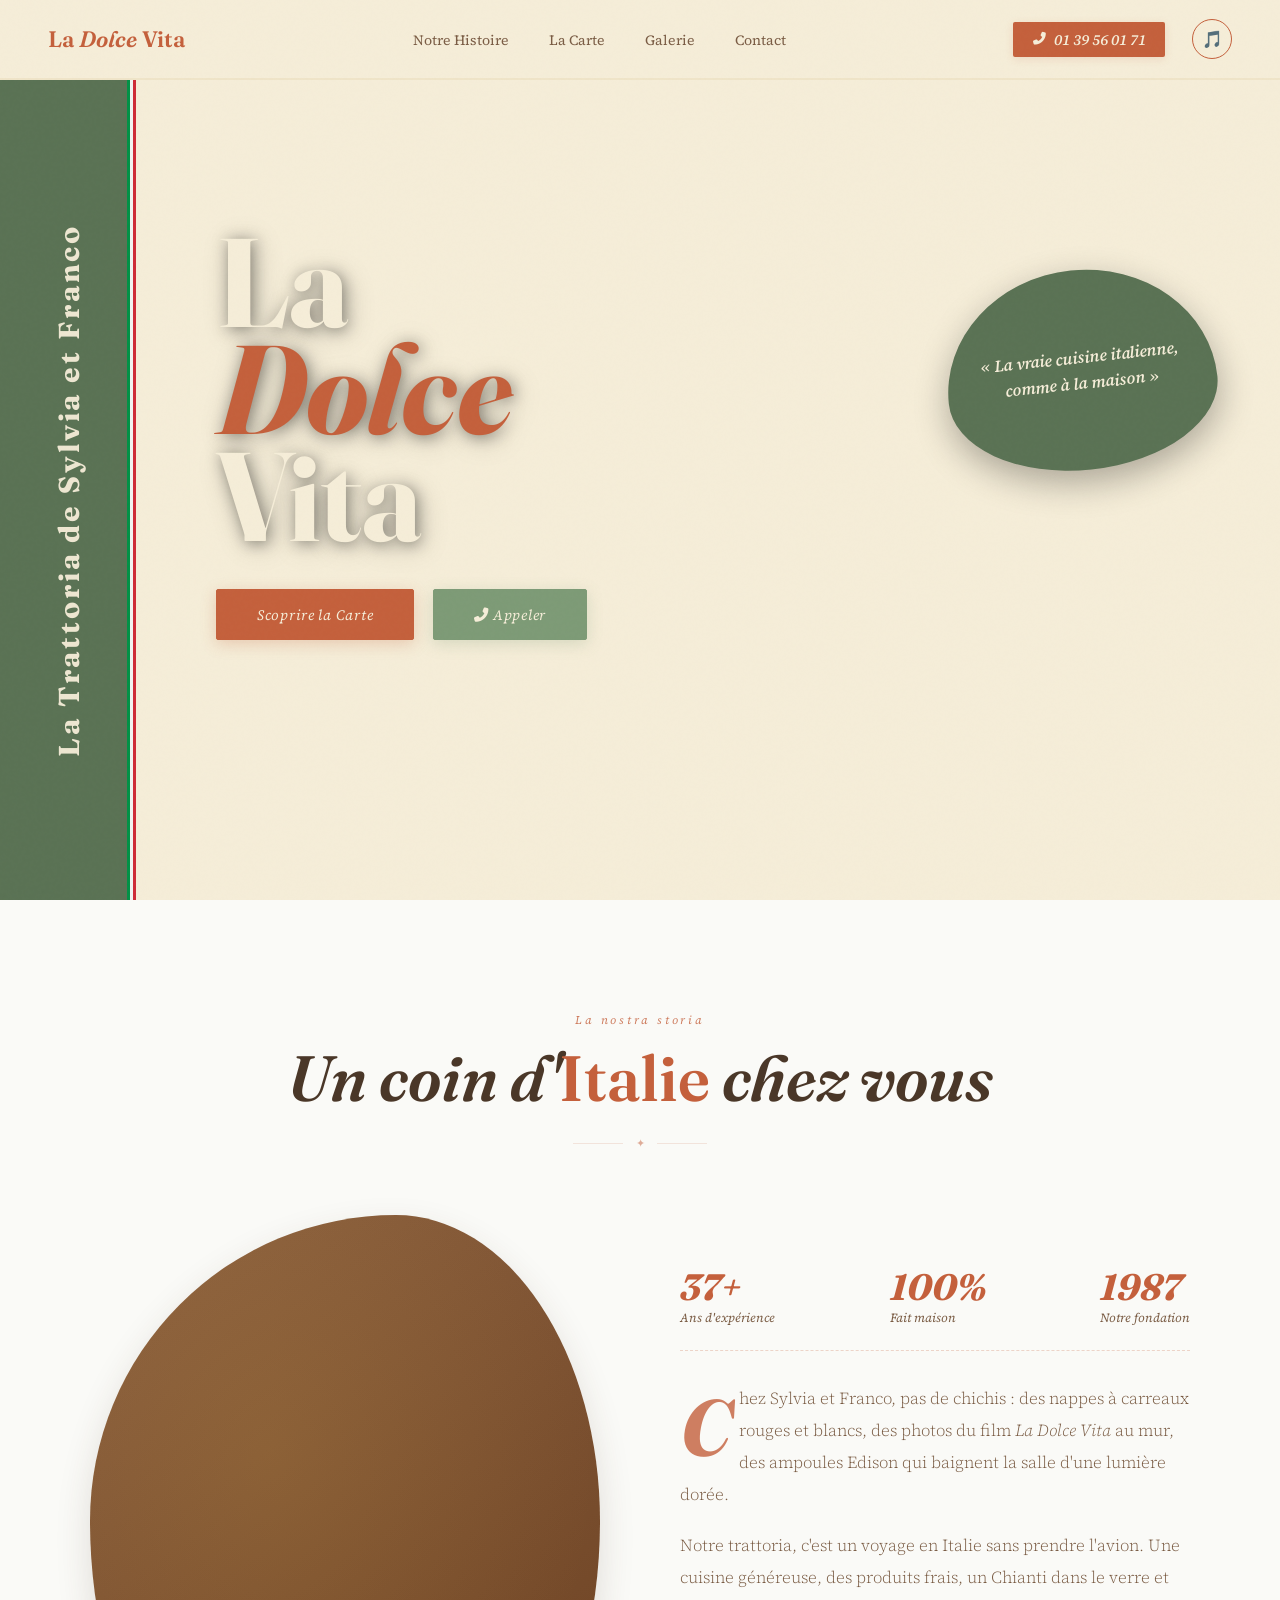
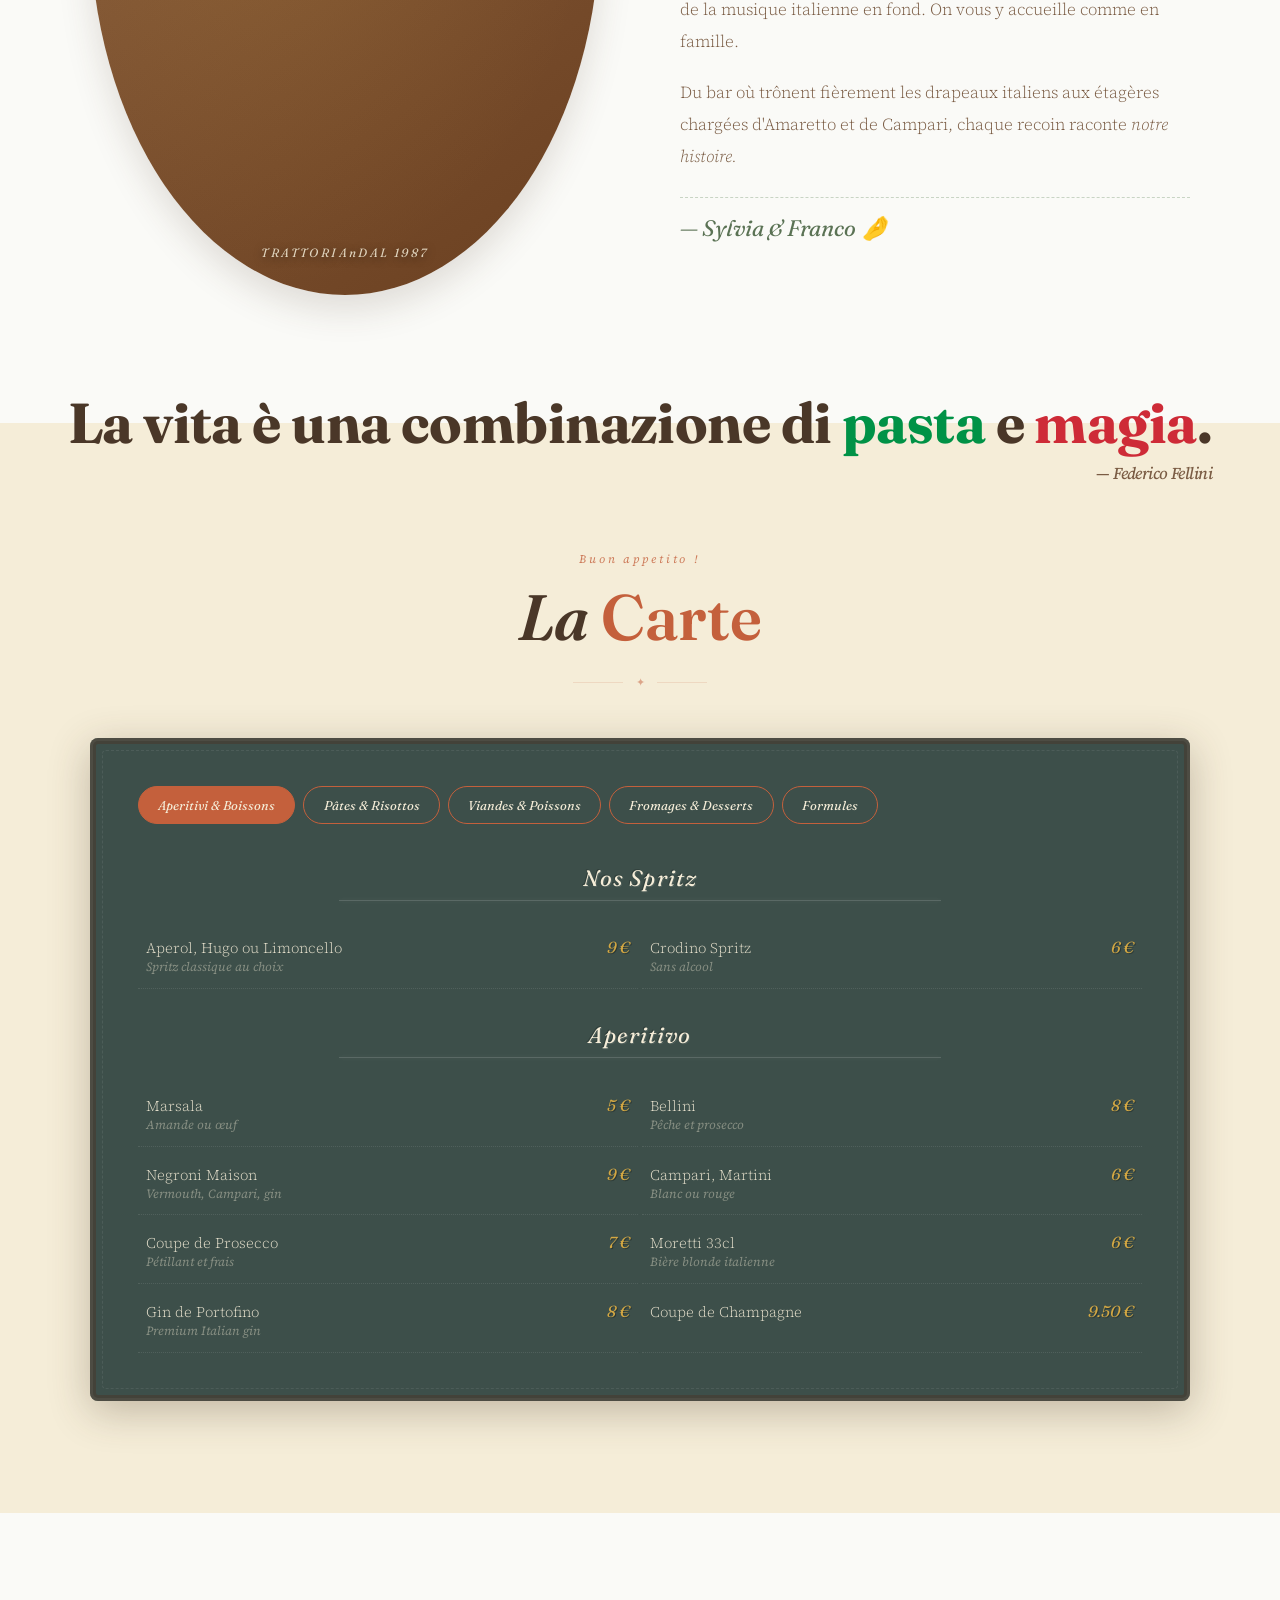
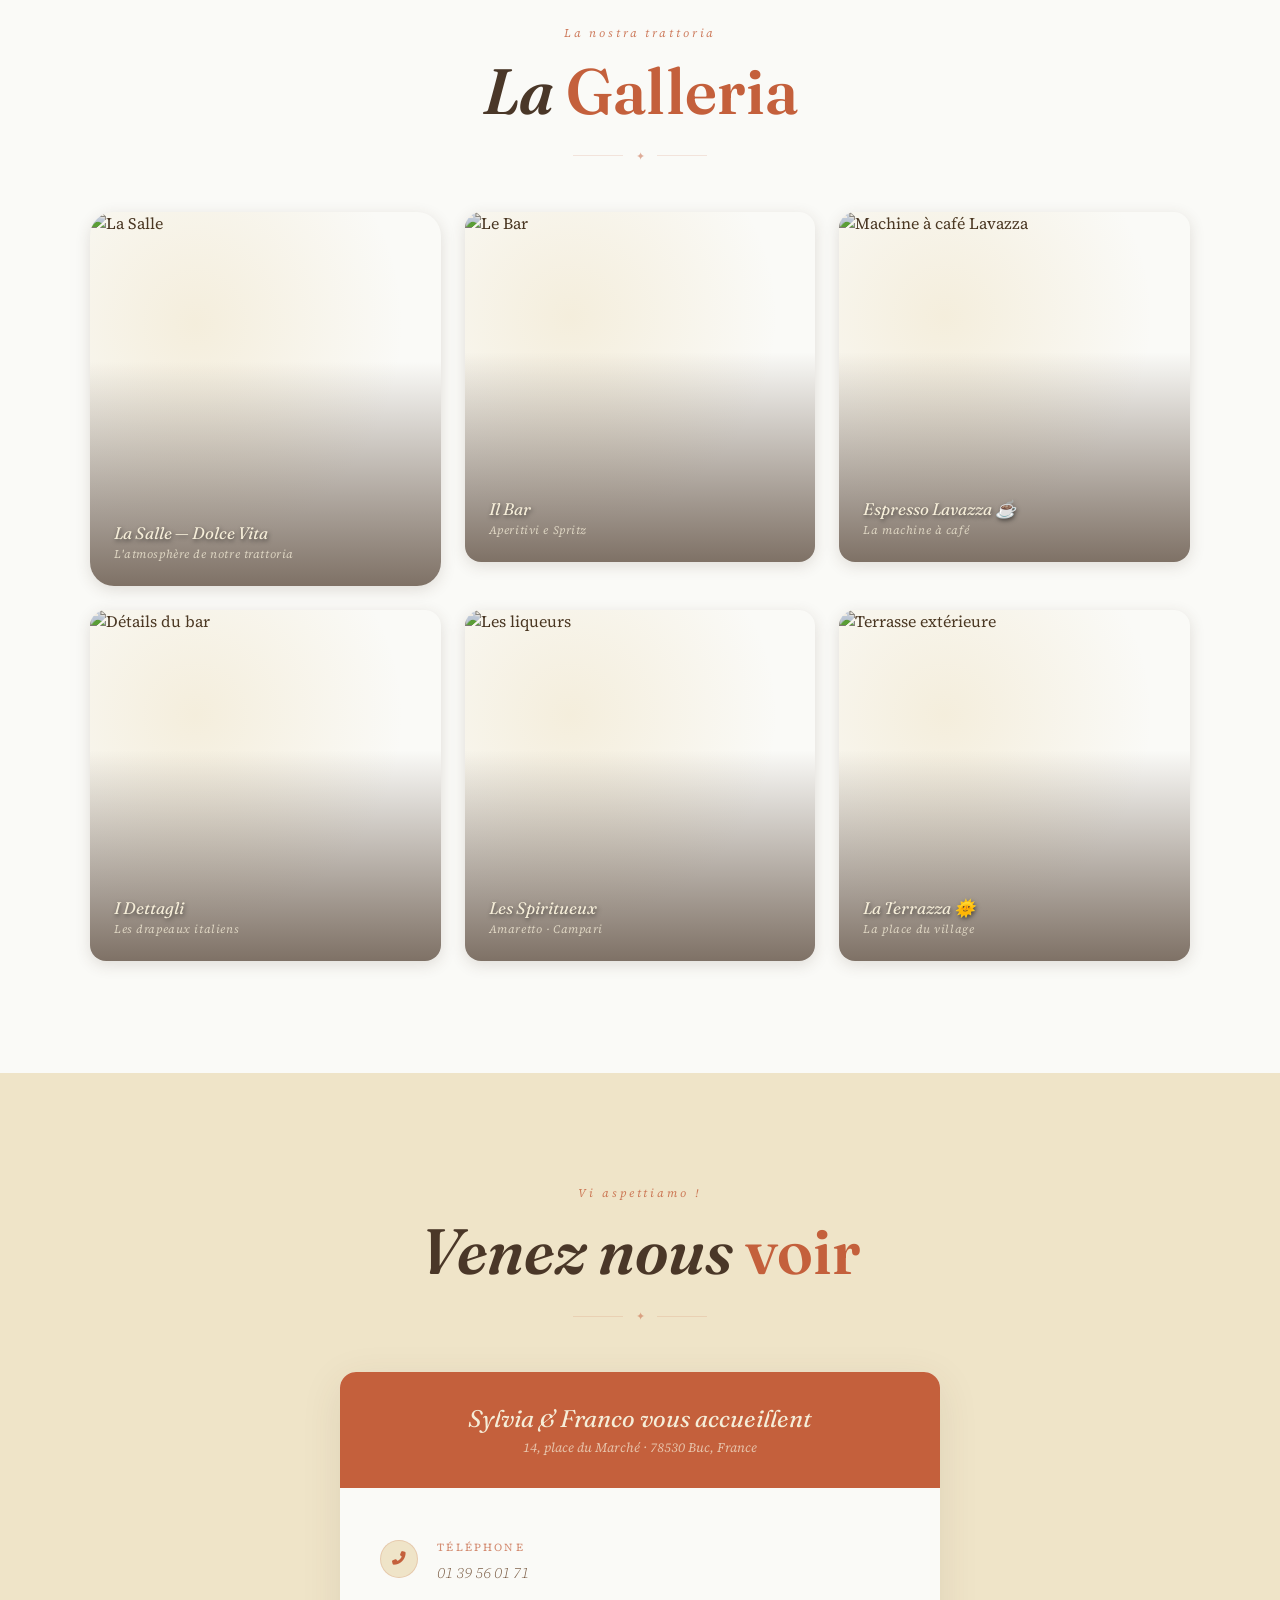
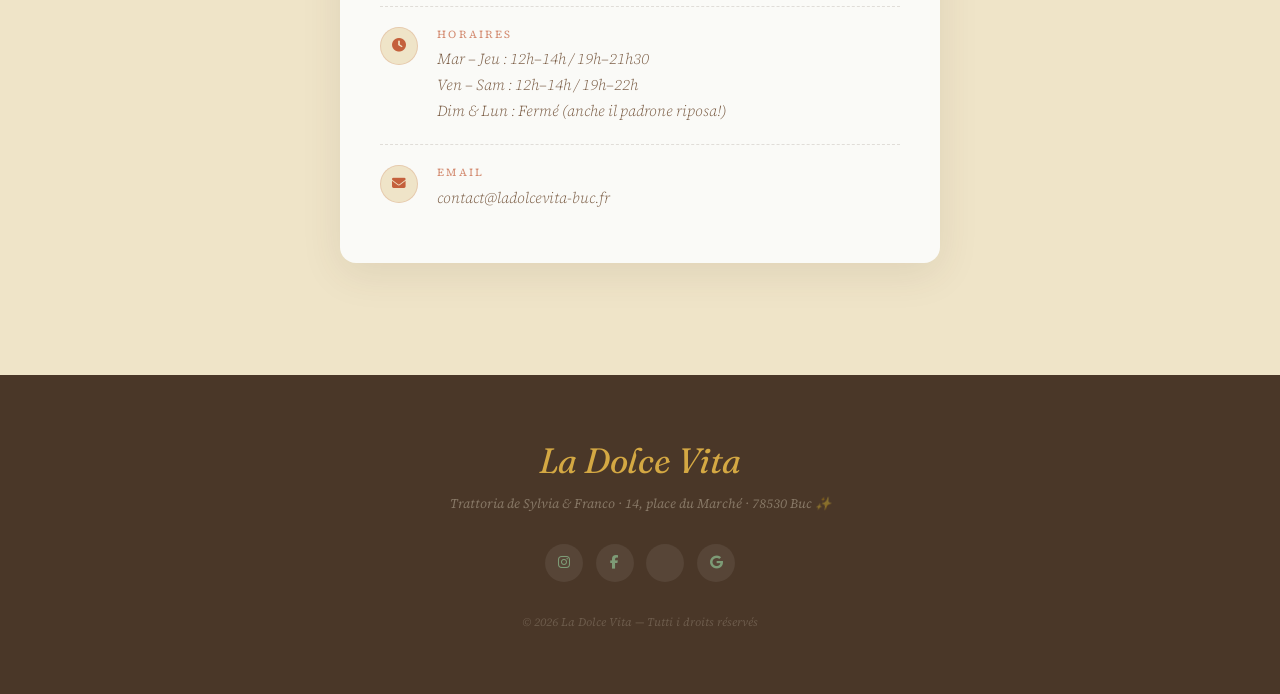
==== designs/design5-terra-toscana.html @ 4411678a "Increase section padding around floating quote on larger screens" ====
<!DOCTYPE html>
<html lang="fr">
<head>
<meta charset="UTF-8">
<meta name="viewport" content="width=device-width, initial-scale=1.0">
<title>La Dolce Vita — Terra Toscana</title>
<link rel="stylesheet" href="https://cdnjs.cloudflare.com/ajax/libs/font-awesome/6.5.1/css/all.min.css">
<style>
@import url('https://fonts.googleapis.com/css2?family=Fraunces:ital,opsz,wght@0,9..144,300;0,9..144,700;1,9..144,300;1,9..144,600&family=Source+Serif+4:ital,wght@0,300;0,400;1,300;1,400&display=swap');

*, *::before, *::after { margin: 0; padding: 0; box-sizing: border-box; }
:root {
  --header-height: 80px;
  --cream: #F5EDD8;
  --cream2: #EFE4C8;
  --terracotta: #C4603C;
  --terra-dark: #8B3E22;
  --terra-light: #E07A55;
  --sage: #7D9B76;
  --sage-dark: #5A7254;
  --brown: #4A3728;
  --brown-light: #7a5c44;
  --gold: #D4A843;
  --slate: #3D4F4A;
  --white: #FAFAF7;
}
html { scroll-behavior: smooth; }
body {
  font-family: 'Source Serif 4', Georgia, serif;
  background: var(--cream);
  color: var(--brown);
  overflow-x: hidden;
}

/* NOISE TEXTURE OVERLAY */
body::before {
  content: '';
  position: fixed; inset: 0; z-index: 1000; pointer-events: none;
  background-image: url("data:image/svg+xml,%3Csvg viewBox='0 0 256 256' xmlns='http://www.w3.org/2000/svg'%3E%3Cfilter id='n'%3E%3CfeTurbulence type='fractalNoise' baseFrequency='0.9' numOctaves='4' stitchTiles='stitch'/%3E%3C/filter%3E%3Crect width='100%25' height='100%25' filter='url(%23n)' opacity='0.03'/%3E%3C/svg%3E");
  opacity: 0.4;
}

/* NAV */
nav {
  position: fixed; top: 0; left: 0; right: 0; z-index: 100;
  display: flex; align-items: center; justify-content: space-between;
  padding: 1.2rem 3rem;
  background: var(--cream);
  border-bottom: 2px solid var(--cream2);
  transition: box-shadow 0.4s;
}

nav.scrolled { box-shadow: 0 4px 20px rgba(74,55,40,0.1); }
.nav-logo {
  font-family: 'Fraunces', serif;
  font-size: 1.4rem;
  font-style: normal;
  font-weight: 600;
  color: var(--terracotta);
  text-decoration: none;
}
.nav-logo-alt {
  font-style: italic;
}
.nav-links { display: flex; gap: 2.5rem; list-style: none; }
.nav-links a {
  text-decoration: none;
  font-family: 'Source Serif 4', serif;
  font-size: 0.88rem;
  font-weight: 400;
  color: var(--brown-light);
  position: relative;
  transition: color 0.3s;
}
.nav-links a::after {
  content: '';
  position: absolute; bottom: -3px; left: 0;
  width: 0; height: 1px;
  background: var(--terracotta);
  transition: width 0.4s;
}
.nav-links a:hover { color: var(--terracotta); }
.nav-links a:hover::after { width: 100%; }
.nav-burger { display: none; flex-direction: column; gap: 5px; cursor: pointer; border: none; background: none; padding: 4px; }
.nav-burger span { display: block; width: 22px; height: 1.5px; background: var(--brown); border-radius: 2px; }

/* Music toggle button in Toscana Style */
.navbar__music {
  width: 40px;
  height: 40px;
  border-radius: 50%;
  border: 1.5px solid var(--terracotta);
  background: transparent;
  cursor: pointer;
  display: flex;
  align-items: center;
  justify-content: center;
  transition: all 0.3s ease;
  flex-shrink: 0;
}
.navbar__music:hover {
  background: rgba(196,96,60,0.1);
  transform: scale(1.05);
}
.navbar__music.playing {
  background: var(--terracotta);
  border-color: var(--terracotta);
  box-shadow: 0 0 10px rgba(196,96,60,0.3);
}
.navbar__music.playing .navbar__music-disc {
  color: var(--cream);
  animation: spinDisc 2.5s linear infinite;
}
.navbar__music-disc {
  font-size: 1.05rem;
  color: var(--terracotta);
  display: inline-block;
  transition: transform 0.3s;
}
@keyframes spinDisc {
  from { transform: rotate(0deg); }
  to { transform: rotate(360deg); }
}

/* Phone number styling in header */
.nav-phone {
  font-family: 'Source Serif 4', Georgia, serif;
  font-size: 0.95rem;
  font-weight: 600;
  font-style: italic;
  background: var(--terracotta);
  color: var(--cream);
  text-decoration: none;
  display: inline-flex;
  align-items: center;
  gap: 0.5rem;
  padding: 0.45rem 1.2rem;
  border-radius: 2px;
  transition: all 0.3s ease;
  margin-right: 0.5rem;
  box-shadow: 0 2px 8px rgba(196,96,60,0.15);
}
.nav-phone:hover {
  background: var(--terra-dark);
  color: var(--cream);
  transform: translateY(-1px);
  box-shadow: 0 4px 12px rgba(196,96,60,0.25);
}
.nav-phone i {
  font-size: 0.8rem;
}

/* HERO */
.hero {
  min-height: 100vh;
  position: relative;
  display: flex; flex-direction: column;
  align-items: flex-start;
  justify-content: center;
  text-align: left;
  overflow: hidden;
  padding-top: 80px;
  padding-left: clamp(7rem, 17vw, 13.5rem);
  padding-right: 2rem;
}
.hero-left-band {
  position: absolute;
  left: 0;
  top: 0;
  bottom: 0;
  width: clamp(5rem, 12vw, 8.5rem);
  background: var(--sage-dark);
  z-index: 4;
}
.hero-left-band::after {
  content: '';
  position: absolute;
  top: 0;
  bottom: 0;
  right: 0;
  width: 9px;
  background: linear-gradient(90deg, 
    #009246 0%, #009246 33.33%,
    #F1F2F1 33.33%, #F1F2F1 66.66%,
    #CE2B37 66.66%, #CE2B37 100%
  );
}
.hero-vertical-text {
  position: absolute;
  left: calc(clamp(5rem, 12vw, 8.5rem) / 2);
  top: calc(var(--header-height) + 0.5rem);
  height: calc(100vh - var(--header-height) - 1rem);
  display: flex;
  align-items: center;
  justify-content: center;
  writing-mode: vertical-rl;
  transform: translateX(-50%) rotate(180deg);
  white-space: nowrap;
  font-family: 'Fraunces', serif;
  font-size: clamp(1.1rem, 3.2vh, 2.5rem);
  font-style: normal;
  font-weight: 700;
  color: var(--cream);
  letter-spacing: 0.1em;
  z-index: 5;
  pointer-events: none;
  opacity: 0.95;
}
.hero-video-bg {
  position: absolute; inset: 0;
  z-index: 0;
}
.hero-video-bg video {
  width: 100%; height: 100%; object-fit: cover;
}
.hero-overlay {
  display: none;
}
.hero-content {
  position: relative;
  z-index: 3;
  padding: 2rem 0;
  max-width: 650px;
  width: 100%;
}
.hero-foreground {
  display: flex;
  flex-direction: column;
  align-items: flex-start;
  gap: 2rem;
}
.hero-badge {
  display: inline-flex; align-items: center; gap: 0.5rem;
  background: var(--terracotta);
  color: var(--cream);
  font-family: 'Source Serif 4', serif;
  font-size: 0.72rem;
  font-style: italic;
  letter-spacing: 0.1em;
  padding: 0.4rem 1.2rem;
  border-radius: 2px;
  margin-bottom: 0;
  box-shadow: 0 4px 10px rgba(0,0,0,0.3);
}
.hero-title {
  font-family: 'Fraunces', serif;
  font-size: clamp(5rem, 14vh, 9rem);
  font-style: normal;
  font-weight: 700;
  color: var(--cream);
  line-height: 0.85;
  margin-bottom: 0.5rem;
  text-shadow: 2px 2px 15px rgba(0, 0, 0, 0.4), 4px 4px 30px rgba(0, 0, 0, 0.2);
}
.hero-title-alt {
  font-style: italic;
  color: var(--terracotta);
}
.hero-phrase-wrapper {
  position: absolute;
  right: clamp(1.5rem, 5vw, 4rem);
  top: 30%; /* Shifted higher up, not centered vertically */
  z-index: 5;
}
.hero-phrase-card {
  background: var(--sage-dark); /* Solid green background from Toscana theme */
  padding: 2.2rem;
  width: 270px;
  height: 200px;
  display: flex;
  align-items: center;
  justify-content: center;
  border-radius: 50% 50% 50% 50% / 60% 60% 40% 40%; /* Organic ovoid shape */
  box-shadow: 0 12px 35px rgba(0, 0, 0, 0.3);
  transform: rotate(-6deg); /* Tilted/Crooked */
  transition: transform 0.3s ease;
}
.hero-phrase-card:hover {
  transform: rotate(-3deg) scale(1.02);
}
.hero-phrase-card .hero-sub {
  font-family: 'Source Serif 4', Georgia, serif;
  font-style: italic;
  font-weight: 600;
  font-size: 1.02rem;
  color: var(--cream); /* Cream text for high contrast on green background */
  margin-bottom: 0;
  text-align: center;
  text-shadow: none;
  line-height: 1.6;
}
.hero-cta {
  display: inline-block;
  padding: 0.9rem 2.5rem;
  border: 1.5px solid var(--terracotta);
  background: var(--terracotta);
  color: var(--cream);
  text-decoration: none;
  font-family: 'Source Serif 4', serif;
  font-size: 0.9rem;
  font-style: italic;
  letter-spacing: 0.05em;
  border-radius: 2px;
  position: relative;
  overflow: hidden;
  transition: all 0.3s ease;
  box-shadow: 0 4px 15px rgba(196, 96, 60, 0.25);
}
.hero-cta:hover {
  background: var(--terra-dark);
  border-color: var(--terra-dark);
  color: var(--cream);
  transform: translateY(-1px);
  box-shadow: 0 8px 25px rgba(196, 96, 60, 0.45);
}
.hero-cta span { position: relative; z-index: 1; }

.hero-buttons {
  display: flex;
  gap: 1.2rem;
  flex-wrap: wrap;
  align-items: center;
}
.hero-cta--secondary {
  border-color: var(--sage);
  background: var(--sage);
  color: var(--cream);
  box-shadow: 0 4px 15px rgba(125, 155, 118, 0.25);
}
.hero-cta--secondary:hover {
  background: var(--sage-dark);
  border-color: var(--sage-dark);
  color: var(--cream);
  transform: translateY(-1px);
  box-shadow: 0 8px 25px rgba(90, 114, 84, 0.45);
}

/* SECTION COMMON */
section { padding: 7rem 2rem; }
.container { max-width: 1100px; margin: 0 auto; }
.section-label {
  font-family: 'Source Serif 4', serif;
  font-size: 0.72rem;
  font-style: italic;
  letter-spacing: 0.25em;
  color: var(--terracotta);
  text-align: center;
  margin-bottom: 1rem;
  opacity: 0.8;
}
.section-title {
  font-family: 'Fraunces', serif;
  font-size: clamp(2.5rem, 5vw, 4rem);
  font-style: italic;
  font-weight: 600;
  color: var(--brown);
  text-align: center;
  line-height: 1.05;
  margin-bottom: 0.75rem;
}
.section-title em { color: var(--terracotta); font-style: normal; }
.rustic-divider {
  display: flex; align-items: center; justify-content: center; gap: 0.8rem;
  margin: 1.5rem auto;
  color: var(--terracotta); opacity: 0.5;
}
.rustic-divider::before, .rustic-divider::after {
  content: '';
  width: 50px; height: 1px;
  background: var(--terracotta);
  opacity: 0.3;
}
.rustic-divider span { font-size: 0.7rem; }

/* ABOUT */
.about {
  background: var(--white);
  padding-bottom: clamp(7rem, 10vw, 10.5rem);
}
.about-grid {
  display: grid;
  grid-template-columns: 1fr 1fr;
  gap: 5rem;
  align-items: center;
  margin-top: 4rem;
}
.about-visual {
  position: relative;
  aspect-ratio: 3/4;
  background: linear-gradient(145deg, #8B6040, #6B4020);
  border-radius: 60% 40% 50% 50% / 45% 45% 55% 55%;
  overflow: hidden;
  box-shadow: 0 15px 35px rgba(74,55,40,0.15);
}
.about-visual img {
  width: 100%; height: 100%; object-fit: cover;
  filter: sepia(0.12) contrast(1.04) brightness(0.95);
  transition: transform 0.6s ease;
}
.about-visual:hover img {
  transform: scale(1.04);
}
.about-visual::before {
  content: '';
  position: absolute; inset: 0;
  background: radial-gradient(ellipse at 35% 35%, rgba(212,168,67,0.15), transparent 70%);
  pointer-events: none; z-index: 1;
}
.about-visual::after {
  content: 'TRATTORIA\nDAL 1987';
  position: absolute; bottom: 2rem; left: 50%; transform: translateX(-50%);
  font-family: 'Fraunces', serif;
  font-size: 0.75rem;
  font-style: italic;
  color: rgba(245,237,216,0.85);
  text-align: center;
  letter-spacing: 0.2em;
  white-space: pre;
  line-height: 1.8;
  text-shadow: 0 2px 8px rgba(0,0,0,0.5);
  z-index: 2;
}
.about-drop-cap {
  font-family: 'Fraunces', serif;
  font-size: 5rem;
  font-style: italic;
  font-weight: 700;
  color: var(--terracotta);
  float: left;
  line-height: 0.8;
  margin: 0.15em 0.1em 0 0;
  opacity: 0.8;
}
.about-text { font-size: 1.05rem; line-height: 1.9; color: var(--brown-light); font-weight: 300; }
.about-text p { margin-bottom: 1.2rem; clear: none; }
.about-text p:first-child::first-letter { font-size: 0; }
.about-sig {
  display: block;
  margin-top: 1.5rem;
  font-family: 'Fraunces', serif;
  font-size: 1.4rem;
  font-style: italic;
  color: var(--sage-dark);
  border-top: 1px dashed rgba(125,155,118,0.4);
  padding-top: 1rem;
}

/* ABOUT STATS */
.about-stats-grid {
  display: flex;
  justify-content: space-between;
  gap: 1.5rem;
  margin-bottom: 2rem;
  border-bottom: 1px dashed rgba(196, 96, 60, 0.25);
  padding-bottom: 1.5rem;
}
.about-stat-item {
  display: flex;
  flex-direction: column;
  align-items: flex-start;
}
.about-stat-num {
  font-family: 'Fraunces', serif;
  font-size: 2.3rem;
  font-style: italic;
  font-weight: 700;
  color: var(--terracotta);
  line-height: 1;
}
.about-stat-label {
  font-family: 'Source Serif 4', serif;
  font-size: 0.78rem;
  color: var(--brown-light);
  font-style: italic;
  margin-top: 0.25rem;
}

/* FLOATING QUOTE */
.floating-quote-wrapper {
  position: relative;
  z-index: 10;
  width: 100%;
  height: 0;
  display: flex;
  justify-content: center;
  align-items: center;
}
.floating-quote-container {
  position: absolute;
  top: 0;
  left: 50%;
  transform: translate(-50%, -50%);
  width: 95%;
  max-width: 1350px;
  display: flex;
  justify-content: center;
  pointer-events: none;
}
.floating-quote-text {
  position: relative;
  font-family: 'Fraunces', serif;
  font-size: clamp(1.8rem, 4.4vw, 5.2rem);
  font-style: normal;
  font-weight: 700;
  color: var(--brown);
  margin: 0;
  line-height: 1.1;
  text-align: center;
  white-space: nowrap;
  letter-spacing: -0.01em;
}
.quote-pasta {
  color: #009246; /* Italian flag green */
  font-weight: 700;
}
.quote-magia {
  color: #CE2B37; /* Italian flag red */
  font-weight: 700;
}
.quote-author {
  position: absolute;
  right: 0;
  bottom: -1.8rem;
  font-family: 'Source Serif 4', serif;
  font-size: clamp(0.75rem, 1.3vw, 1.1rem);
  font-style: italic;
  font-weight: 500;
  color: var(--brown-light);
  white-space: nowrap;
}

@media (max-width: 900px) {
  .floating-quote-text {
    white-space: normal;
    font-size: clamp(1.5rem, 4vw, 2.2rem);
    display: block;
    width: 90%;
    margin: 0 auto;
  }
  .quote-author {
    position: static;
    display: block;
    text-align: right;
    margin-top: 0.5rem;
  }
}


/* MENU - CHALKBOARD */
.menu-section {
  background: var(--cream);
  padding-top: clamp(7rem, 10vw, 10.5rem);
}
.chalk-board {
  background: var(--slate);
  border-radius: 8px;
  padding: 3rem;
  margin-top: 3rem;
  position: relative;
  box-shadow:
    inset 0 0 0 3px rgba(255,255,255,0.05),
    inset 0 0 0 6px rgba(74,55,40,0.5),
    0 10px 40px rgba(74,55,40,0.3);
}
/* Frame */
.chalk-board::before {
  content: '';
  position: absolute; inset: 12px;
  border: 1px dashed rgba(255,255,255,0.08);
  border-radius: 4px;
  pointer-events: none;
}
.chalk-tabs {
  display: flex; flex-wrap: wrap; gap: 0.5rem;
  margin-bottom: 2.5rem;
  position: relative; z-index: 5;
}
.tab-btn {
  background: transparent;
  border: 1.5px solid var(--terracotta);
  color: var(--cream);
  font-family: 'Fraunces', serif;
  font-size: 0.8rem;
  font-style: italic;
  padding: 0.6rem 1.2rem;
  border-radius: 30px;
  cursor: pointer;
  transition: all 0.3s;
}
.tab-btn:hover, .tab-btn.active { background: var(--terracotta); color: var(--cream); }
.menu-panel { display: none; }
.menu-panel.active { display: block; }
.chalk-heading {
  font-family: 'Fraunces', serif;
  font-size: 1.4rem;
  font-style: italic;
  color: var(--cream);
  text-align: center;
  margin: 2rem 0 1.5rem;
  /* chalk texture simulation */
  text-shadow: 1px 1px 0 rgba(255,255,255,0.1), -1px -1px 0 rgba(0,0,0,0.2);
  letter-spacing: 0.05em;
  position: relative;
}
.chalk-heading::after {
  content: '';
  display: block;
  width: 60%; margin: 0.5rem auto 0;
  height: 1px;
  background: rgba(255,255,255,0.15);
  box-shadow: 0 0 4px rgba(255,255,255,0.1);
}
.chalk-items { display: grid; grid-template-columns: 1fr 1fr; gap: 0.25rem; }
.chalk-item {
  display: flex; justify-content: space-between; align-items: baseline; gap: 0.5rem;
  padding: 0.8rem 0.5rem;
  border-bottom: 1px dotted rgba(255,255,255,0.1);
}
.chalk-item:hover { background: rgba(255,255,255,0.03); }
.chalk-name {
  color: rgba(245,237,216,0.9);
  font-family: 'Source Serif 4', serif;
  font-size: 0.92rem;
  font-weight: 300;
}
.chalk-desc { color: rgba(245,237,216,0.4); font-size: 0.78rem; font-style: italic; }
.chalk-price {
  font-family: 'Fraunces', serif;
  font-size: 1rem;
  font-style: italic;
  color: var(--gold);
  white-space: nowrap;
  flex-shrink: 0;
  text-shadow: 1px 1px 0 rgba(0,0,0,0.3);
}

/* GALLERY */
.gallery-section { background: var(--white); }
.gallery-organic {
  display: grid;
  grid-template-columns: repeat(3, 1fr);
  grid-template-rows: auto;
  gap: 1.5rem;
  margin-top: 3rem;
}
.g-card {
  border-radius: 16px;
  overflow: hidden;
  position: relative;
  cursor: pointer;
  aspect-ratio: 1;
  transition: transform 0.4s ease, box-shadow 0.4s ease;
  box-shadow: 0 4px 15px rgba(74,55,40,0.15);
}
.g-card:hover {
  transform: translateY(-6px);
  box-shadow: 0 15px 40px rgba(74,55,40,0.25);
}
.g-card:nth-child(1) { aspect-ratio: auto; grid-row: span 2; border-radius: 24px; }
.g-card:nth-child(4) { aspect-ratio: auto; grid-column: span 2; border-radius: 20px; }
.g-bg { position: absolute; inset: 0; z-index: 0; }
.g-img {
  width: 100%; height: 100%; object-fit: cover;
  filter: brightness(0.9) contrast(1.05) sepia(0.08);
  transition: transform 0.6s cubic-bezier(0.25, 0.46, 0.45, 0.94);
}
.g-card:hover .g-img {
  transform: scale(1.05);
  filter: brightness(1) contrast(1.05) sepia(0);
}
/* Warm gradient overlay */
.g-bg::after {
  content: '';
  position: absolute; inset: 0;
  background: radial-gradient(ellipse at 30% 30%, rgba(212,168,67,0.15), transparent 60%);
  z-index: 1; pointer-events: none;
}
.g-info {
  position: absolute; inset: 0;
  display: flex; flex-direction: column; justify-content: flex-end;
  padding: 1.5rem;
  background: linear-gradient(to top, rgba(74,55,40,0.7) 0%, transparent 60%);
  z-index: 2;
}
.g-title {
  font-family: 'Fraunces', serif;
  font-size: 1.05rem; font-style: italic;
  color: var(--cream);
  text-shadow: 1px 2px 4px rgba(0,0,0,0.5);
}
.g-sub {
  font-size: 0.72rem; color: rgba(245,237,216,0.75);
  margin-top: 0.2rem; font-style: italic; letter-spacing: 0.05em;
}

/* LIGHTBOX */
.lightbox {
  position: fixed; inset: 0; z-index: 10000;
  background: rgba(74, 55, 40, 0.95);
  backdrop-filter: blur(10px);
  display: flex; align-items: center; justify-content: center;
  opacity: 0; pointer-events: none;
  transition: opacity 0.4s ease;
}
.lightbox.active {
  opacity: 1; pointer-events: auto;
}
.lightbox__close {
  position: absolute; top: 2rem; right: 2rem;
  background: transparent; border: none;
  color: var(--cream); font-size: 2rem;
  cursor: pointer; transition: color 0.3s;
}
.lightbox__close:hover {
  color: var(--terracotta);
}
.lightbox img {
  max-width: 90%; max-height: 80vh;
  object-fit: contain; border-radius: 8px;
  box-shadow: 0 10px 40px rgba(0,0,0,0.5);
  border: 4px solid var(--cream);
  transform: scale(0.95);
  transition: transform 0.4s ease;
}
.lightbox.active img {
  transform: scale(1);
}

/* CONTACT */
.contact-section { background: var(--cream2); }
.contact-card-wrap {
  max-width: 600px; margin: 3rem auto 0;
  background: var(--white);
  border-radius: 16px;
  overflow: hidden;
  box-shadow: 0 10px 40px rgba(74,55,40,0.1);
}
.contact-card-header {
  background: var(--terracotta);
  padding: 2rem 2.5rem;
  text-align: center;
}
.contact-card-header-title {
  font-family: 'Fraunces', serif;
  font-size: 1.5rem; font-style: italic;
  color: var(--cream);
}
.contact-card-header-sub { font-size: 0.82rem; color: rgba(245,237,216,0.7); font-style: italic; margin-top: 0.3rem; }
.contact-items-wrap { padding: 2rem 2.5rem; }
.contact-item {
  display: flex; gap: 1.2rem; align-items: start;
  padding: 1.25rem 0;
  border-bottom: 1px dashed rgba(74,55,40,0.15);
}
.contact-item:last-child { border-bottom: none; }
.c-icon {
  width: 38px; height: 38px;
  background: var(--cream2);
  border: 1px solid rgba(196,96,60,0.2);
  border-radius: 50%;
  display: flex; align-items: center; justify-content: center;
  color: var(--terracotta); font-size: 0.85rem;
  flex-shrink: 0;
}
.c-label { font-size: 0.68rem; letter-spacing: 0.2em; text-transform: uppercase; color: var(--terracotta); opacity: 0.7; margin-bottom: 0.3rem; font-family: 'Source Serif 4', serif; }
.c-value { color: var(--brown-light); font-size: 0.95rem; line-height: 1.7; font-weight: 300; font-style: italic; }
.c-value a { color: inherit; text-decoration: none; }
.c-value a:hover { color: var(--terracotta); }

/* FOOTER */
footer {
  background: var(--brown);
  padding: 4rem 2rem;
  text-align: center;
}
.footer-logo {
  font-family: 'Fraunces', serif;
  font-size: 2.2rem;
  font-style: italic;
  color: var(--gold);
  margin-bottom: 0.75rem;
}
.footer-tag { font-size: 0.82rem; color: rgba(245,237,216,0.35); font-style: italic; margin-bottom: 2rem; }
.footer-socials { display: flex; justify-content: center; gap: 0.8rem; margin-bottom: 2rem; }
.footer-socials a {
  width: 38px; height: 38px;
  border-radius: 50%;
  background: rgba(255,255,255,0.07);
  color: var(--sage);
  display: flex; align-items: center; justify-content: center;
  font-size: 0.85rem; text-decoration: none;
  transition: background 0.3s, color 0.3s;
}
.footer-socials a:hover { background: var(--terracotta); color: var(--cream); }
.footer-copy { font-size: 0.72rem; color: rgba(245,237,216,0.2); font-style: italic; }

/* REVEAL animations removed */

@media (max-width: 800px) {
  :root {
    --header-height: 70px;
  }
  nav { padding: 1rem 1.5rem; }
  .nav-links { display: none; }
  .nav-phone {
    font-size: 0.85rem;
    padding: 0.4rem 0.8rem;
    margin-right: 0.2rem;
  }
  .hero-title {
    font-size: clamp(4rem, 12vh, 7.5rem);
  }
  .hero-phrase-wrapper {
    right: 1.5rem;
    top: 30%;
  }
}
@media (max-width: 480px) {
  .nav-phone span {
    display: none;
  }
  .nav-phone {
    font-size: 1rem;
    padding: 0;
    border: none;
    border-radius: 50%;
    width: 38px;
    height: 38px;
    justify-content: center;
    margin-right: 0;
  }
  .hero {
    padding-left: 6.5rem;
  }
  .hero-left-band {
    width: 4.5rem;
  }
  .hero-vertical-text {
    left: 2.25rem;
    font-size: 1.15rem;
    top: calc(var(--header-height) + 0.25rem);
    height: calc(100vh - var(--header-height) - 0.5rem);
  }
  .hero-title {
    font-size: clamp(3rem, 10vh, 5rem);
  }
  .hero-phrase-wrapper {
    position: static;
    transform: none;
    margin: 2rem auto 0;
  }
  .hero-phrase-card {
    margin: 0 auto;
    transform: rotate(-2deg);
  }
  .nav-links.open { display: flex; flex-direction: column; position: fixed; inset: 0; top: 68px; background: var(--cream); padding: 2.5rem 2rem; gap: 1.8rem; z-index: 99; border-top: 1px solid var(--cream2); }
  .nav-links.open a { font-size: 1.2rem; }
  .nav-burger { display: flex; }
  .about-grid { grid-template-columns: 1fr; gap: 2.5rem; }
  .about-visual { aspect-ratio: 4/3; border-radius: 24px; }
  .chalk-items { grid-template-columns: 1fr; }
  .gallery-organic { grid-template-columns: 1fr 1fr; }
  .g-card:nth-child(1) { grid-column: span 2; grid-row: span 1; }
  .g-card:nth-child(4) { grid-column: span 1; }
  .about-stats-grid {
    gap: 1rem;
    margin-bottom: 1.5rem;
    padding-bottom: 1rem;
  }
  .about-stat-num {
    font-size: 1.8rem;
  }
  .about-stat-label {
    font-size: 0.72rem;
  }
  .chalk-board { padding: 2rem 1.5rem; }
}
</style>
</head>
<body>

<nav id="navbar">
  <a href="#" class="nav-logo">La <span class="nav-logo-alt">Dolce</span> Vita</a>
  <ul class="nav-links" id="navLinks">
    <li><a href="#storia">Notre Histoire</a></li>
    <li><a href="#carta">La Carte</a></li>
    <li><a href="#galleria">Galerie</a></li>
    <li><a href="#contatto">Contact</a></li>
  </ul>
  <div style="display: flex; align-items: center; gap: 1.2rem;">
    <a href="tel:0139560171" class="nav-phone" title="Appeler La Dolce Vita">
      <i class="fas fa-phone-alt"></i> <span>01 39 56 01 71</span>
    </a>
    <button class="navbar__music" id="musicToggle" aria-label="Jouer la musique">
      <span class="navbar__music-disc">🎵</span>
    </button>
    <button class="nav-burger" id="burger" aria-label="Menu">
      <span></span><span></span><span></span>
    </button>
  </div>
</nav>

<section class="hero" id="hero">
  <div class="hero-video-bg">
    <video autoplay muted loop playsinline poster="assets/images/image_1.jpeg">
      <source src="assets/videos/dolcevita.mp4" type="video/mp4">
    </video>
  </div>
  <div class="hero-overlay"></div>
  <div class="hero-left-band"></div>
  <div class="hero-vertical-text">La Trattoria de Sylvia et Franco</div>
  <div class="hero-content">
    <!-- Foreground elements that sit in normal flow -->
    <div class="hero-foreground">
      <h1 class="hero-title">La<br><span class="hero-title-alt">Dolce</span><br>Vita</h1>
      <div class="hero-buttons">
        <a href="#carta" class="hero-cta"><span>Scoprire la Carte</span></a>
        <a href="tel:0139560171" class="hero-cta hero-cta--secondary"><i class="fas fa-phone-alt"></i> <span>Appeler</span></a>
      </div>
    </div>
  </div>
  
  <!-- Repositioned Tagline on the Right (directly inside .hero section for absolute alignment to viewport right) -->
  <div class="hero-phrase-wrapper">
    <div class="hero-phrase-card">
      <p class="hero-sub">« La vraie cuisine italienne, comme à la maison »</p>
    </div>
  </div>
</section>

<section class="about" id="storia">
  <div class="container">
    <p class="section-label">La nostra storia</p>
    <h2 class="section-title">Un coin d'<em>Italie</em> chez vous</h2>
    <div class="rustic-divider"><span>✦</span></div>
    <div class="about-grid">
      <div class="about-visual">
        <img src="assets/images/image_4.jpeg" alt="Franco derrière son bar">
      </div>
      <div>
        <div class="about-stats-grid">
          <div class="about-stat-item"><div class="about-stat-num">37+</div><div class="about-stat-label">Ans d'expérience</div></div>
          <div class="about-stat-item"><div class="about-stat-num">100%</div><div class="about-stat-label">Fait maison</div></div>
          <div class="about-stat-item"><div class="about-stat-num">1987</div><div class="about-stat-label">Notre fondation</div></div>
        </div>
        <div class="about-text">
          <span class="about-drop-cap">C</span>
          <p>hez Sylvia et Franco, pas de chichis : des nappes à carreaux rouges et blancs, des photos du film <em>La Dolce Vita</em> au mur, des ampoules Edison qui baignent la salle d'une lumière dorée.</p>
          <p>Notre trattoria, c'est un voyage en Italie sans prendre l'avion. Une cuisine généreuse, des produits frais, un Chianti dans le verre et de la musique italienne en fond. On vous y accueille comme en famille.</p>
          <p>Du bar où trônent fièrement les drapeaux italiens aux étagères chargées d'Amaretto et de Campari, chaque recoin raconte <em>notre histoire.</em></p>
        </div>
        <span class="about-sig">— Sylvia &amp; Franco 🤌</span>
      </div>
    </div>
  </div>
</section>

<!-- Stats moved to About section -->

<!-- Floating Quote overlapping About and Menu sections -->
<div class="floating-quote-wrapper">
  <div class="floating-quote-container">
    <div class="floating-quote-text">
      La vita è una combinazione di <span class="quote-pasta">pasta</span> e <span class="quote-magia">magia</span>.
      <span class="quote-author">— Federico Fellini</span>
    </div>
  </div>
</div>

<section class="menu-section" id="carta">
  <div class="container">
    <p class="section-label">Buon appetito !</p>
    <h2 class="section-title">La <em>Carte</em></h2>
    <div class="rustic-divider"><span>✦</span></div>
    <div class="chalk-board">
      <div class="chalk-tabs">
        <button class="tab-btn active" data-tab="aperitivi">Aperitivi &amp; Boissons</button>
        <button class="tab-btn" data-tab="primi">Pâtes &amp; Risottos</button>
        <button class="tab-btn" data-tab="secondi">Viandes &amp; Poissons</button>
        <button class="tab-btn" data-tab="dolci">Fromages &amp; Desserts</button>
        <button class="tab-btn" data-tab="formules">Formules</button>
      </div>

      <div class="menu-panel active" id="tab-aperitivi">
        <div class="chalk-heading">Nos Spritz</div>
        <div class="chalk-items">
          <div class="chalk-item"><div><div class="chalk-name">Aperol, Hugo ou Limoncello</div><div class="chalk-desc">Spritz classique au choix</div></div><span class="chalk-price">9 €</span></div>
          <div class="chalk-item"><div><div class="chalk-name">Crodino Spritz</div><div class="chalk-desc">Sans alcool</div></div><span class="chalk-price">6 €</span></div>
        </div>
        <div class="chalk-heading">Aperitivo</div>
        <div class="chalk-items">
          <div class="chalk-item"><div><div class="chalk-name">Marsala</div><div class="chalk-desc">Amande ou œuf</div></div><span class="chalk-price">5 €</span></div>
          <div class="chalk-item"><div><div class="chalk-name">Bellini</div><div class="chalk-desc">Pêche et prosecco</div></div><span class="chalk-price">8 €</span></div>
          <div class="chalk-item"><div><div class="chalk-name">Negroni Maison</div><div class="chalk-desc">Vermouth, Campari, gin</div></div><span class="chalk-price">9 €</span></div>
          <div class="chalk-item"><div><div class="chalk-name">Campari, Martini</div><div class="chalk-desc">Blanc ou rouge</div></div><span class="chalk-price">6 €</span></div>
          <div class="chalk-item"><div><div class="chalk-name">Coupe de Prosecco</div><div class="chalk-desc">Pétillant et frais</div></div><span class="chalk-price">7 €</span></div>
          <div class="chalk-item"><div><div class="chalk-name">Moretti 33cl</div><div class="chalk-desc">Bière blonde italienne</div></div><span class="chalk-price">6 €</span></div>
          <div class="chalk-item"><div><div class="chalk-name">Gin de Portofino</div><div class="chalk-desc">Premium Italian gin</div></div><span class="chalk-price">8 €</span></div>
          <div class="chalk-item"><div><div class="chalk-name">Coupe de Champagne</div></div><span class="chalk-price">9.50 €</span></div>
        </div>
      </div>

      <div class="menu-panel" id="tab-primi">
        <div class="chalk-heading">Pasta</div>
        <div class="chalk-items">
          <div class="chalk-item"><div><div class="chalk-name">Cappelletti aux trois fromages</div><div class="chalk-desc">Ricotta, provolone, parmesan, gorgonzola</div></div><span class="chalk-price">19 €</span></div>
          <div class="chalk-item"><div><div class="chalk-name">Ravioli aux deux truffes</div><div class="chalk-desc">Truffe blanche, noire, foie gras</div></div><span class="chalk-price">24 €</span></div>
          <div class="chalk-item"><div><div class="chalk-name">Ravioli aux gambas poêlées</div><div class="chalk-desc">Basilic, homard, cognac</div></div><span class="chalk-price">25 €</span></div>
          <div class="chalk-item"><div><div class="chalk-name">Rigatoni à la calabrese</div><div class="chalk-desc">Spianata, tomate, stracciatella</div></div><span class="chalk-price">19 €</span></div>
          <div class="chalk-item"><div><div class="chalk-name">Carbonara authentica</div><div class="chalk-desc">Pecorino, guanciale (sans crème)</div></div><span class="chalk-price">19 €</span></div>
          <div class="chalk-item"><div><div class="chalk-name">Fettuccine genovese</div><div class="chalk-desc">Pesto, pignons, tomates confites</div></div><span class="chalk-price">16 €</span></div>
          <div class="chalk-item"><div><div class="chalk-name">Orecchiette sorrentina</div><div class="chalk-desc">Courgettes, citron, menthe, noisettes</div></div><span class="chalk-price">18 €</span></div>
        </div>
        <div class="chalk-heading">Risotto</div>
        <div class="chalk-items">
          <div class="chalk-item"><div><div class="chalk-name">Risotto gambas et asperges vertes</div></div><span class="chalk-price">24 €</span></div>
          <div class="chalk-item"><div><div class="chalk-name">Risotto gorgonzola, poire et noisettes</div></div><span class="chalk-price">21 €</span></div>
          <div class="chalk-item"><div><div class="chalk-name">Risotto jambon de Parme et truffe noire</div></div><span class="chalk-price">22 €</span></div>
        </div>
      </div>

      <div class="menu-panel" id="tab-secondi">
        <div class="chalk-heading">Viandes</div>
        <div class="chalk-items">
          <div class="chalk-item"><div><div class="chalk-name">Polpette de la Mamma</div><div class="chalk-desc">Bœuf, tomate, mozzarella gratinée</div></div><span class="chalk-price">20 €</span></div>
          <div class="chalk-item"><div><div class="chalk-name">Saltimbocca a la romana</div><div class="chalk-desc">Veau, jambon de Parme, sauge</div></div><span class="chalk-price">24 €</span></div>
          <div class="chalk-item"><div><div class="chalk-name">Scaloppine a la parmigiana</div><div class="chalk-desc">Veau pané, aubergines, parmesan</div></div><span class="chalk-price">25 €</span></div>
          <div class="chalk-item"><div><div class="chalk-name">Scaloppine al Marsala</div><div class="chalk-desc">Sauce au Marsala</div></div><span class="chalk-price">23 €</span></div>
          <div class="chalk-item"><div><div class="chalk-name">Milanaise de veau</div><div class="chalk-desc">Fine escalope panée croustillante</div></div><span class="chalk-price">23 €</span></div>
        </div>
        <div class="chalk-heading">Poissons</div>
        <div class="chalk-items">
          <div class="chalk-item"><div><div class="chalk-name">Calamari alla napoletana</div><div class="chalk-desc">Tomates fraîches, basilic, ail</div></div><span class="chalk-price">22 €</span></div>
          <div class="chalk-item"><div><div class="chalk-name">Gambas Dolce Vita</div><div class="chalk-desc">Cognac, poivre vert, risotto crémeux</div></div><span class="chalk-price">27 €</span></div>
          <div class="chalk-item"><div><div class="chalk-name">Fritto Misto</div><div class="chalk-desc">Calamars, gambas, éperlans, tartare</div></div><span class="chalk-price">27 €</span></div>
        </div>
      </div>

      <div class="menu-panel" id="tab-dolci">
        <div class="chalk-heading">Fromages</div>
        <div class="chalk-items">
          <div class="chalk-item"><div><div class="chalk-name">Assiette de trois fromages italiens</div></div><span class="chalk-price">9 €</span></div>
        </div>
        <div class="chalk-heading">Dolci</div>
        <div class="chalk-items">
          <div class="chalk-item"><div><div class="chalk-name">Tiramisu classique</div><div class="chalk-desc">Café et mascarpone</div></div><span class="chalk-price">9 €</span></div>
          <div class="chalk-item"><div><div class="chalk-name">Baba au limoncello</div><div class="chalk-desc">Liqueur de citron artisanale</div></div><span class="chalk-price">9 €</span></div>
          <div class="chalk-item"><div><div class="chalk-name">Panna cotta du moment</div><div class="chalk-desc">Parfum de saison</div></div><span class="chalk-price">8 €</span></div>
          <div class="chalk-item"><div><div class="chalk-name">Tarte della Nonna</div><div class="chalk-desc">Pâte sablée, crème, pignons</div></div><span class="chalk-price">9 €</span></div>
          <div class="chalk-item"><div><div class="chalk-name">Café Affogato</div><div class="chalk-desc">Glace vanille et espresso chaud</div></div><span class="chalk-price">7 €</span></div>
          <div class="chalk-item"><div><div class="chalk-name">Coupe Sicilienne</div><div class="chalk-desc">Sorbet mandarine et Limoncello</div></div><span class="chalk-price">9 €</span></div>
        </div>
      </div>

      <div class="menu-panel" id="tab-formules">
        <div class="chalk-heading">Formules Midi</div>
        <div class="chalk-items">
          <div class="chalk-item"><div><div class="chalk-name">Plat direct</div><div class="chalk-desc">Du mardi au vendredi midi</div></div><span class="chalk-price">16 €</span></div>
          <div class="chalk-item"><div><div class="chalk-name">Entrée + Plat</div></div><span class="chalk-price">19.50 €</span></div>
          <div class="chalk-item"><div><div class="chalk-name">Plat + Dessert</div></div><span class="chalk-price">19.50 €</span></div>
          <div class="chalk-item"><div><div class="chalk-name">Entrée + Plat + Dessert</div></div><span class="chalk-price">25 €</span></div>
        </div>
        <div class="chalk-heading">Menu Bambino</div>
        <div class="chalk-items">
          <div class="chalk-item"><div><div class="chalk-name">Formule Enfant (moins de 10 ans)</div><div class="chalk-desc">Boisson + Pâtes ou Poulet pané + Glace</div></div><span class="chalk-price">13 €</span></div>
        </div>
      </div>
    </div>
  </div>
</section>

<section class="gallery-section" id="galleria">
  <div class="container">
    <p class="section-label">La nostra trattoria</p>
    <h2 class="section-title">La <em>Galleria</em></h2>
    <div class="rustic-divider"><span>✦</span></div>
    <div class="gallery-organic">
      <div class="g-card">
        <div class="g-bg"><img src="assets/images/image_1.jpeg" class="g-img" alt="La Salle"></div>
        <div class="g-info">
          <div class="g-title">La Salle — Dolce Vita</div>
          <div class="g-sub">L'atmosphère de notre trattoria</div>
        </div>
      </div>
      <div class="g-card">
        <div class="g-bg"><img src="assets/images/image_2.jpeg" class="g-img" alt="Le Bar"></div>
        <div class="g-info">
          <div class="g-title">Il Bar</div>
          <div class="g-sub">Aperitivi e Spritz</div>
        </div>
      </div>
      <div class="g-card">
        <div class="g-bg"><img src="assets/images/image_3.jpeg" class="g-img" alt="Machine à café Lavazza"></div>
        <div class="g-info">
          <div class="g-title">Espresso Lavazza ☕</div>
          <div class="g-sub">La machine à café</div>
        </div>
      </div>
      <div class="g-card">
        <div class="g-bg"><img src="assets/images/image_6.jpeg" class="g-img" alt="Franco derrière le bar"></div>
        <div class="g-info">
          <div class="g-title">Franco, il padrone 🤌</div>
          <div class="g-sub">Le patron derrière le bar</div>
        </div>
      </div>
      <div class="g-card">
        <div class="g-bg"><img src="assets/images/image_7.jpeg" class="g-img" alt="Détails du bar"></div>
        <div class="g-info">
          <div class="g-title">I Dettagli</div>
          <div class="g-sub">Les drapeaux italiens</div>
        </div>
      </div>
      <div class="g-card">
        <div class="g-bg"><img src="assets/images/image_8.jpeg" class="g-img" alt="Les liqueurs"></div>
        <div class="g-info">
          <div class="g-title">Les Spiritueux</div>
          <div class="g-sub">Amaretto · Campari</div>
        </div>
      </div>
      <div class="g-card">
        <div class="g-bg"><img src="assets/images/image_10.jpeg" class="g-img" alt="Terrasse extérieure"></div>
        <div class="g-info">
          <div class="g-title">La Terrazza 🌞</div>
          <div class="g-sub">La place du village</div>
        </div>
      </div>
    </div>
  </div>
</section>

<!-- LIGHTBOX -->
<div class="lightbox" id="lightbox">
  <button class="lightbox__close" id="lightboxClose" aria-label="Fermer">✕</button>
  <img src="" alt="Agrandissement" id="lightboxImg">
</div>

<section class="contact-section" id="contatto">
  <div class="container">
    <p class="section-label">Vi aspettiamo !</p>
    <h2 class="section-title">Venez nous <em>voir</em></h2>
    <div class="rustic-divider"><span>✦</span></div>
    <div class="contact-card-wrap">
      <div class="contact-card-header">
        <div class="contact-card-header-title">Sylvia &amp; Franco vous accueillent</div>
        <div class="contact-card-header-sub">14, place du Marché · 78530 Buc, France</div>
      </div>
      <div class="contact-items-wrap">
        <div class="contact-item">
          <div class="c-icon"><i class="fas fa-phone-alt"></i></div>
          <div><div class="c-label">Téléphone</div><div class="c-value"><a href="tel:0139560171">01 39 56 01 71</a></div></div>
        </div>
        <div class="contact-item">
          <div class="c-icon"><i class="fas fa-clock"></i></div>
          <div><div class="c-label">Horaires</div><div class="c-value">Mar – Jeu : 12h–14h / 19h–21h30<br>Ven – Sam : 12h–14h / 19h–22h<br>Dim &amp; Lun : Fermé (anche il padrone riposa!)</div></div>
        </div>
        <div class="contact-item">
          <div class="c-icon"><i class="fas fa-envelope"></i></div>
          <div><div class="c-label">Email</div><div class="c-value"><a href="mailto:contact@ladolcevita-buc.fr">contact@ladolcevita-buc.fr</a></div></div>
        </div>
      </div>
    </div>
  </div>
</section>

<footer>
  <div class="footer-logo">La Dolce Vita</div>
  <p class="footer-tag">Trattoria de Sylvia &amp; Franco · 14, place du Marché · 78530 Buc ✨</p>
  <div class="footer-socials">
    <a href="#" aria-label="Instagram"><i class="fab fa-instagram"></i></a>
    <a href="#" aria-label="Facebook"><i class="fab fa-facebook-f"></i></a>
    <a href="#" aria-label="TripAdvisor"><i class="fab fa-tripadvisor"></i></a>
    <a href="#" aria-label="Google"><i class="fab fa-google"></i></a>
  </div>
  <p class="footer-copy">&copy; 2026 La Dolce Vita — Tutti i droits réservés</p>
</footer>

<!-- AUDIO ELEMENT -->
<audio id="bgMusic" loop preload="auto">
  <source src="assets/audio/e-litalia.mp3" type="audio/mpeg">
</audio>

<script>
// Navbar scroll effect
const navbar = document.getElementById('navbar');
window.addEventListener('scroll', () => {
  navbar.classList.toggle('scrolled', window.scrollY > 50);
});

// Mobile menu toggle
const burger = document.getElementById('burger');
const navLinks = document.getElementById('navLinks');
burger.addEventListener('click', () => {
  navLinks.classList.toggle('open');
});
navLinks.querySelectorAll('a').forEach(a => {
  a.addEventListener('click', () => navLinks.classList.remove('open'));
});

// Chalkboard Menu Tab switcher
document.querySelectorAll('.tab-btn').forEach(btn => {
  btn.addEventListener('click', () => {
    document.querySelectorAll('.tab-btn').forEach(b => b.classList.remove('active'));
    document.querySelectorAll('.menu-panel').forEach(p => p.classList.remove('active'));
    btn.classList.add('active');
    document.getElementById('tab-' + btn.dataset.tab).classList.add('active');
  });
});

// Reveal on scroll disabled

// Lightbox
const lightbox = document.getElementById('lightbox');
const lightboxImg = document.getElementById('lightboxImg');
const lightboxClose = document.getElementById('lightboxClose');
const galleryCards = document.querySelectorAll('.g-card');

galleryCards.forEach(card => {
  card.addEventListener('click', () => {
    const img = card.querySelector('.g-img');
    if (img) {
      lightboxImg.src = img.src;
      lightbox.classList.add('active');
      document.body.style.overflow = 'hidden';
    }
  });
});

const closeLightbox = () => {
  lightbox.classList.remove('active');
  document.body.style.overflow = '';
};

if (lightboxClose) {
  lightboxClose.addEventListener('click', (e) => {
    e.stopPropagation();
    closeLightbox();
  });
}

if (lightbox) {
  lightbox.addEventListener('click', (e) => {
    if (e.target === lightbox) {
      closeLightbox();
    }
  });
}

document.addEventListener('keydown', (e) => {
  if (e.key === 'Escape' && lightbox && lightbox.classList.contains('active')) {
    closeLightbox();
  }
});

// Music Toggle
const musicToggle = document.getElementById('musicToggle');
const bgMusic = document.getElementById('bgMusic');
let isPlaying = false;

if (musicToggle && bgMusic) {
  bgMusic.volume = 0.35;
  musicToggle.addEventListener('click', () => {
    if (isPlaying) {
      bgMusic.pause();
      musicToggle.classList.remove('playing');
    } else {
      bgMusic.play().catch(() => {});
      musicToggle.classList.add('playing');
    }
    isPlaying = !isPlaying;
  });
}
</script>
</body>
</html>
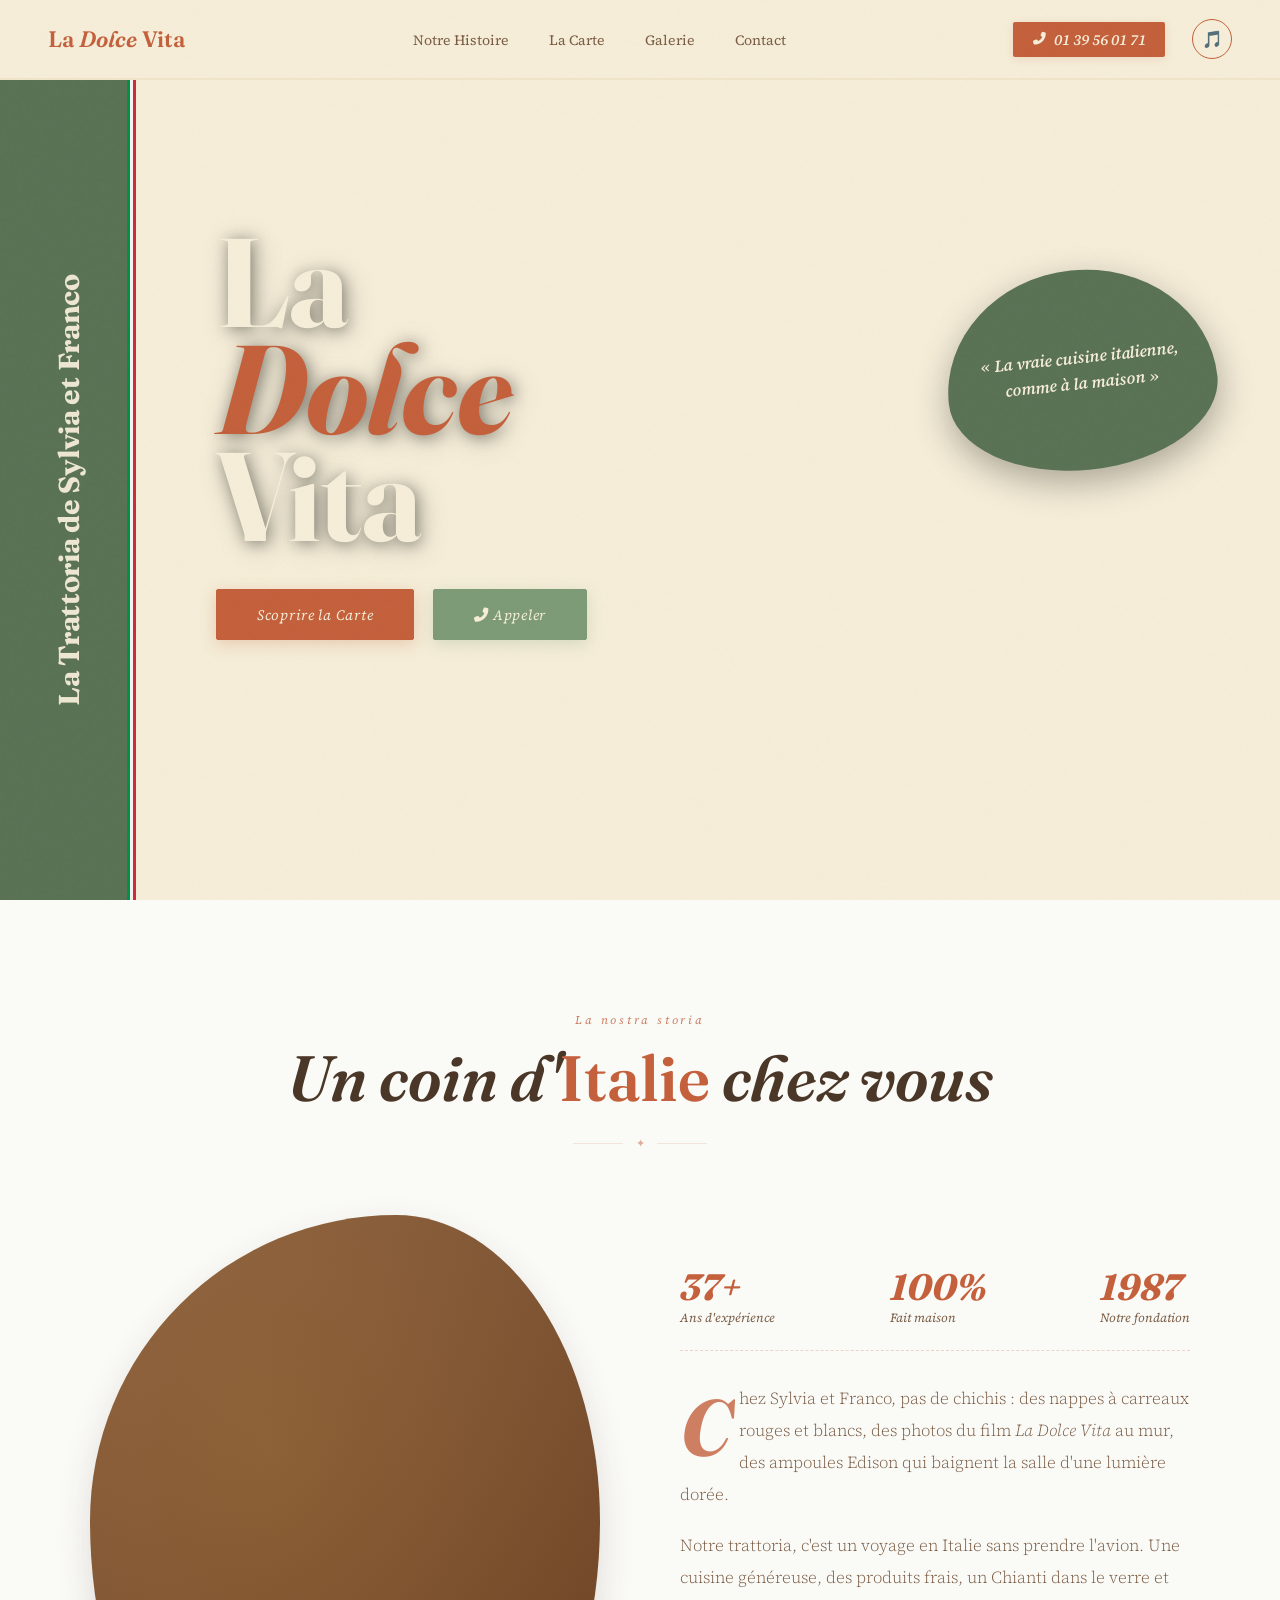
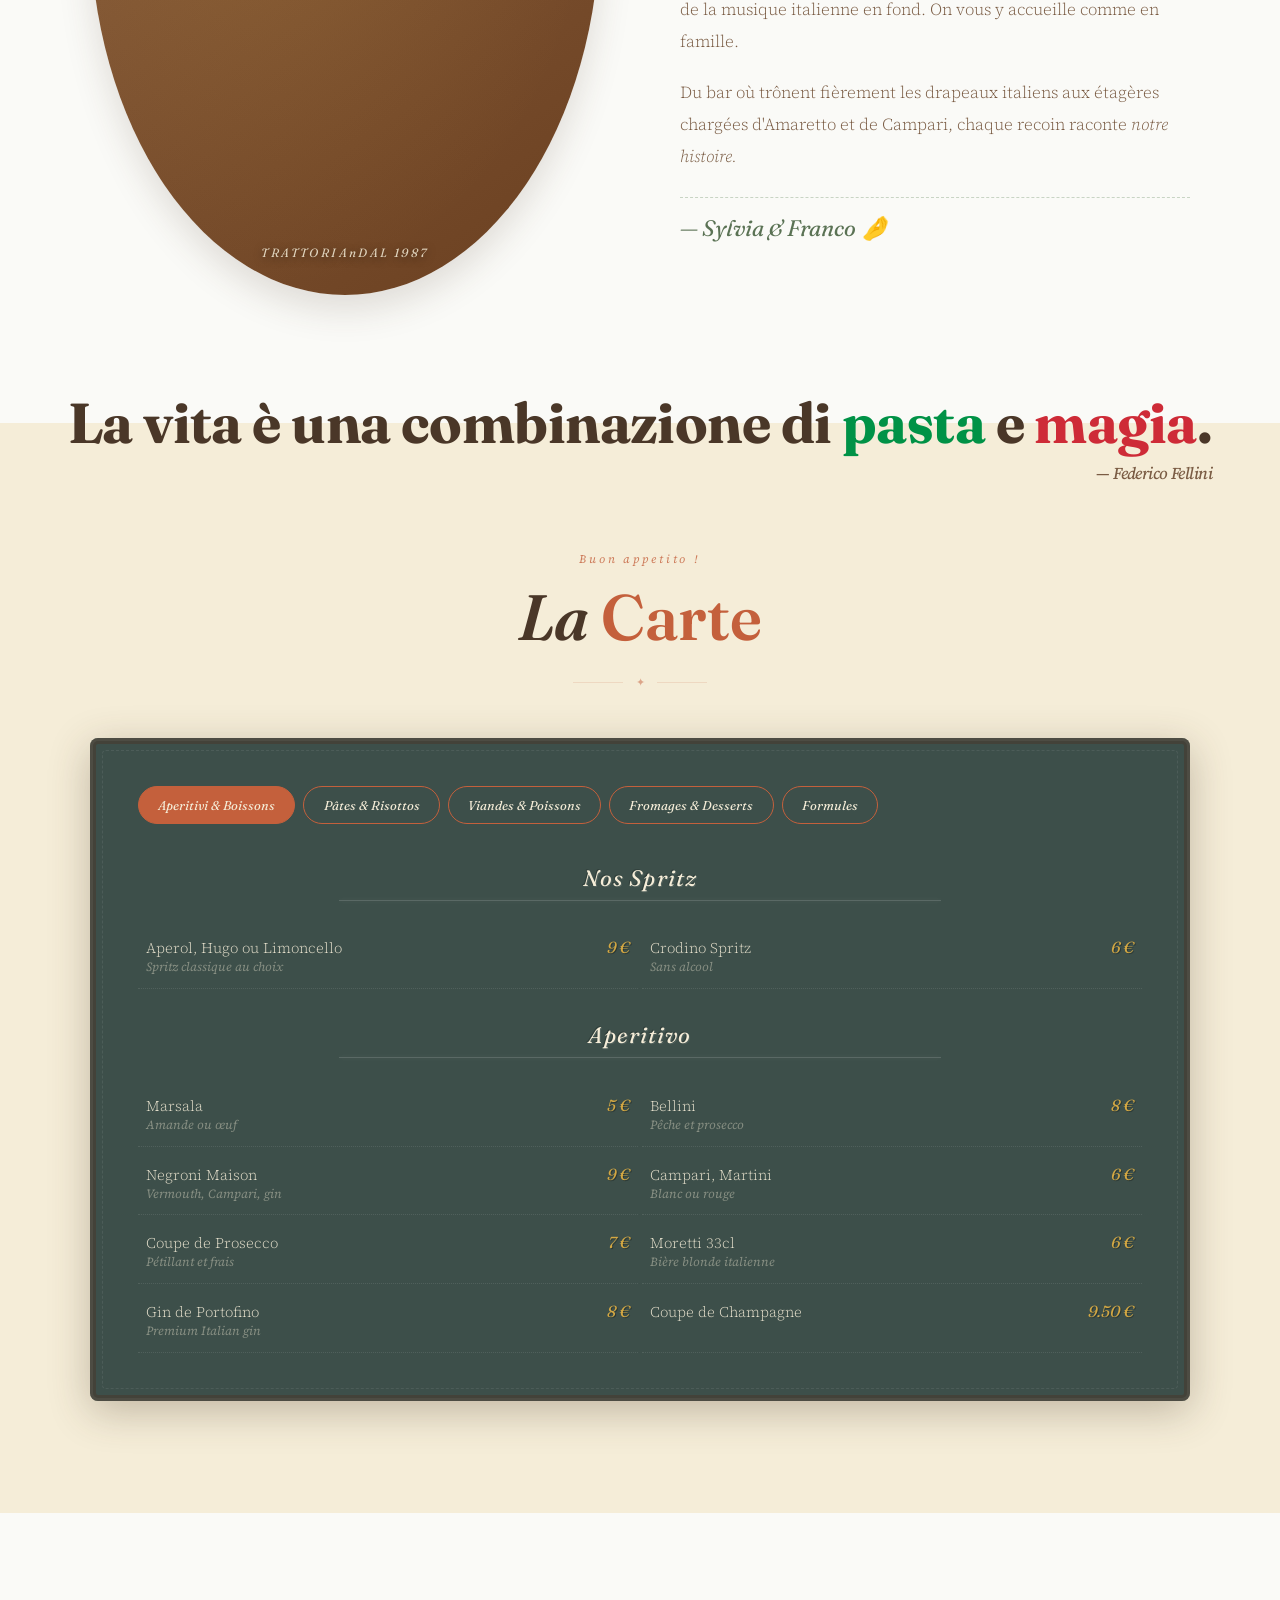
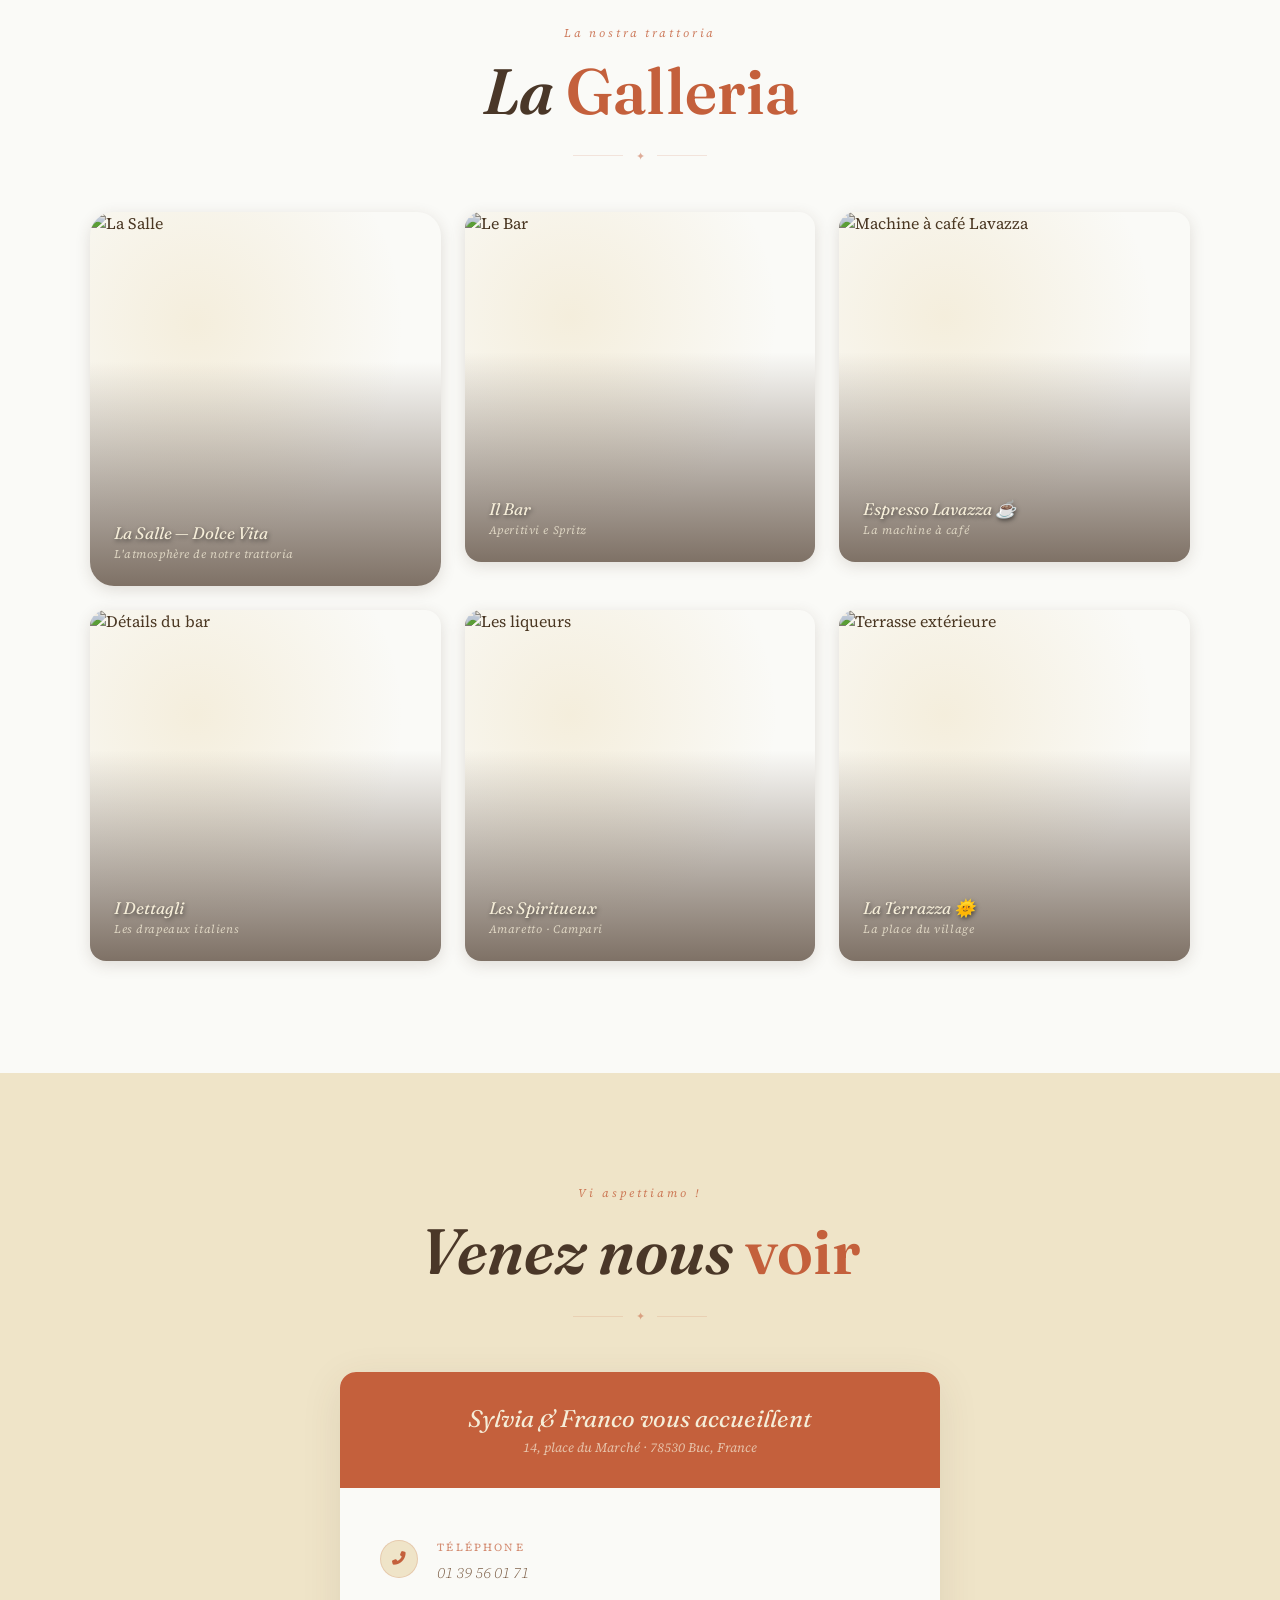
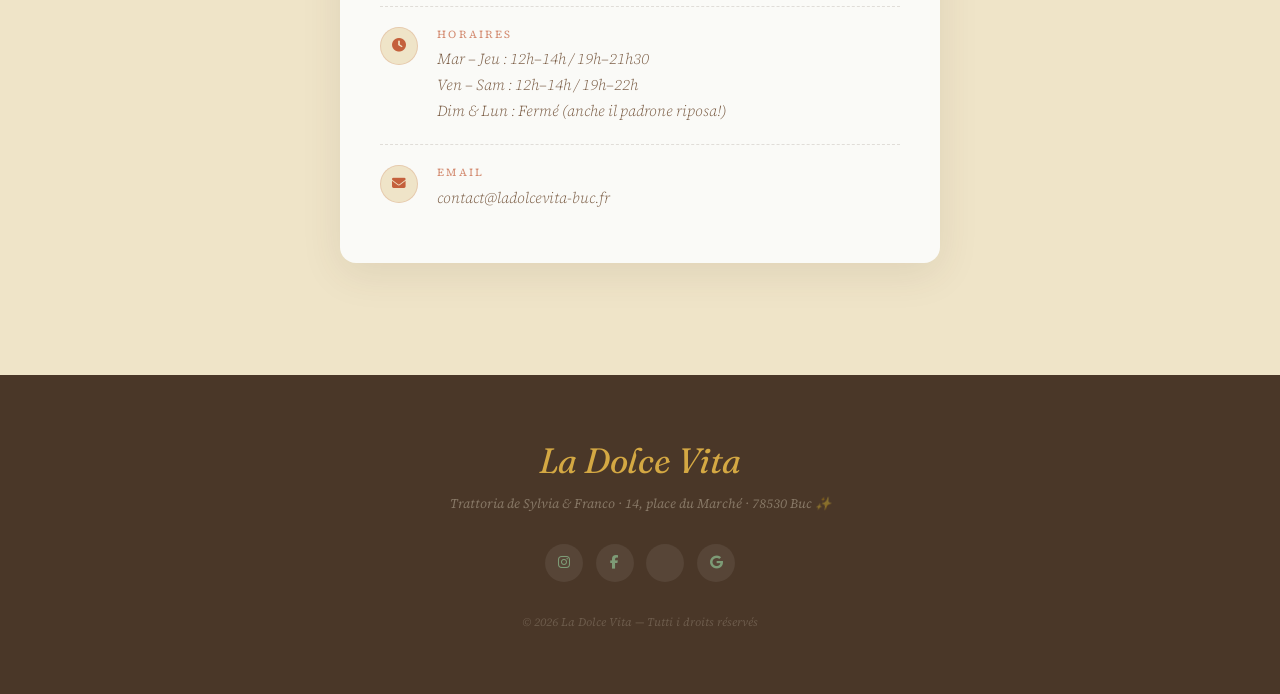
==== commit e973279a: "Set vertical text letter-spacing to normal (-0.01em) to match the quote" ====
--- a/designs/design5-terra-toscana.html
+++ b/designs/design5-terra-toscana.html
@@ -201,7 +201,7 @@
   font-style: normal;
   font-weight: 700;
   color: var(--cream);
-  letter-spacing: 0.1em;
+  letter-spacing: -0.01em;
   z-index: 5;
   pointer-events: none;
   opacity: 0.95;
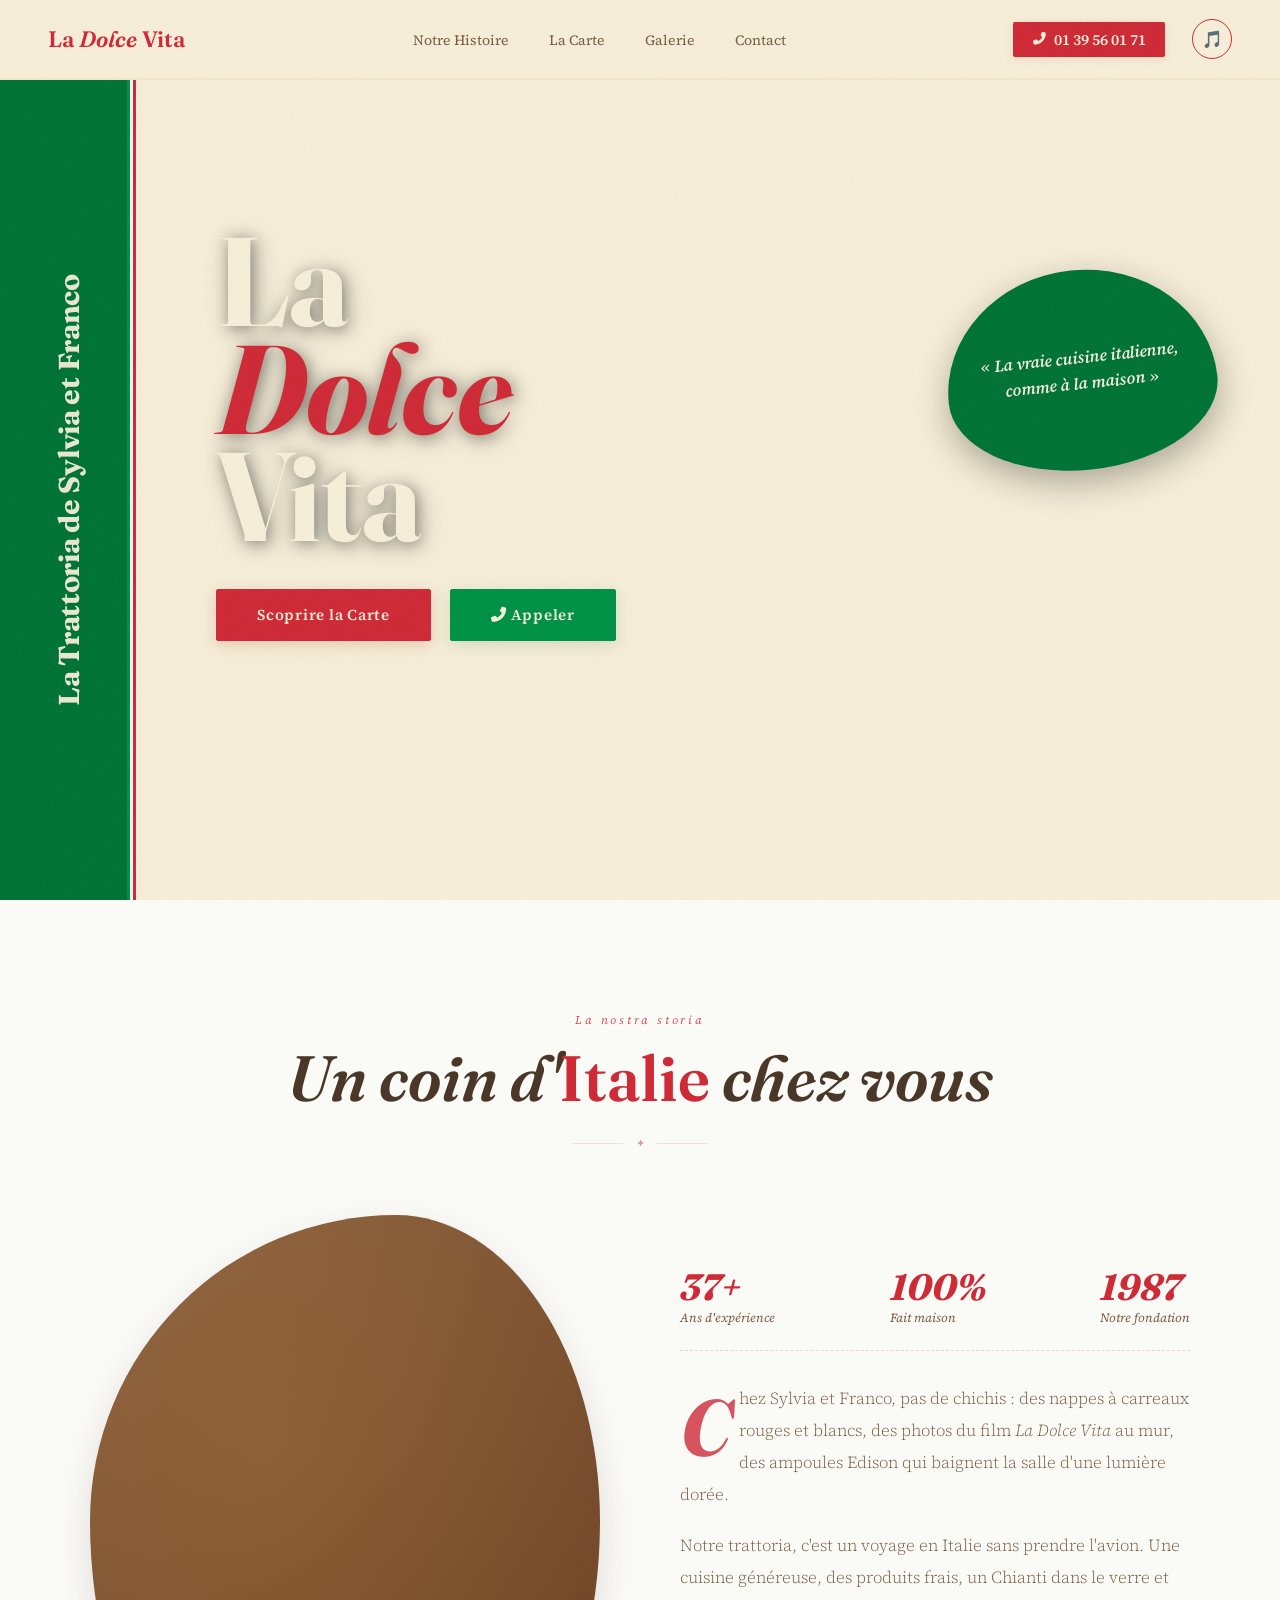
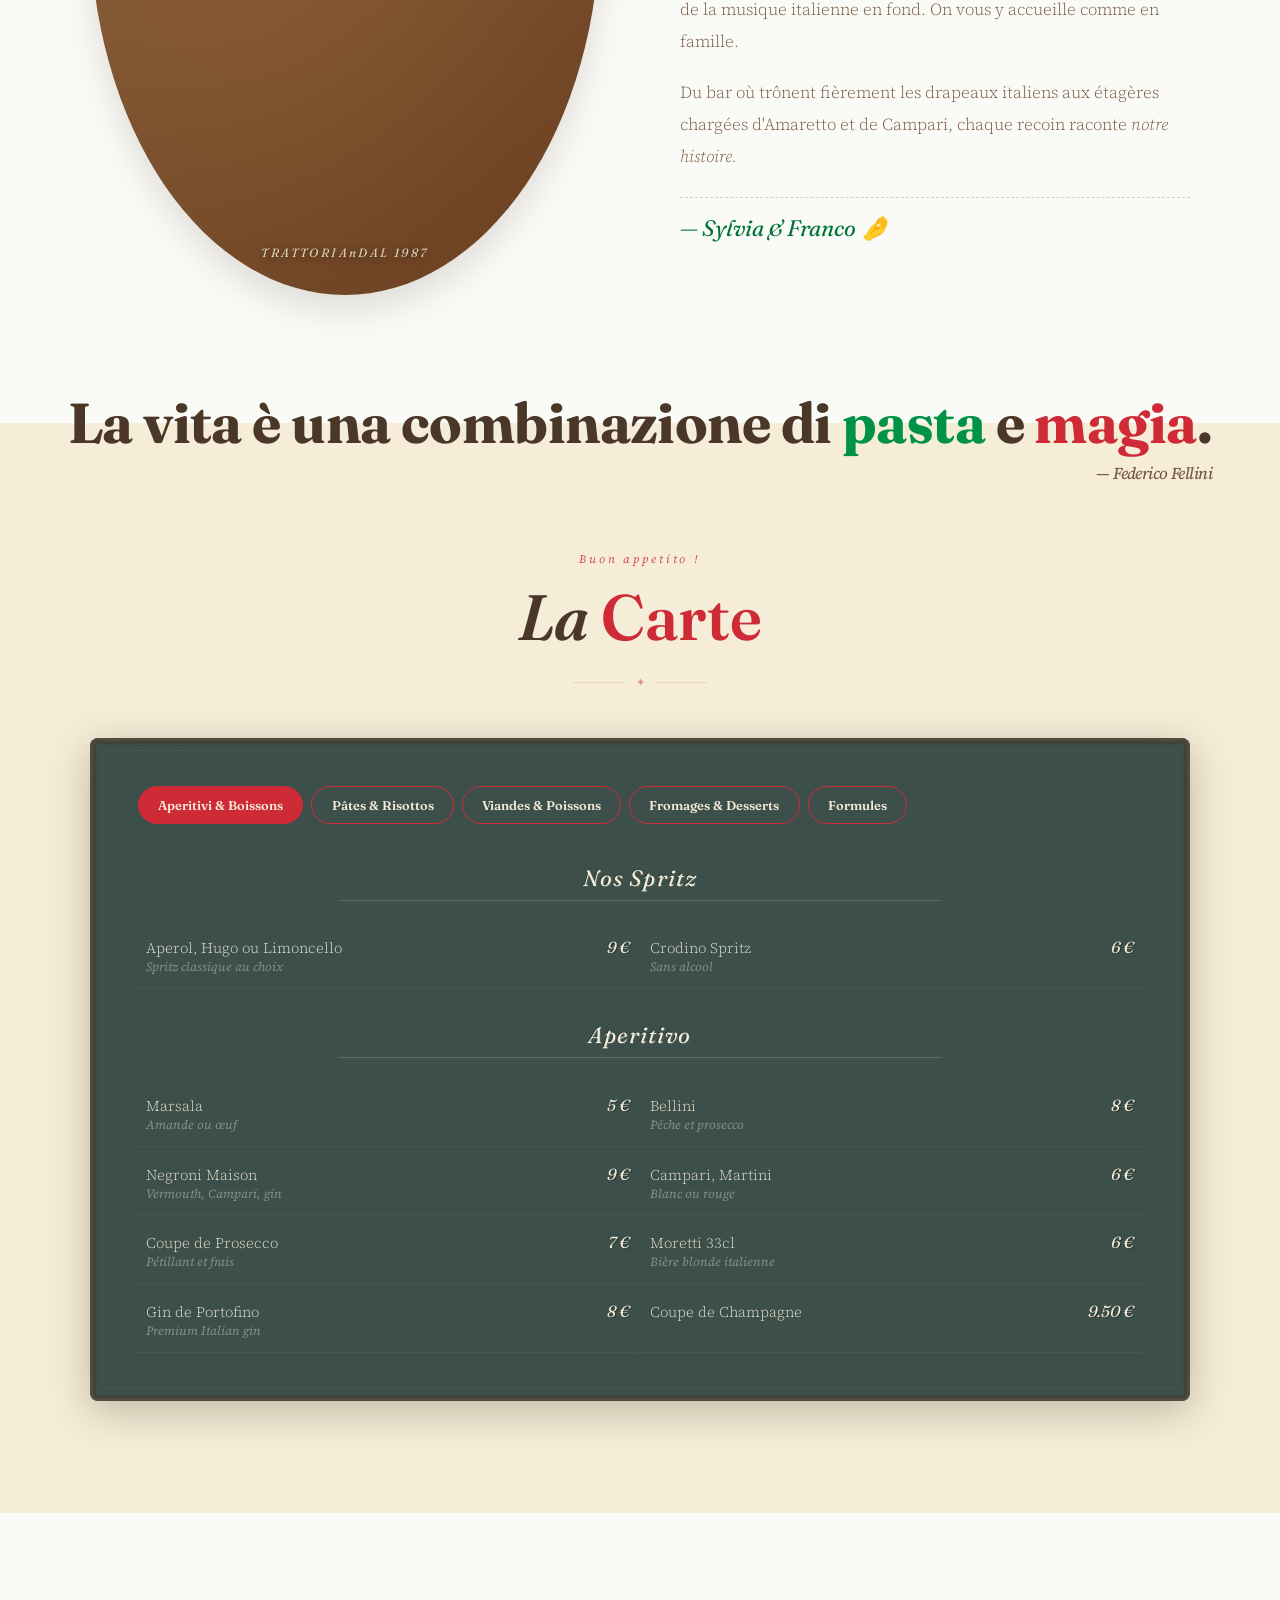
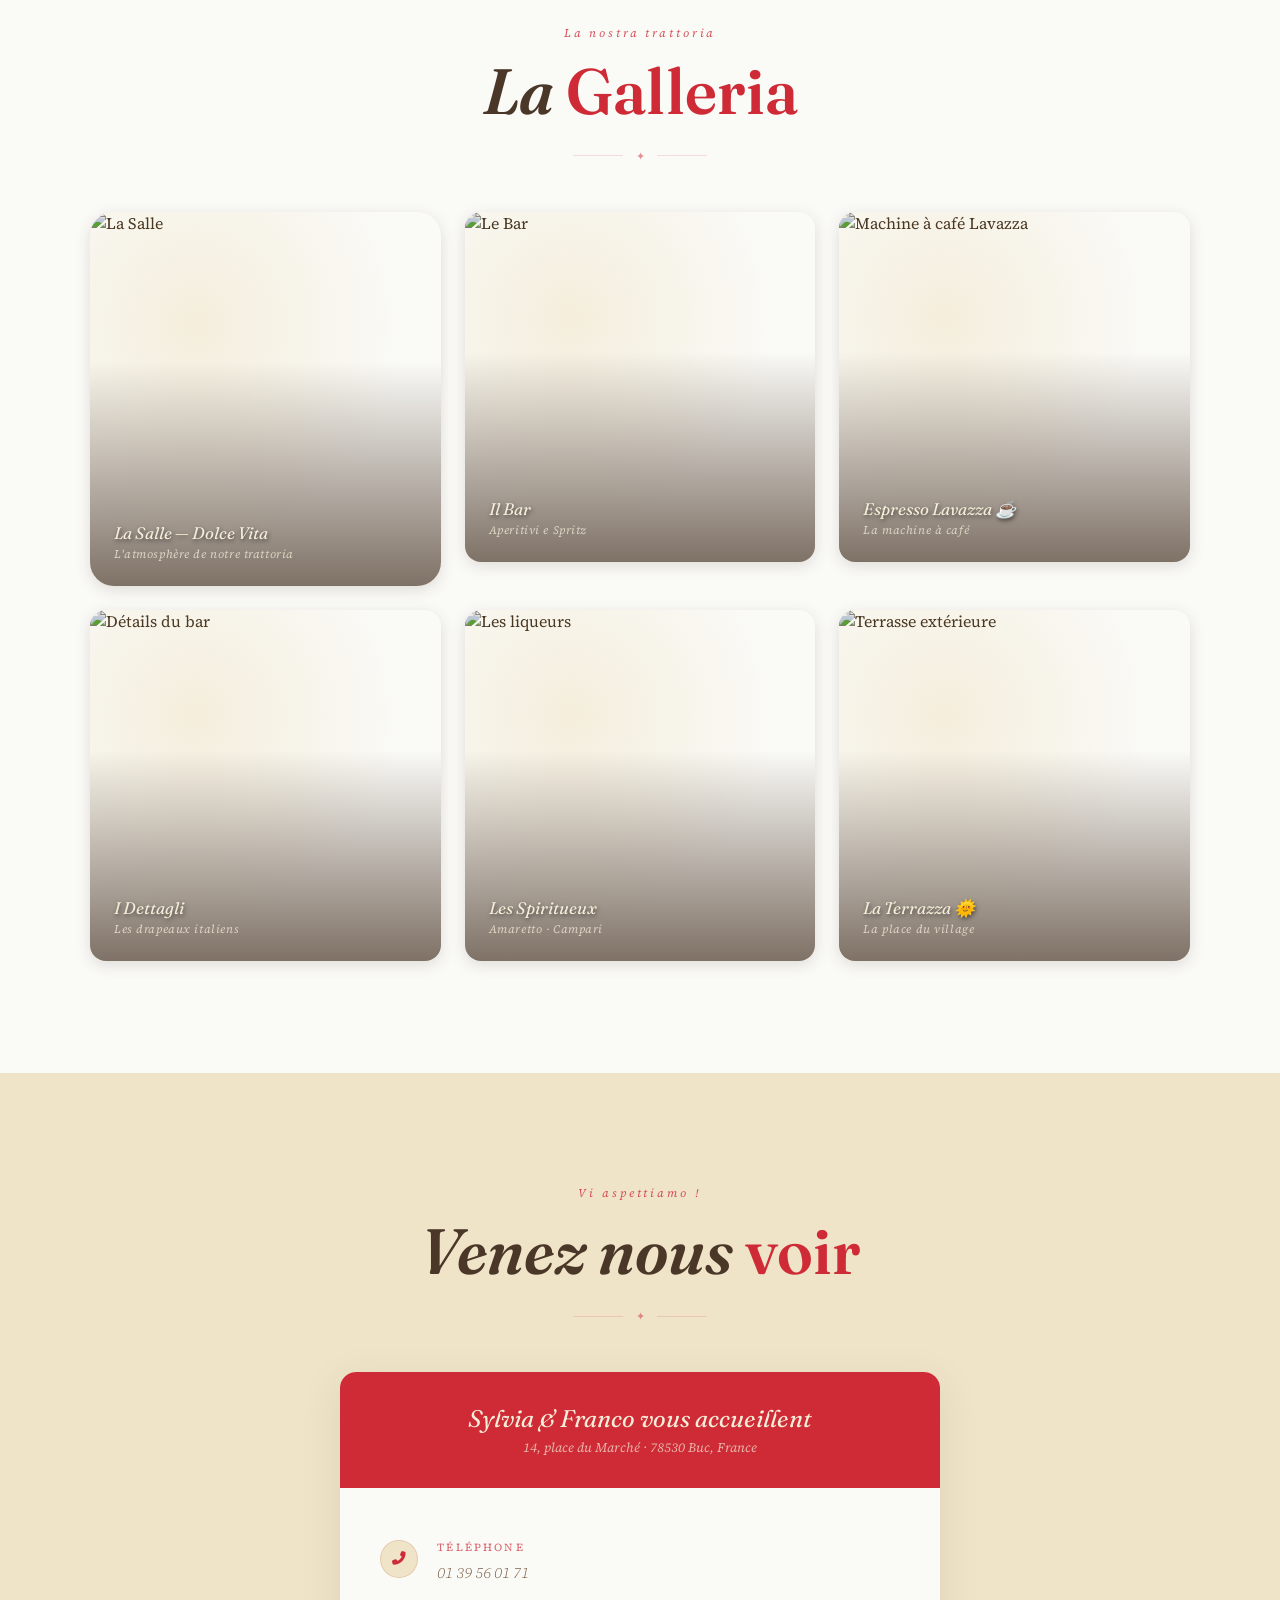
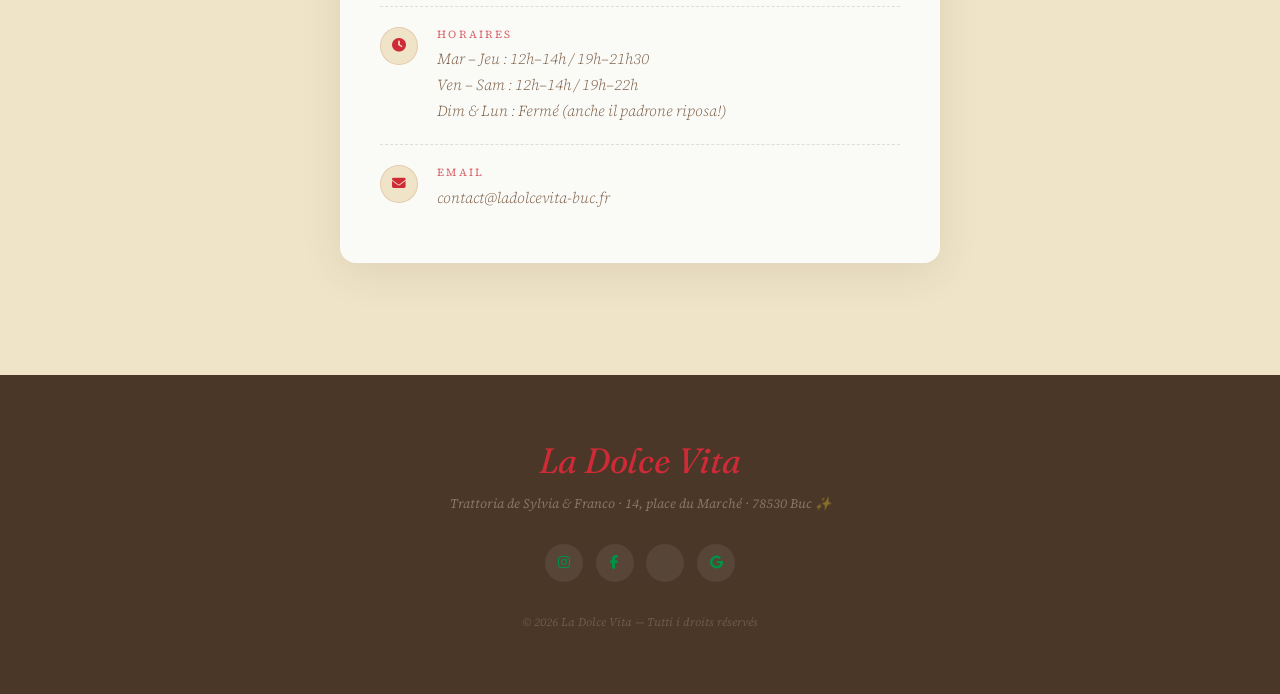
==== commit 88c1bc63: "Remove italic styling from all buttons and apply theme colors" ====
--- a/designs/design5-terra-toscana.html
+++ b/designs/design5-terra-toscana.html
@@ -13,14 +13,14 @@
   --header-height: 80px;
   --cream: #F5EDD8;
   --cream2: #EFE4C8;
-  --terracotta: #C4603C;
-  --terra-dark: #8B3E22;
-  --terra-light: #E07A55;
-  --sage: #7D9B76;
-  --sage-dark: #5A7254;
+  --terracotta: #CE2B37;     /* Italian flag red (from magia) */
+  --terra-dark: #A6222B;     /* Darker shade of red */
+  --terra-light: #E54B55;    /* Lighter shade of red */
+  --sage: #009246;           /* Italian flag green (from pasta) */
+  --sage-dark: #007337;      /* Darker shade of green */
   --brown: #4A3728;
   --brown-light: #7a5c44;
-  --gold: #D4A843;
+  --gold: #CE2B37;           /* Map gold to red */
   --slate: #3D4F4A;
   --white: #FAFAF7;
 }
@@ -127,7 +127,6 @@
   font-family: 'Source Serif 4', Georgia, serif;
   font-size: 0.95rem;
   font-weight: 600;
-  font-style: italic;
   background: var(--terracotta);
   color: var(--cream);
   text-decoration: none;
@@ -297,8 +296,8 @@
   color: var(--cream);
   text-decoration: none;
   font-family: 'Source Serif 4', serif;
-  font-size: 0.9rem;
-  font-style: italic;
+  font-size: 0.95rem;
+  font-weight: 600;
   letter-spacing: 0.05em;
   border-radius: 2px;
   position: relative;
@@ -581,7 +580,7 @@
   color: var(--cream);
   font-family: 'Fraunces', serif;
   font-size: 0.8rem;
-  font-style: italic;
+  font-weight: 600;
   padding: 0.6rem 1.2rem;
   border-radius: 30px;
   cursor: pointer;
@@ -628,7 +627,7 @@
   font-family: 'Fraunces', serif;
   font-size: 1rem;
   font-style: italic;
-  color: var(--gold);
+  color: var(--cream);
   white-space: nowrap;
   flex-shrink: 0;
   text-shadow: 1px 1px 0 rgba(0,0,0,0.3);
@@ -777,7 +776,7 @@
   font-family: 'Fraunces', serif;
   font-size: 2.2rem;
   font-style: italic;
-  color: var(--gold);
+  color: var(--terracotta);
   margin-bottom: 0.75rem;
 }
 .footer-tag { font-size: 0.82rem; color: rgba(245,237,216,0.35); font-style: italic; margin-bottom: 2rem; }
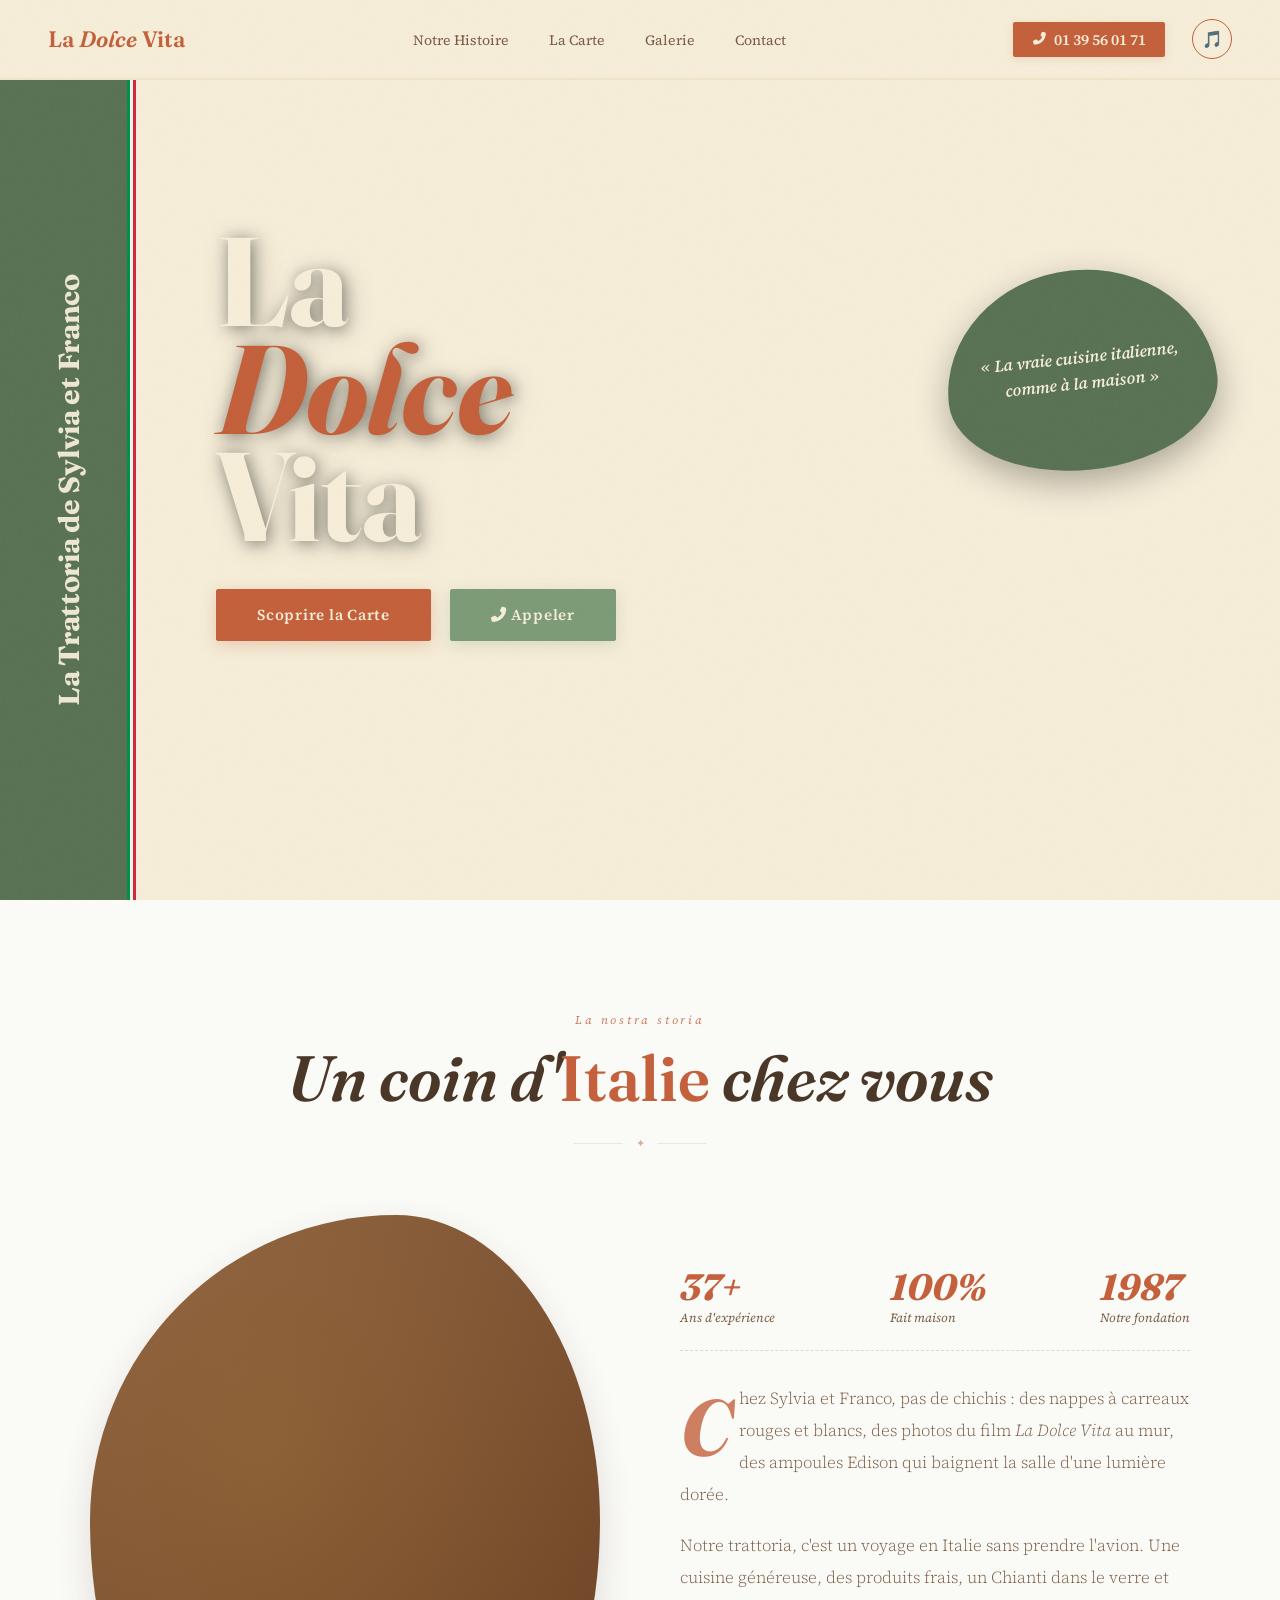
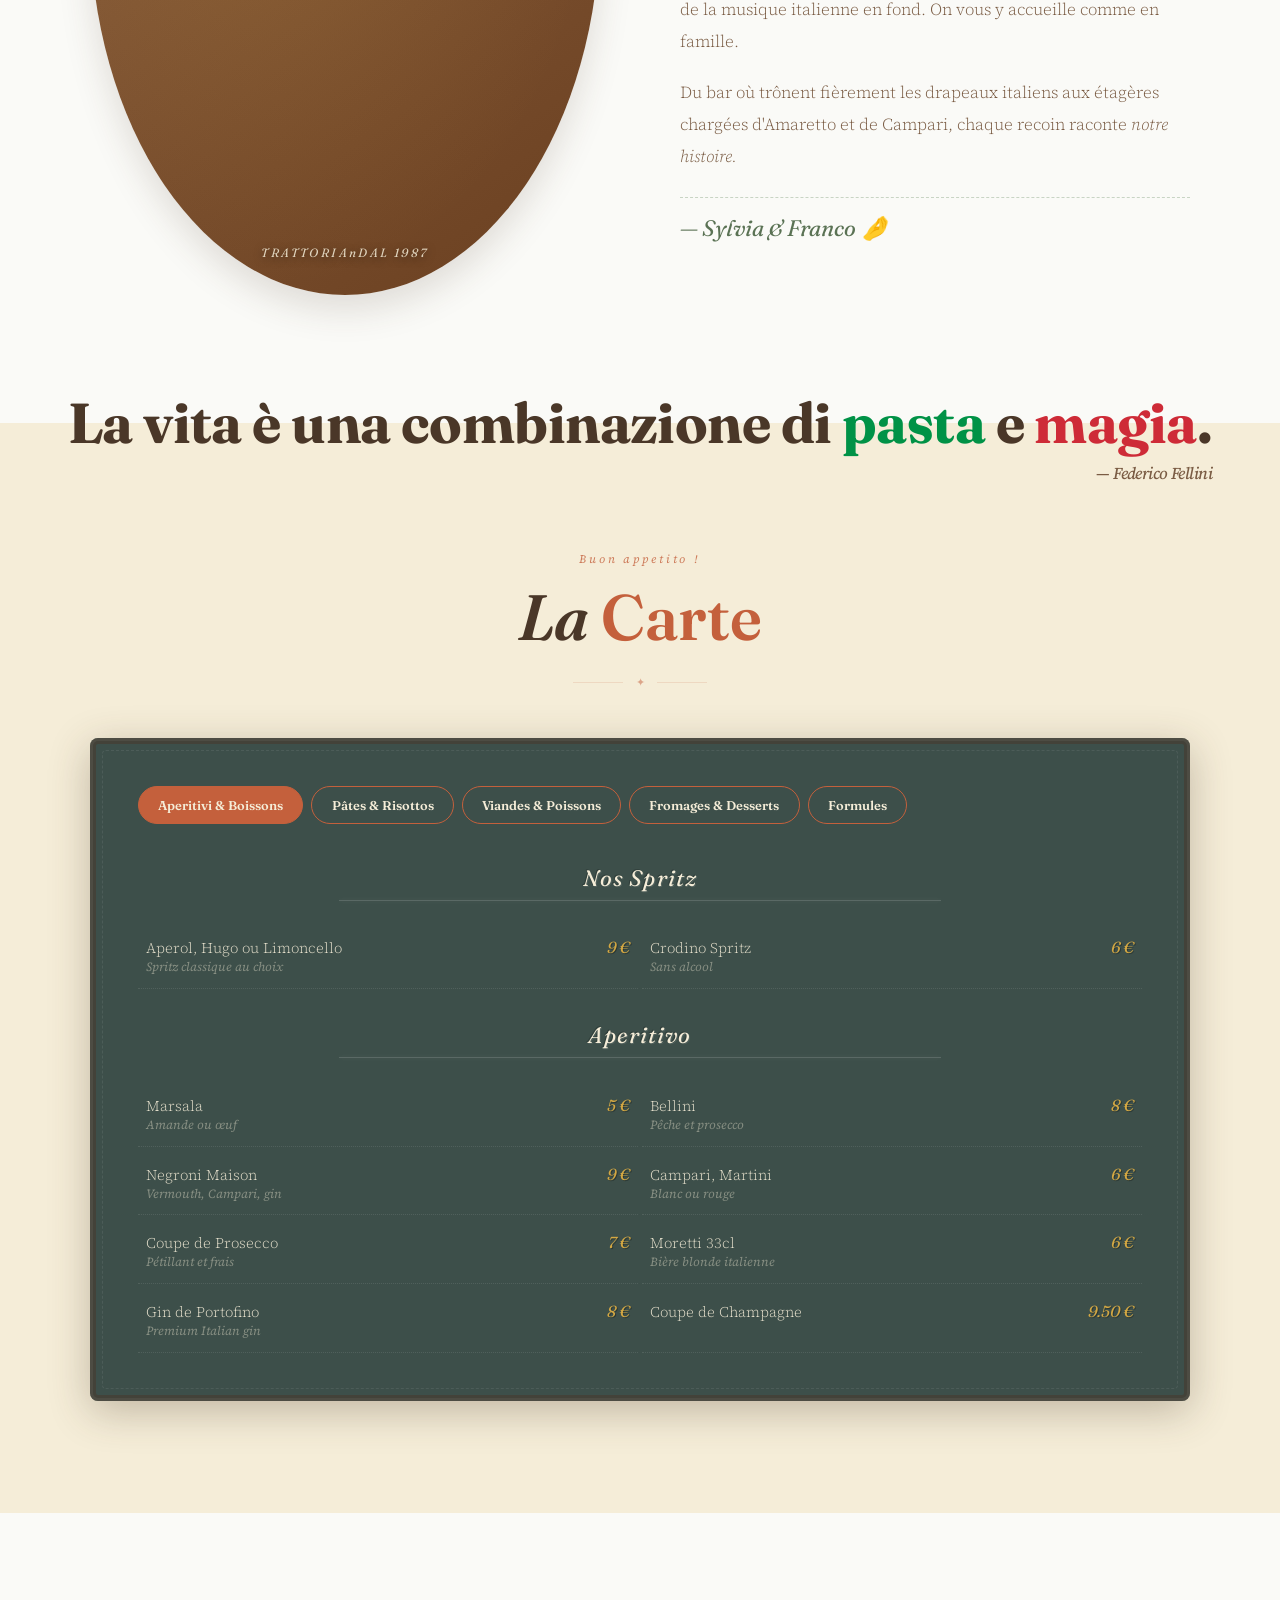
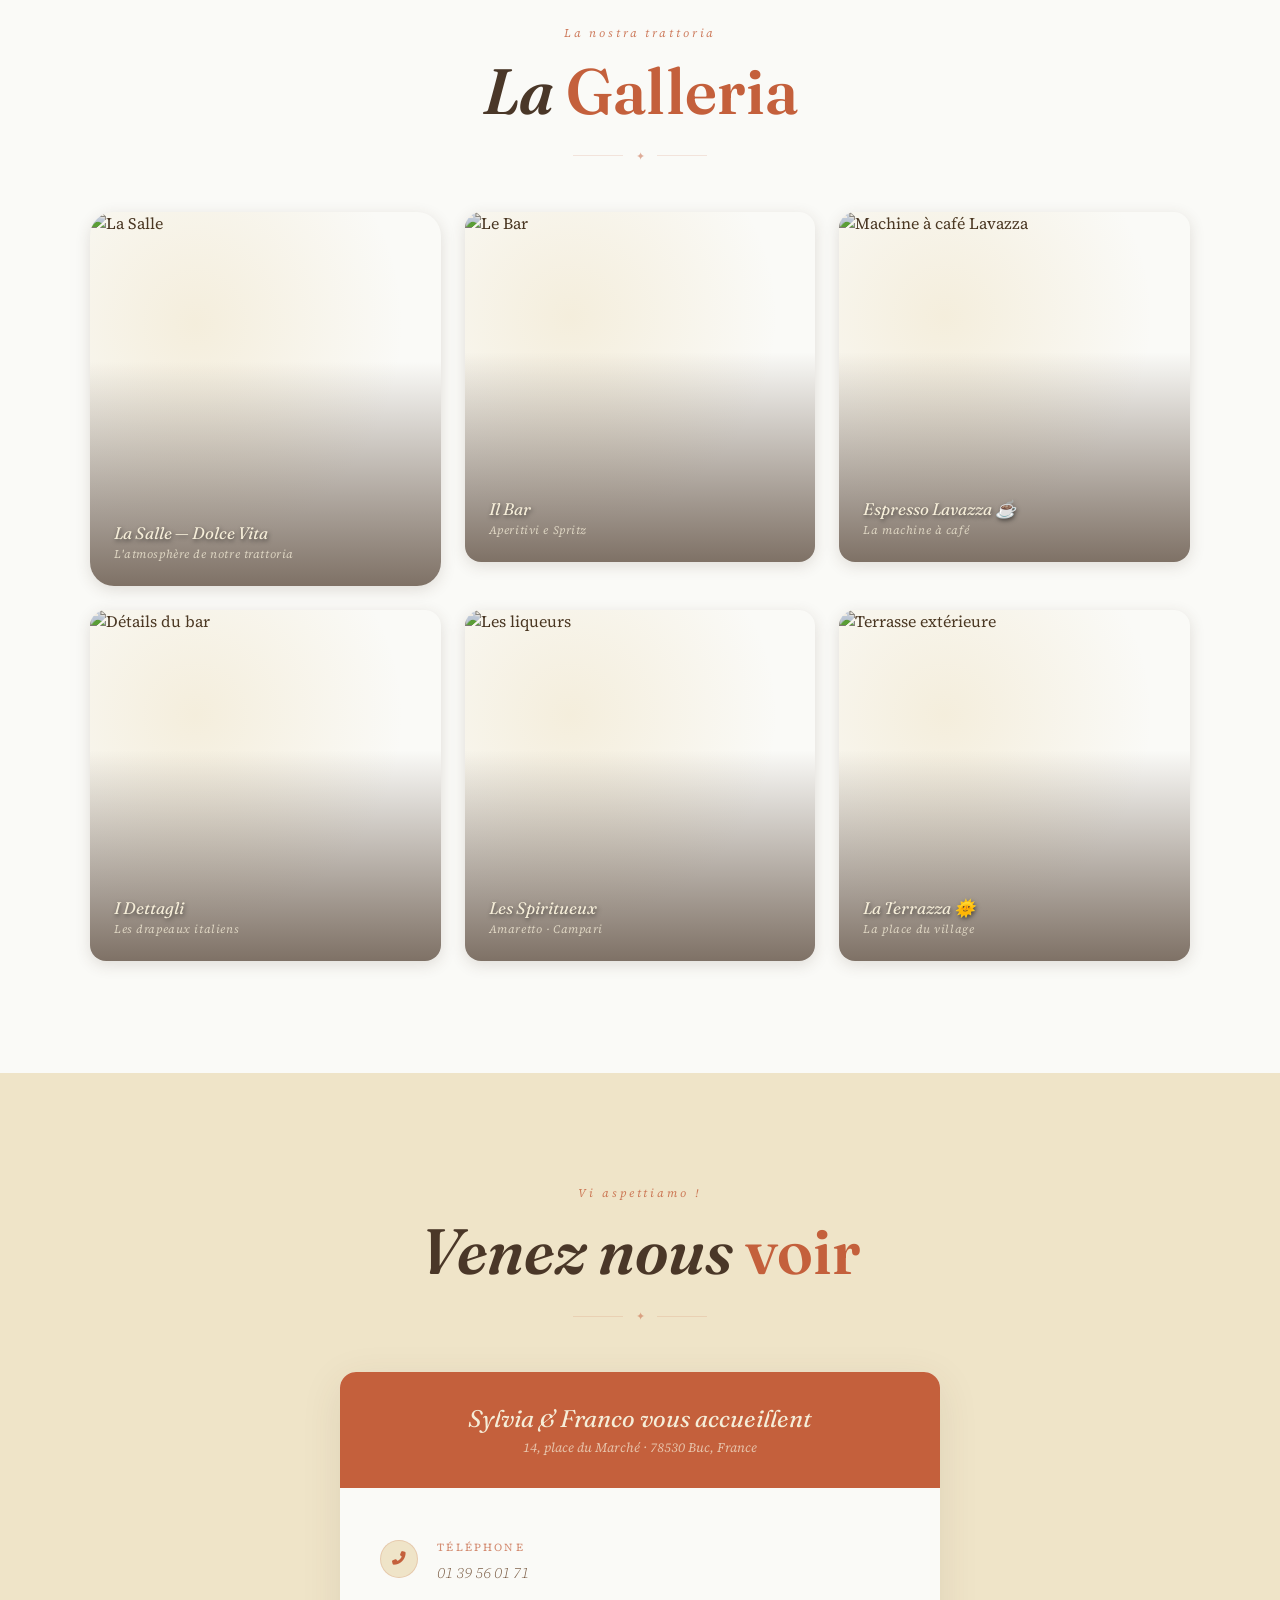
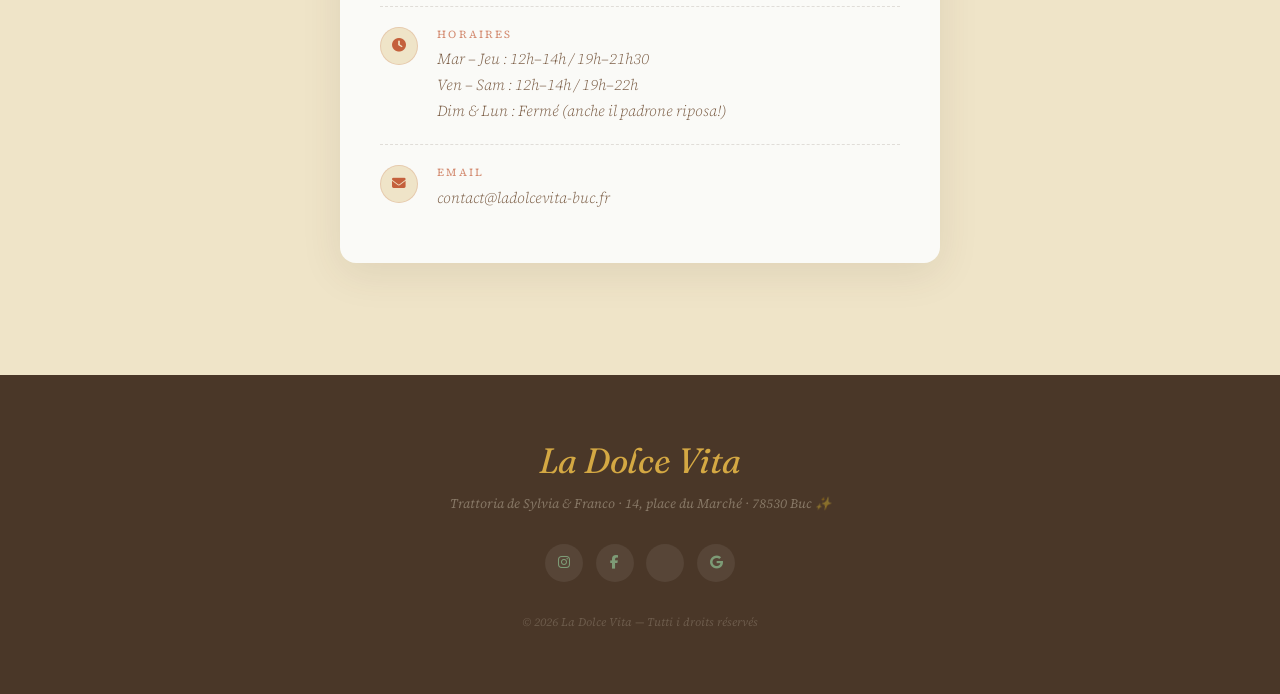
==== commit a148d718: "Revert color changes back to Tuscan theme and import missing font weights to prevent faux-bold" ====
--- a/designs/design5-terra-toscana.html
+++ b/designs/design5-terra-toscana.html
@@ -6,21 +6,21 @@
 <title>La Dolce Vita — Terra Toscana</title>
 <link rel="stylesheet" href="https://cdnjs.cloudflare.com/ajax/libs/font-awesome/6.5.1/css/all.min.css">
 <style>
-@import url('https://fonts.googleapis.com/css2?family=Fraunces:ital,opsz,wght@0,9..144,300;0,9..144,700;1,9..144,300;1,9..144,600&family=Source+Serif+4:ital,wght@0,300;0,400;1,300;1,400&display=swap');
+@import url('https://fonts.googleapis.com/css2?family=Fraunces:ital,opsz,wght@0,9..144,300;0,9..144,600;0,9..144,700;1,9..144,300;1,9..144,600;1,9..144,700&family=Source+Serif+4:ital,wght@0,300;0,400;0,600;1,300;1,400;1,500;1,600&display=swap');
 
 *, *::before, *::after { margin: 0; padding: 0; box-sizing: border-box; }
 :root {
   --header-height: 80px;
   --cream: #F5EDD8;
   --cream2: #EFE4C8;
-  --terracotta: #CE2B37;     /* Italian flag red (from magia) */
-  --terra-dark: #A6222B;     /* Darker shade of red */
-  --terra-light: #E54B55;    /* Lighter shade of red */
-  --sage: #009246;           /* Italian flag green (from pasta) */
-  --sage-dark: #007337;      /* Darker shade of green */
+  --terracotta: #C4603C;
+  --terra-dark: #8B3E22;
+  --terra-light: #E07A55;
+  --sage: #7D9B76;
+  --sage-dark: #5A7254;
   --brown: #4A3728;
   --brown-light: #7a5c44;
-  --gold: #CE2B37;           /* Map gold to red */
+  --gold: #D4A843;
   --slate: #3D4F4A;
   --white: #FAFAF7;
 }
@@ -627,7 +627,7 @@
   font-family: 'Fraunces', serif;
   font-size: 1rem;
   font-style: italic;
-  color: var(--cream);
+  color: var(--gold);
   white-space: nowrap;
   flex-shrink: 0;
   text-shadow: 1px 1px 0 rgba(0,0,0,0.3);
@@ -776,7 +776,7 @@
   font-family: 'Fraunces', serif;
   font-size: 2.2rem;
   font-style: italic;
-  color: var(--terracotta);
+  color: var(--gold);
   margin-bottom: 0.75rem;
 }
 .footer-tag { font-size: 0.82rem; color: rgba(245,237,216,0.35); font-style: italic; margin-bottom: 2rem; }
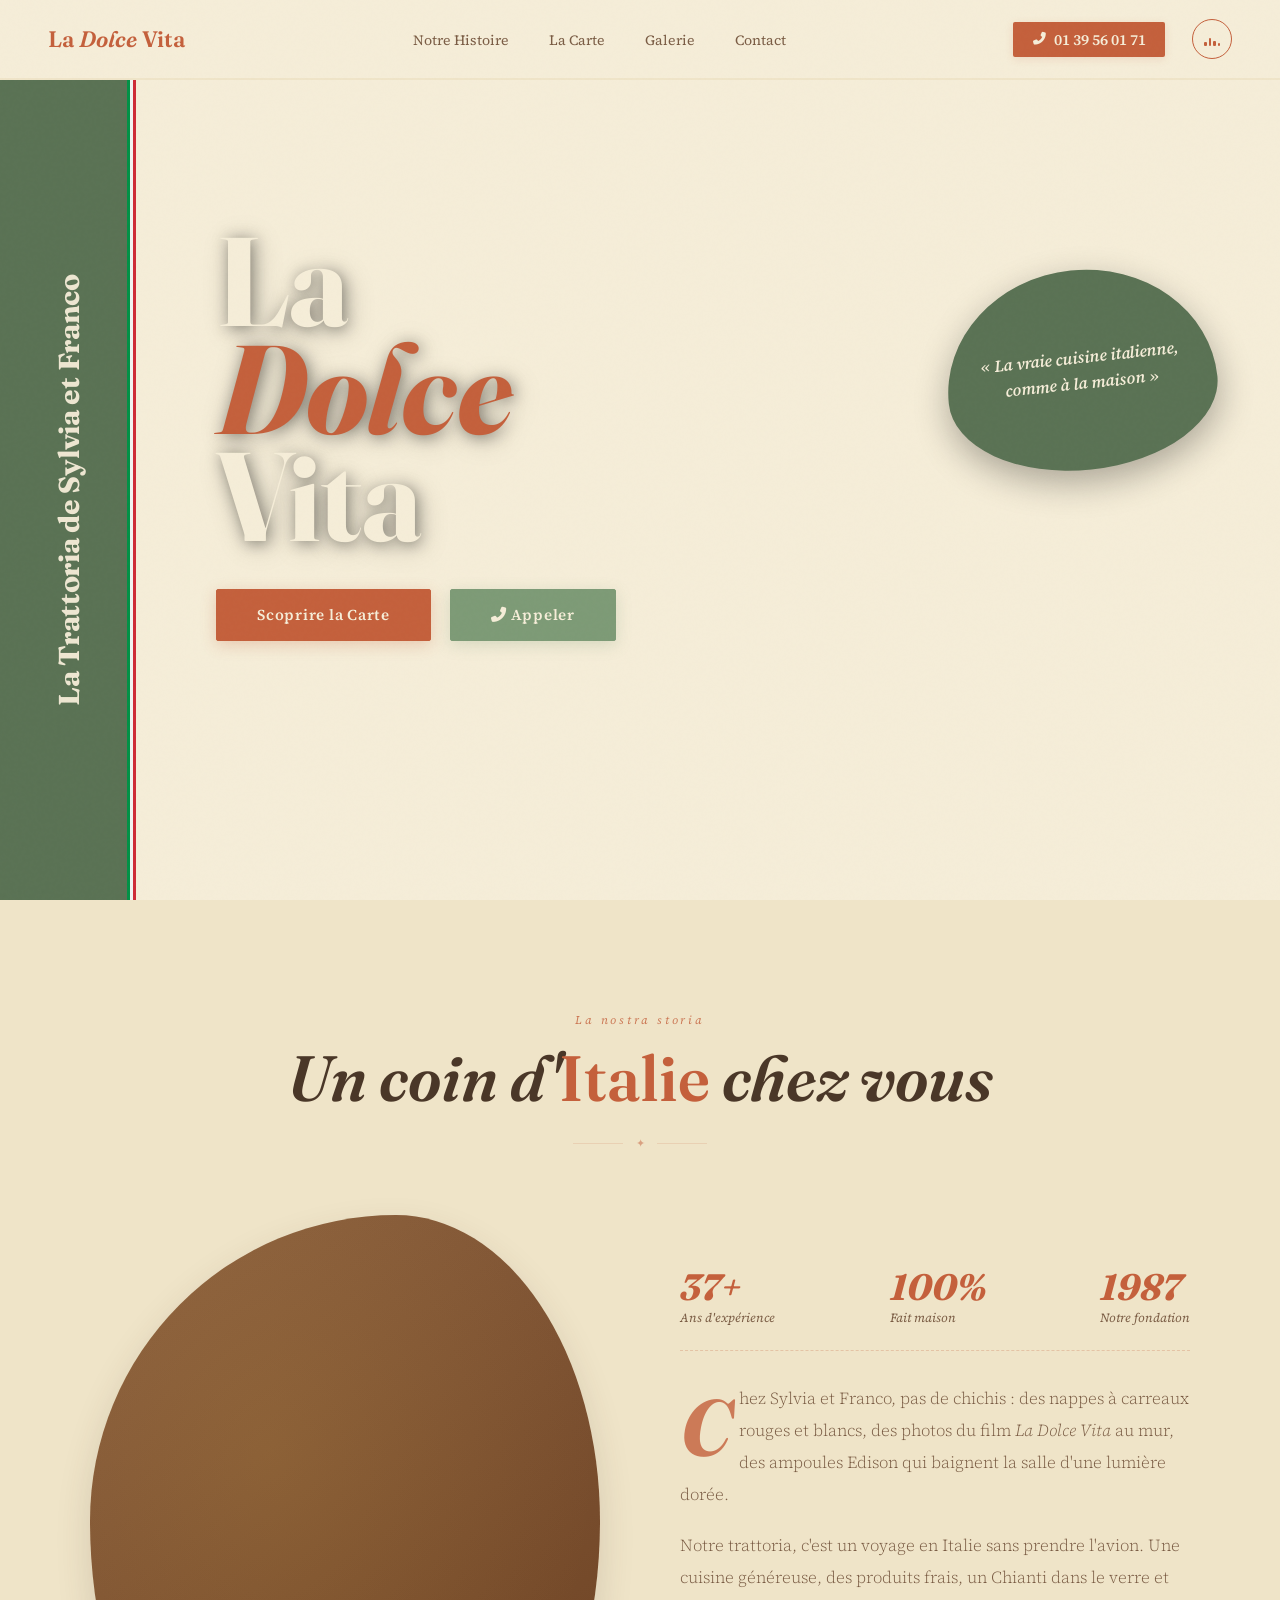
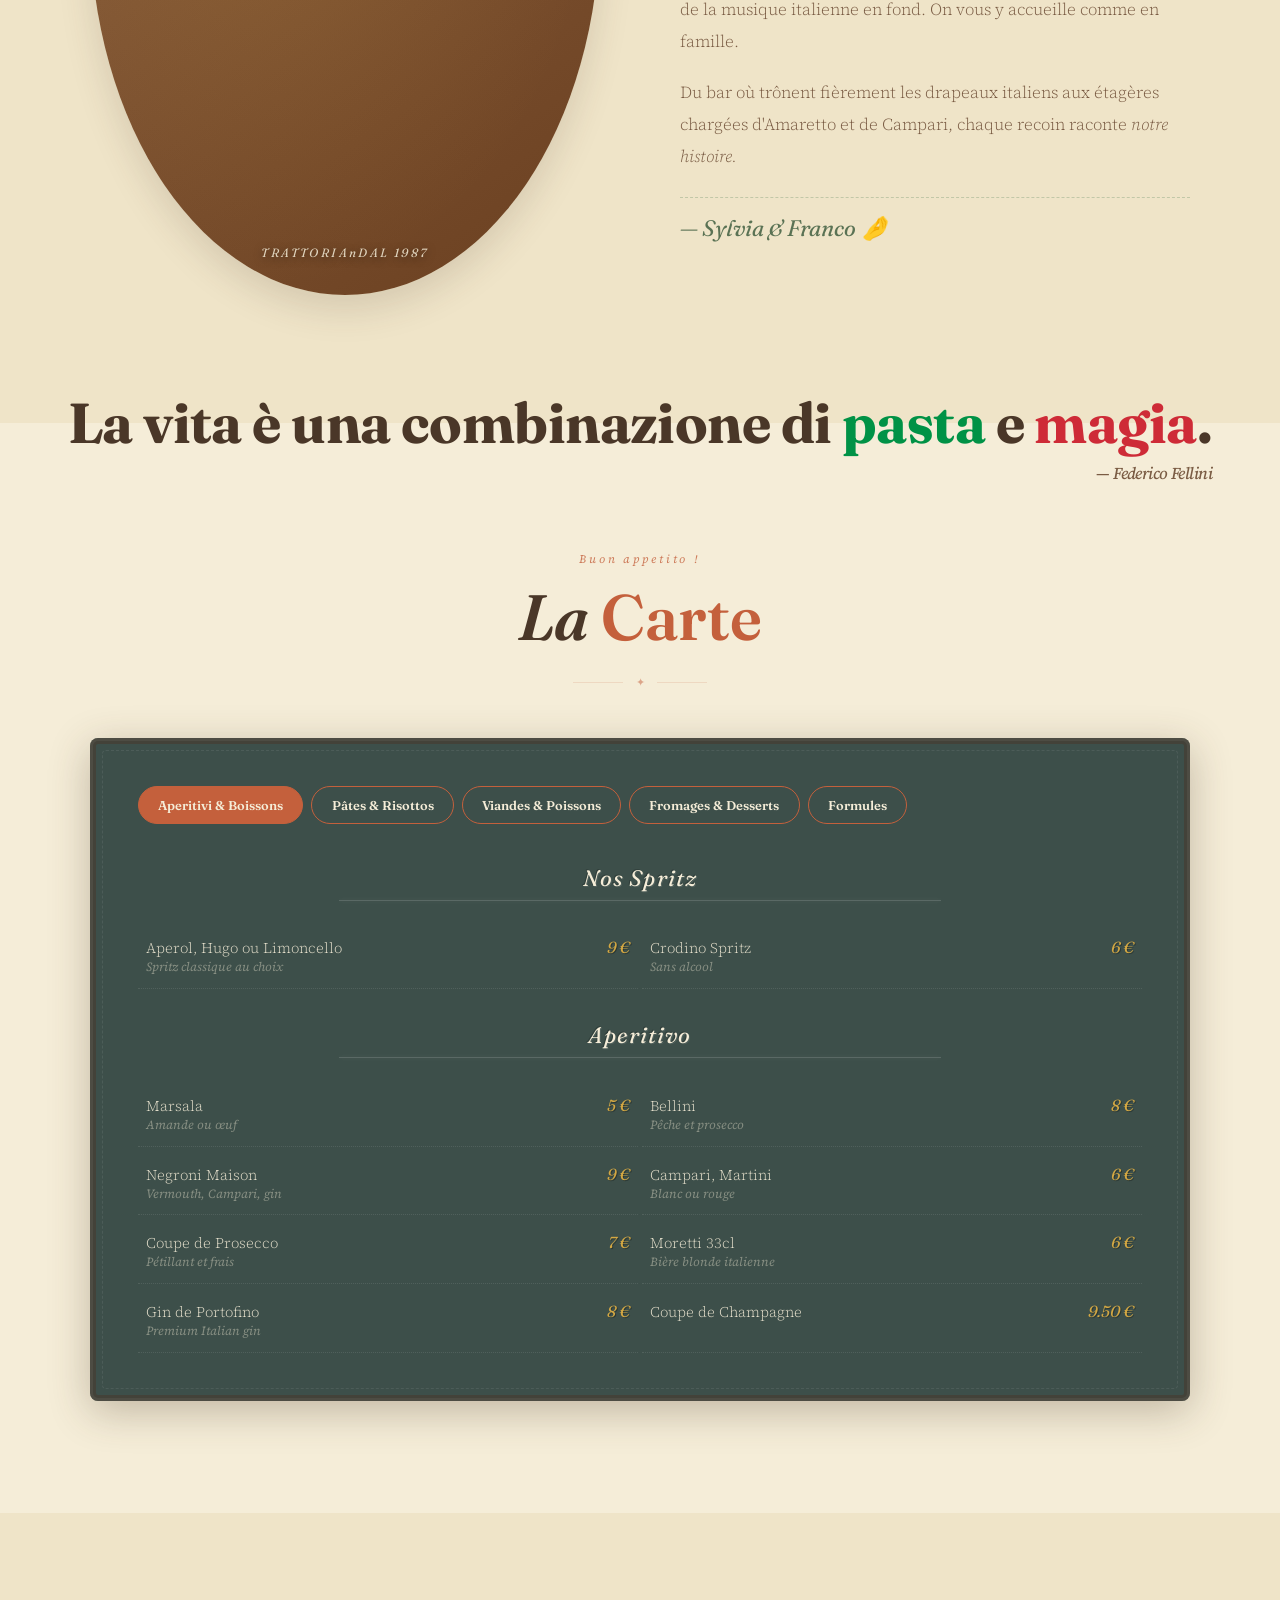
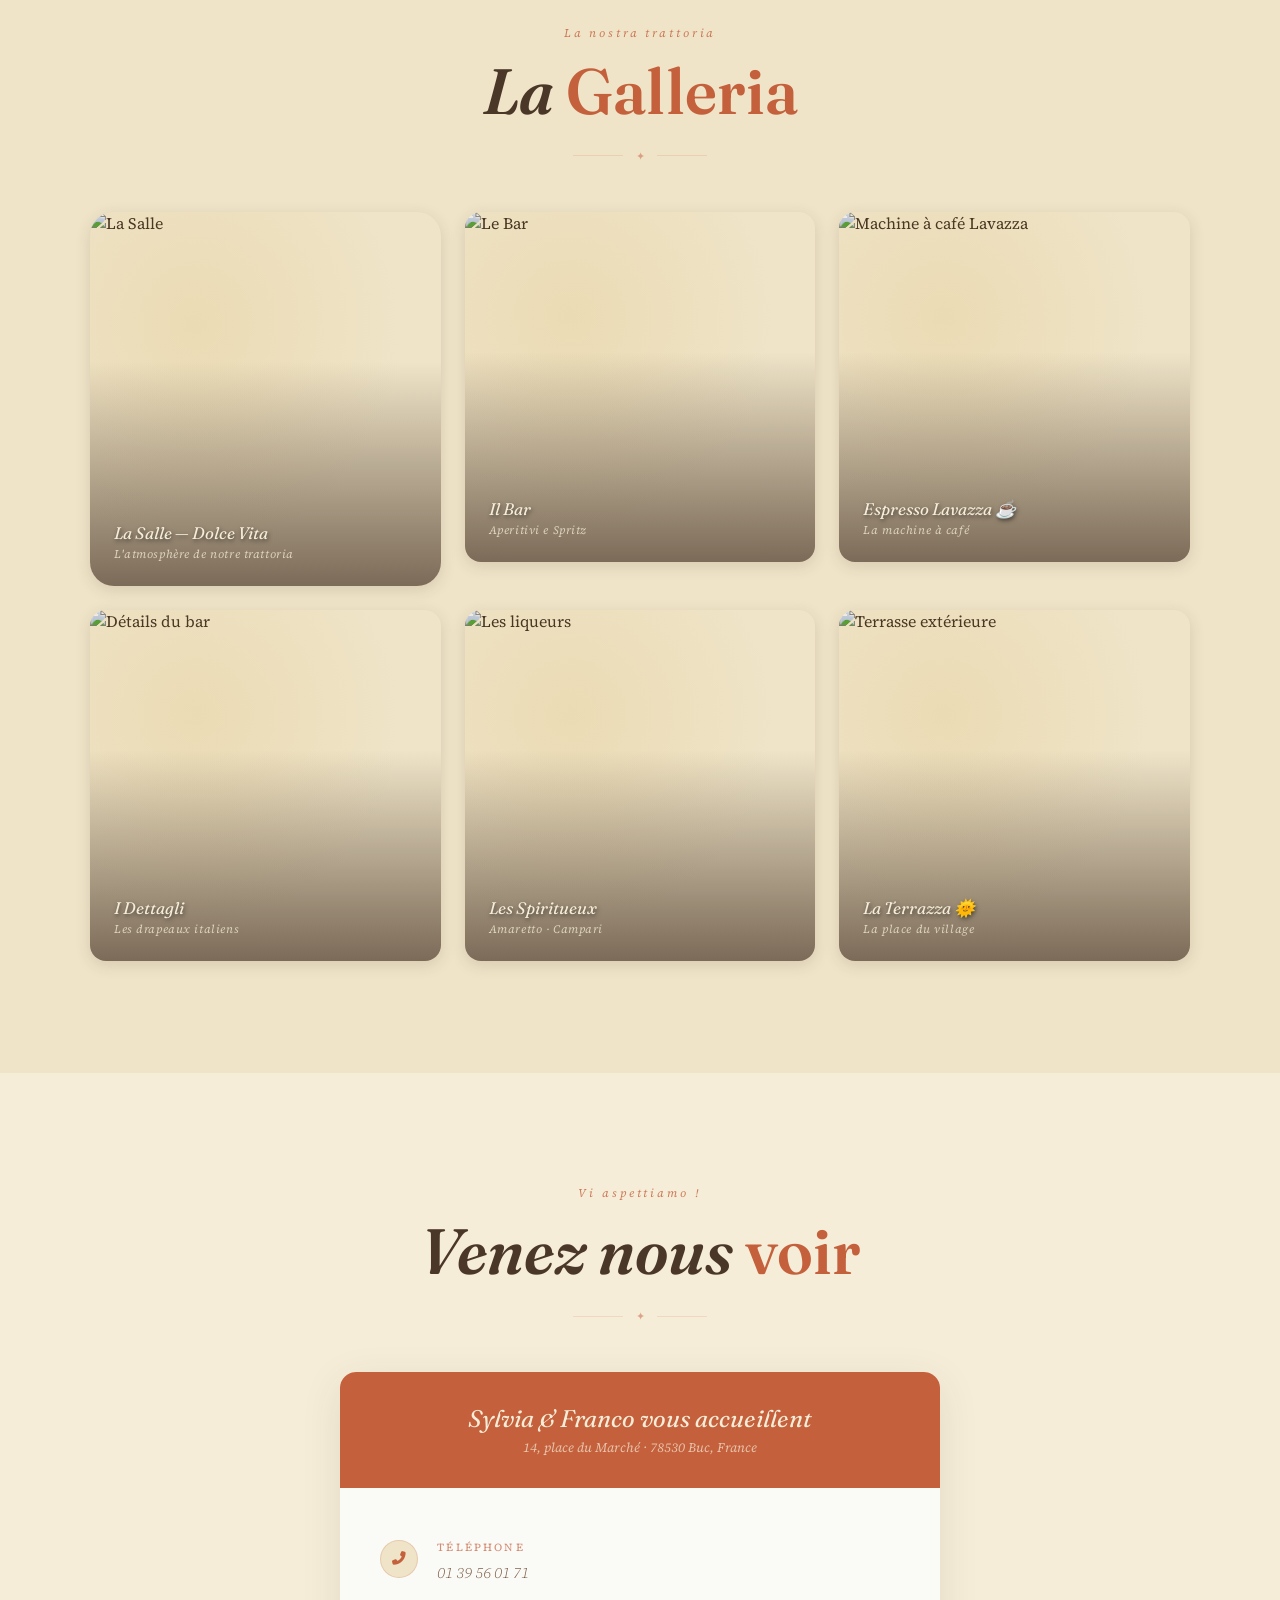
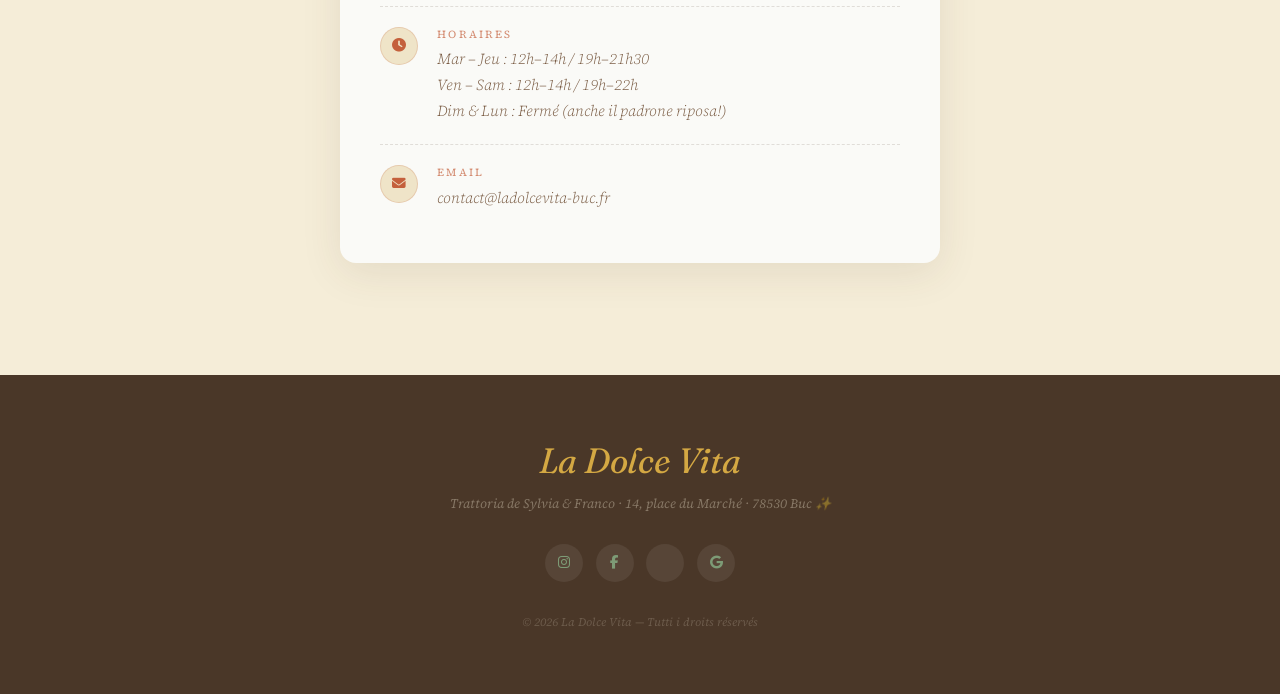
==== commit 5784077f: "Improve music button with interactive audio visualizer and replace white section backgrounds with wa" ====
--- a/designs/design5-terra-toscana.html
+++ b/designs/design5-terra-toscana.html
@@ -97,6 +97,7 @@
   justify-content: center;
   transition: all 0.3s ease;
   flex-shrink: 0;
+  padding: 0;
 }
 .navbar__music:hover {
   background: rgba(196,96,60,0.1);
@@ -107,20 +108,37 @@
   border-color: var(--terracotta);
   box-shadow: 0 0 10px rgba(196,96,60,0.3);
 }
-.navbar__music.playing .navbar__music-disc {
-  color: var(--cream);
-  animation: spinDisc 2.5s linear infinite;
-}
-.navbar__music-disc {
-  font-size: 1.05rem;
-  color: var(--terracotta);
-  display: inline-block;
-  transition: transform 0.3s;
-}
-@keyframes spinDisc {
-  from { transform: rotate(0deg); }
-  to { transform: rotate(360deg); }
-}
+.music-indicator {
+  display: flex;
+  align-items: flex-end;
+  justify-content: space-between;
+  width: 16px;
+  height: 14px;
+}
+.music-indicator span {
+  width: 2.5px;
+  height: 100%;
+  background-color: var(--terracotta);
+  border-radius: 1px;
+  transition: background-color 0.3s ease, height 0.3s ease;
+}
+.navbar__music.playing .music-indicator span {
+  background-color: var(--cream);
+  animation: bounce 0.8s ease infinite alternate;
+}
+.navbar__music:not(.playing) .music-indicator span:nth-child(1) { height: 4px; }
+.navbar__music:not(.playing) .music-indicator span:nth-child(2) { height: 8px; }
+.navbar__music:not(.playing) .music-indicator span:nth-child(3) { height: 5px; }
+.navbar__music:not(.playing) .music-indicator span:nth-child(4) { height: 3px; }
+
+@keyframes bounce {
+  0% { height: 20%; }
+  100% { height: 100%; }
+}
+.music-indicator span:nth-child(1) { animation-delay: -0.6s !important; }
+.music-indicator span:nth-child(2) { animation-delay: -0.3s !important; }
+.music-indicator span:nth-child(3) { animation-delay: -0.45s !important; }
+.music-indicator span:nth-child(4) { animation-delay: -0.15s !important; }
 
 /* Phone number styling in header */
 .nav-phone {
@@ -373,7 +391,7 @@
 
 /* ABOUT */
 .about {
-  background: var(--white);
+  background: var(--cream2);
   padding-bottom: clamp(7rem, 10vw, 10.5rem);
 }
 .about-grid {
@@ -634,7 +652,7 @@
 }
 
 /* GALLERY */
-.gallery-section { background: var(--white); }
+.gallery-section { background: var(--cream2); }
 .gallery-organic {
   display: grid;
   grid-template-columns: repeat(3, 1fr);
@@ -726,7 +744,7 @@
 }
 
 /* CONTACT */
-.contact-section { background: var(--cream2); }
+.contact-section { background: var(--cream); }
 .contact-card-wrap {
   max-width: 600px; margin: 3rem auto 0;
   background: var(--white);
@@ -891,7 +909,12 @@
       <i class="fas fa-phone-alt"></i> <span>01 39 56 01 71</span>
     </a>
     <button class="navbar__music" id="musicToggle" aria-label="Jouer la musique">
-      <span class="navbar__music-disc">🎵</span>
+      <div class="music-indicator">
+        <span></span>
+        <span></span>
+        <span></span>
+        <span></span>
+      </div>
     </button>
     <button class="nav-burger" id="burger" aria-label="Menu">
       <span></span><span></span><span></span>
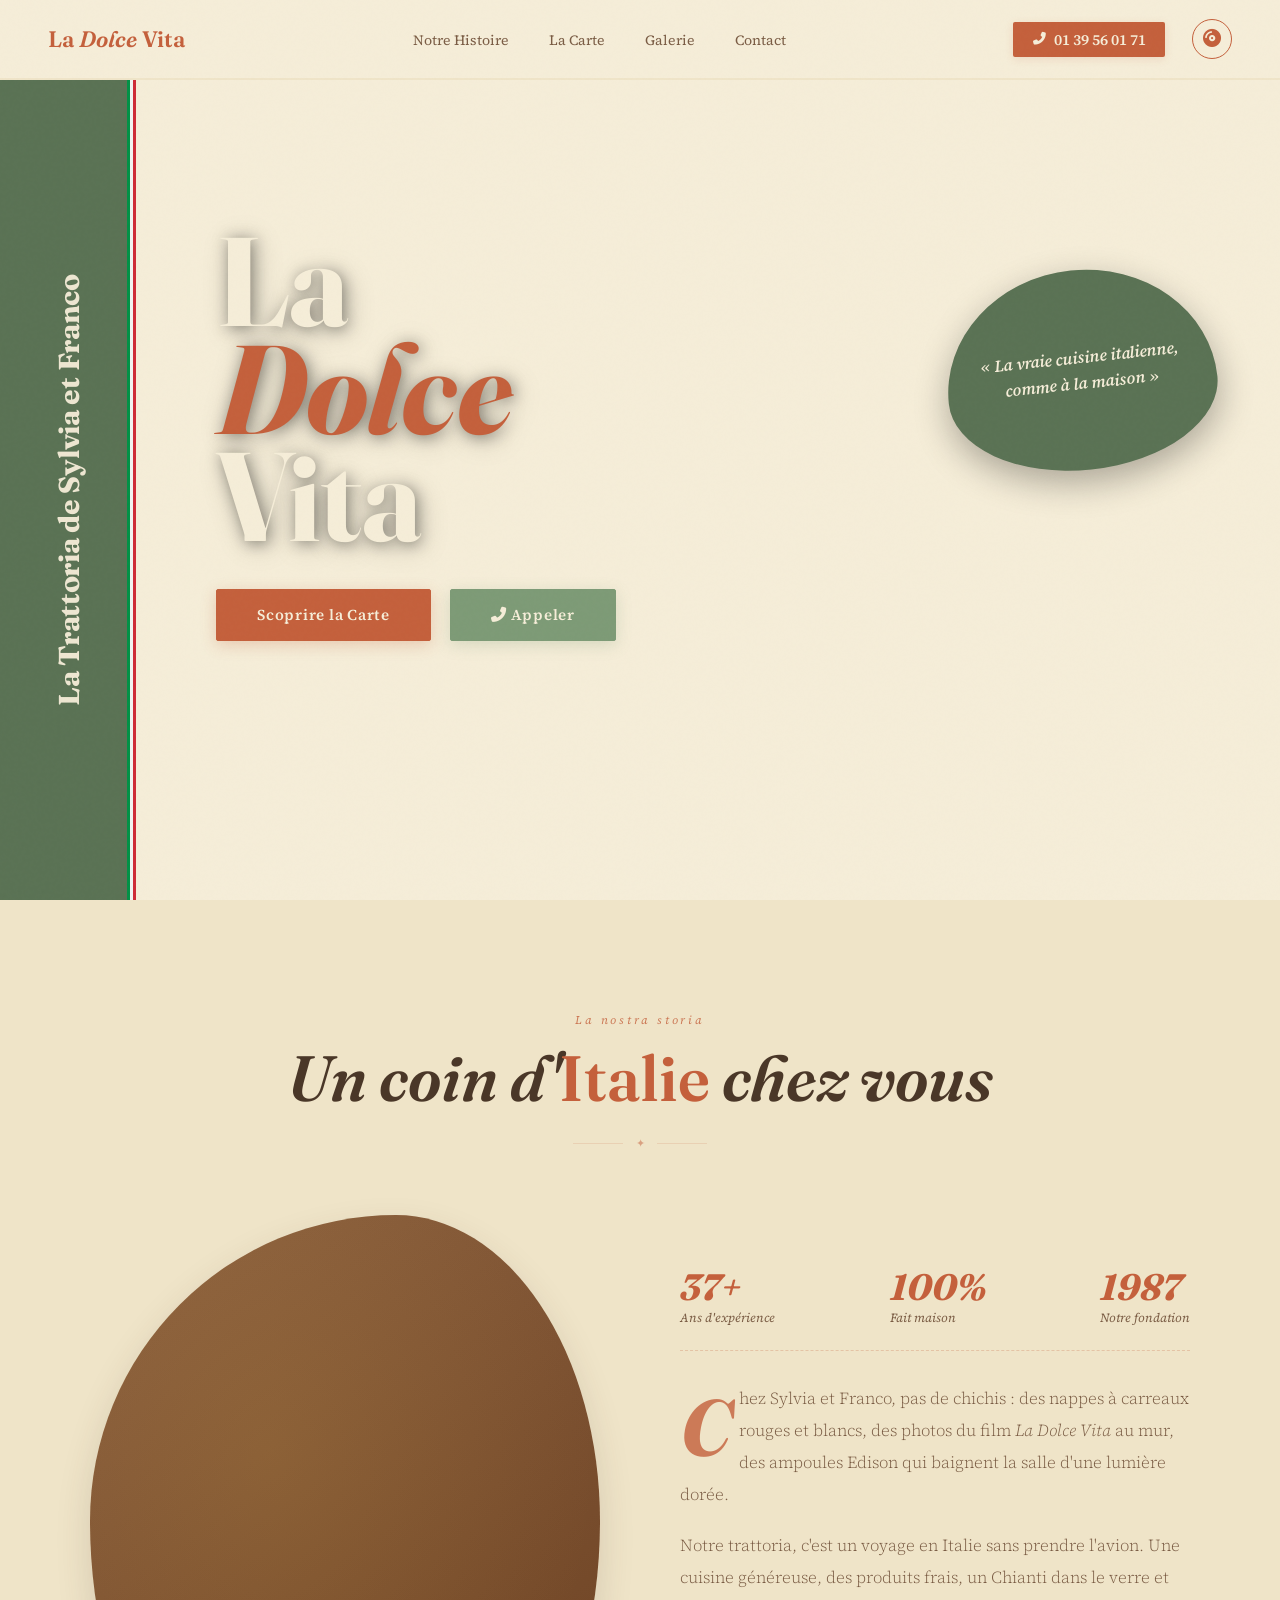
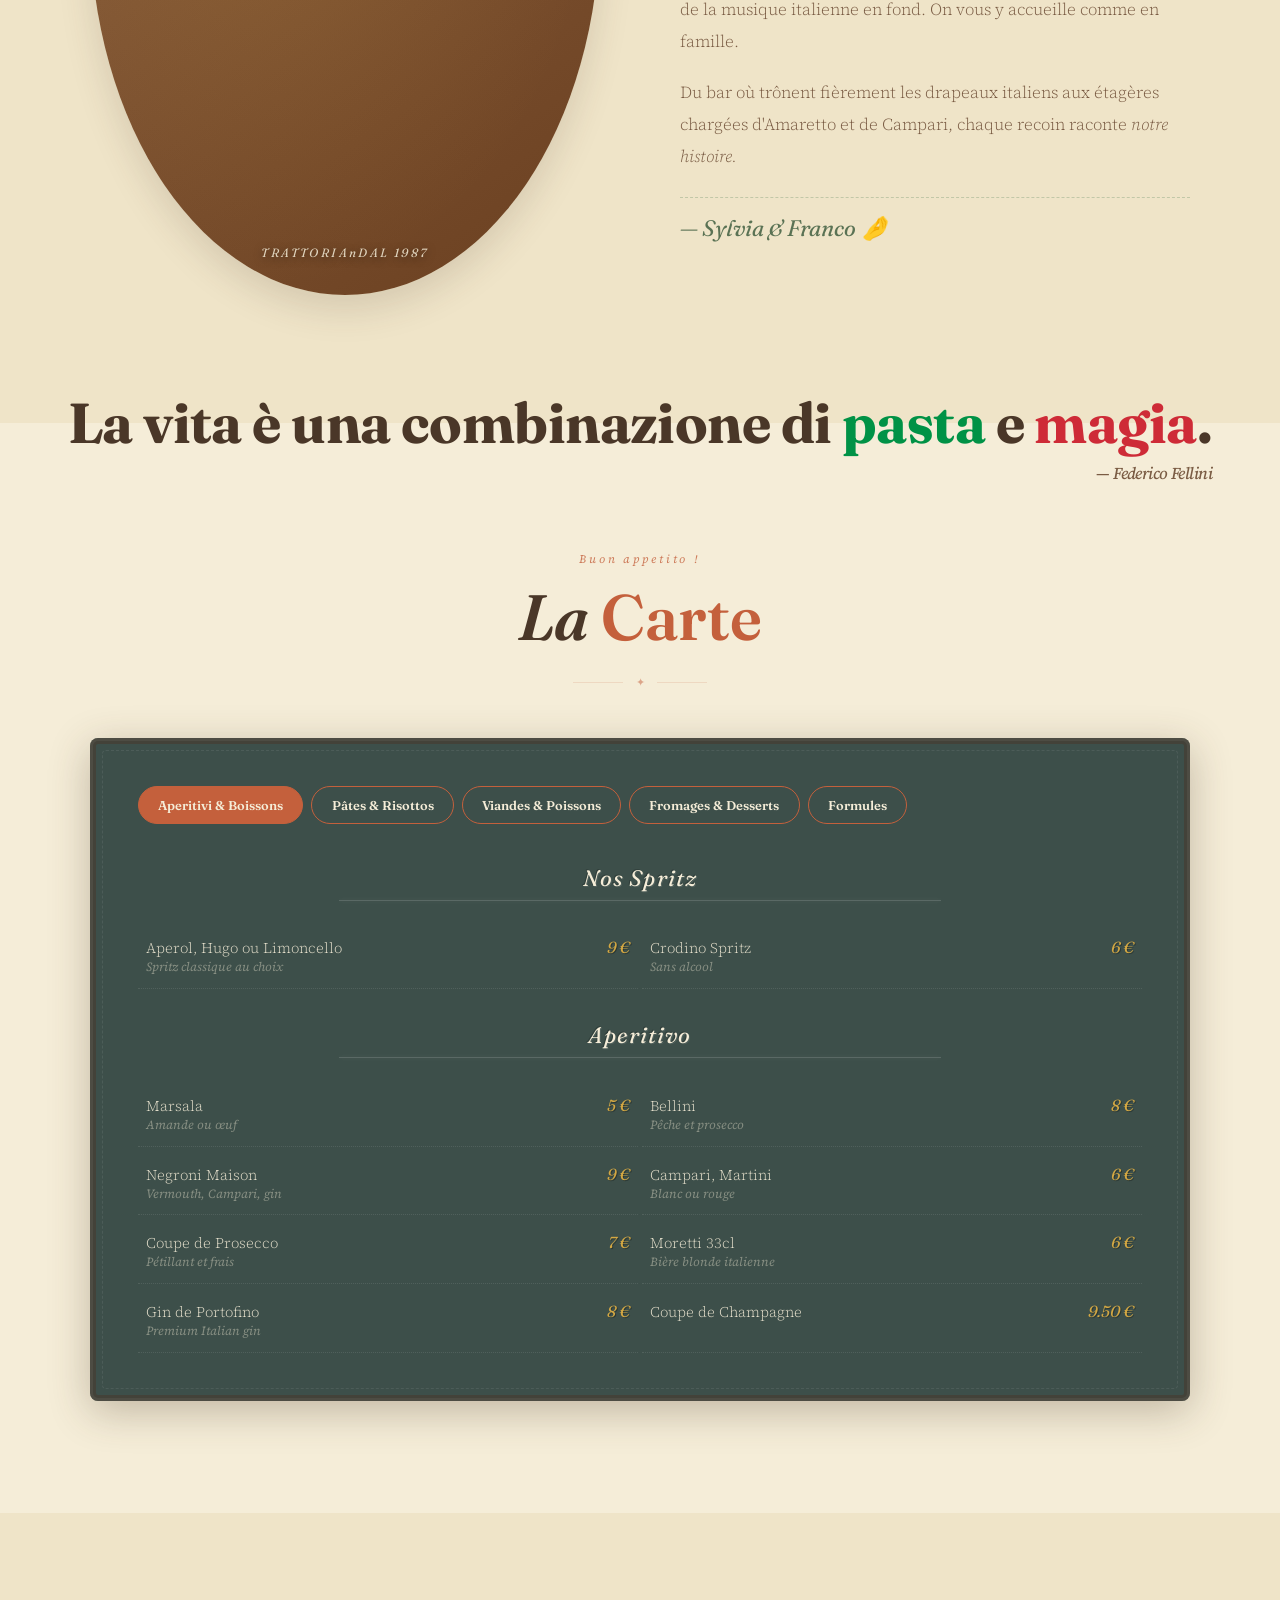
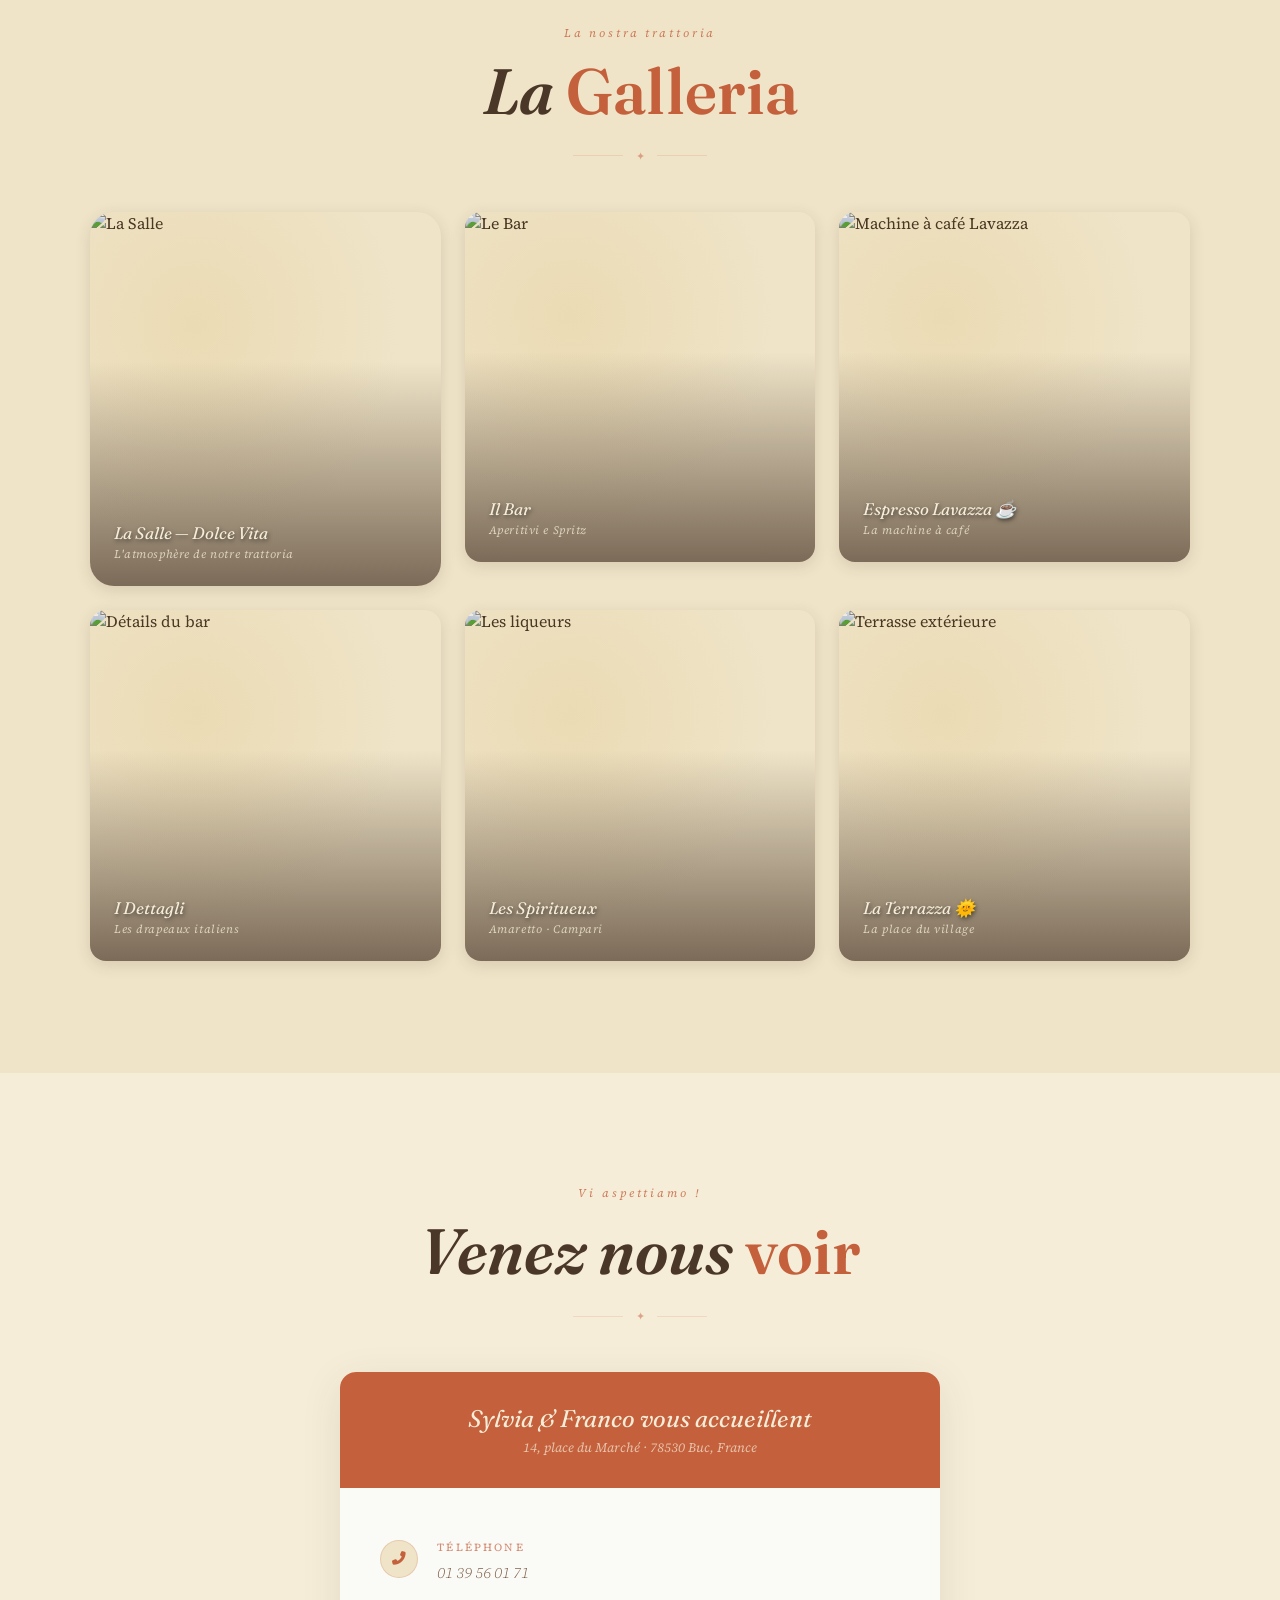
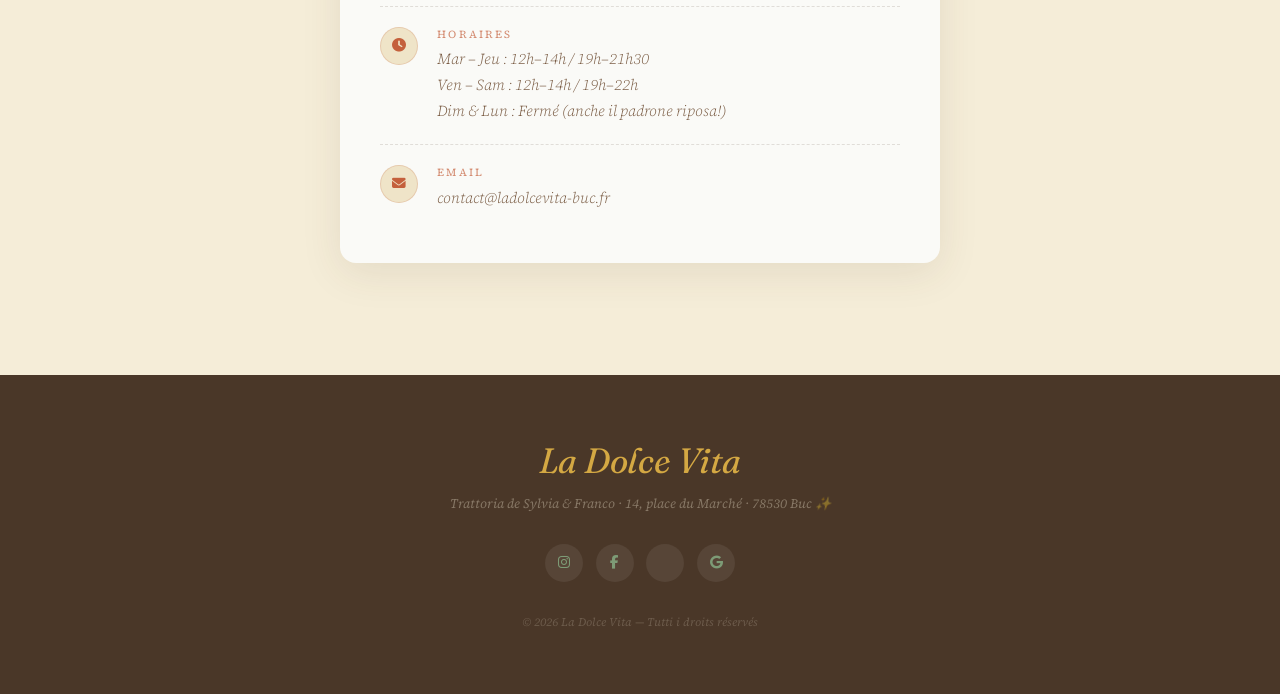
==== commit e9166bfd: "Change music button back to spinning vinyl disc using FontAwesome icon" ====
--- a/designs/design5-terra-toscana.html
+++ b/designs/design5-terra-toscana.html
@@ -108,37 +108,20 @@
   border-color: var(--terracotta);
   box-shadow: 0 0 10px rgba(196,96,60,0.3);
 }
-.music-indicator {
-  display: flex;
-  align-items: flex-end;
-  justify-content: space-between;
-  width: 16px;
-  height: 14px;
-}
-.music-indicator span {
-  width: 2.5px;
-  height: 100%;
-  background-color: var(--terracotta);
-  border-radius: 1px;
-  transition: background-color 0.3s ease, height 0.3s ease;
-}
-.navbar__music.playing .music-indicator span {
-  background-color: var(--cream);
-  animation: bounce 0.8s ease infinite alternate;
-}
-.navbar__music:not(.playing) .music-indicator span:nth-child(1) { height: 4px; }
-.navbar__music:not(.playing) .music-indicator span:nth-child(2) { height: 8px; }
-.navbar__music:not(.playing) .music-indicator span:nth-child(3) { height: 5px; }
-.navbar__music:not(.playing) .music-indicator span:nth-child(4) { height: 3px; }
-
-@keyframes bounce {
-  0% { height: 20%; }
-  100% { height: 100%; }
-}
-.music-indicator span:nth-child(1) { animation-delay: -0.6s !important; }
-.music-indicator span:nth-child(2) { animation-delay: -0.3s !important; }
-.music-indicator span:nth-child(3) { animation-delay: -0.45s !important; }
-.music-indicator span:nth-child(4) { animation-delay: -0.15s !important; }
+.navbar__music-icon {
+  font-size: 1.15rem;
+  color: var(--terracotta);
+  display: inline-block;
+  transition: transform 0.3s, color 0.3s;
+}
+.navbar__music.playing .navbar__music-icon {
+  color: var(--cream);
+  animation: spinDisc 2.5s linear infinite;
+}
+@keyframes spinDisc {
+  from { transform: rotate(0deg); }
+  to { transform: rotate(360deg); }
+}
 
 /* Phone number styling in header */
 .nav-phone {
@@ -909,12 +892,7 @@
       <i class="fas fa-phone-alt"></i> <span>01 39 56 01 71</span>
     </a>
     <button class="navbar__music" id="musicToggle" aria-label="Jouer la musique">
-      <div class="music-indicator">
-        <span></span>
-        <span></span>
-        <span></span>
-        <span></span>
-      </div>
+      <i class="fas fa-compact-disc navbar__music-icon"></i>
     </button>
     <button class="nav-burger" id="burger" aria-label="Menu">
       <span></span><span></span><span></span>
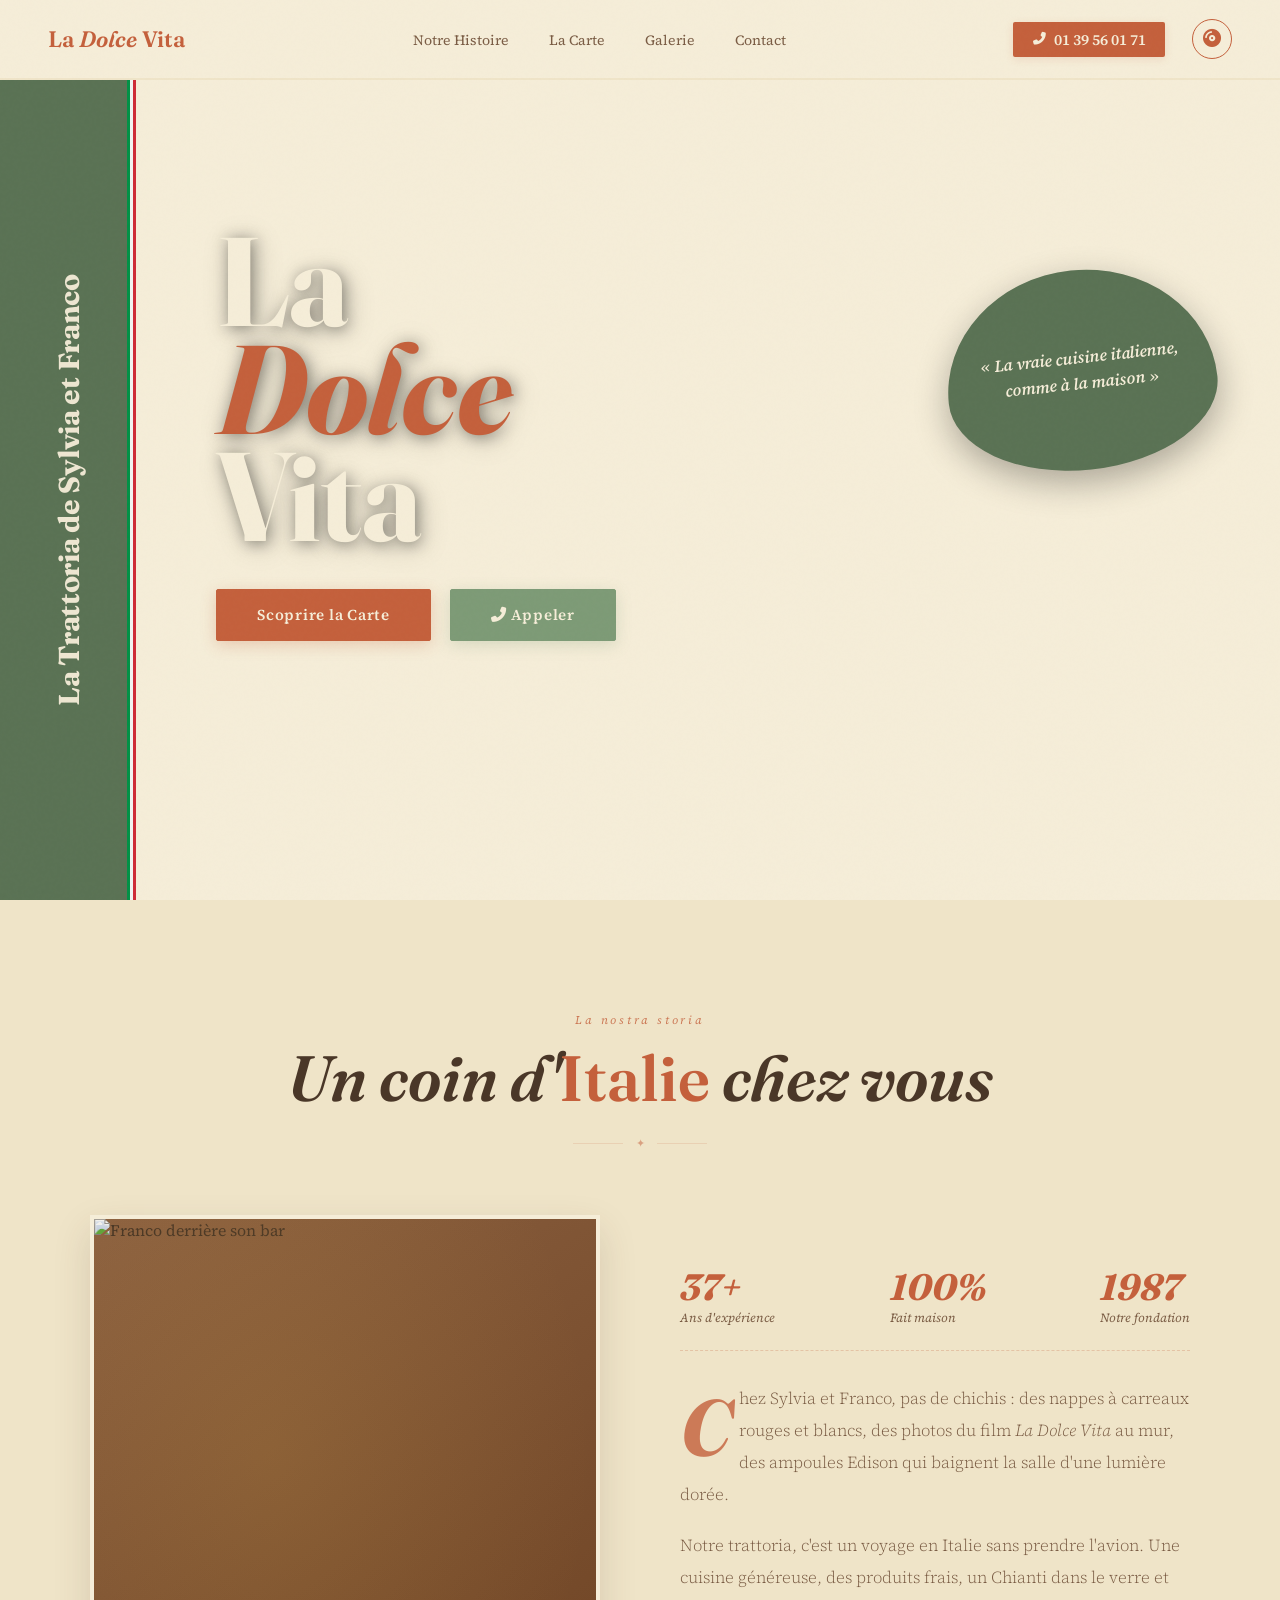
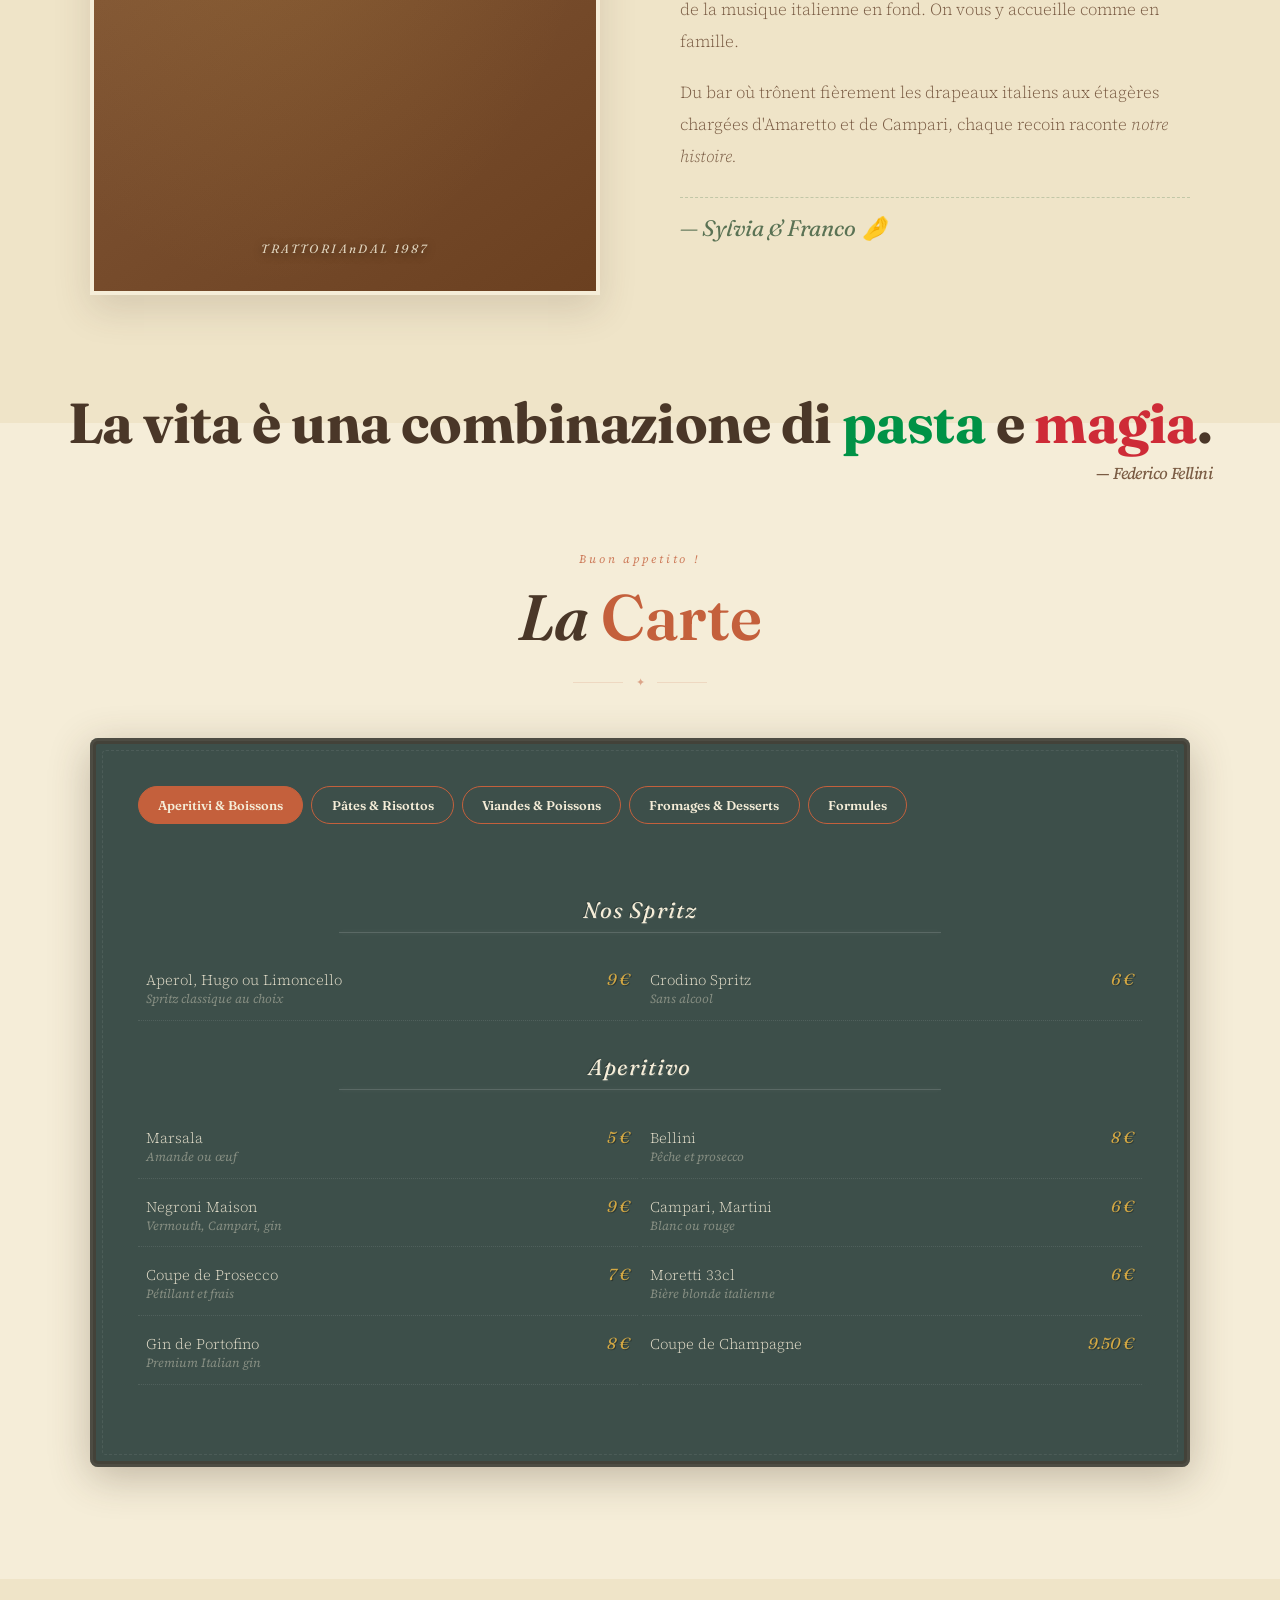
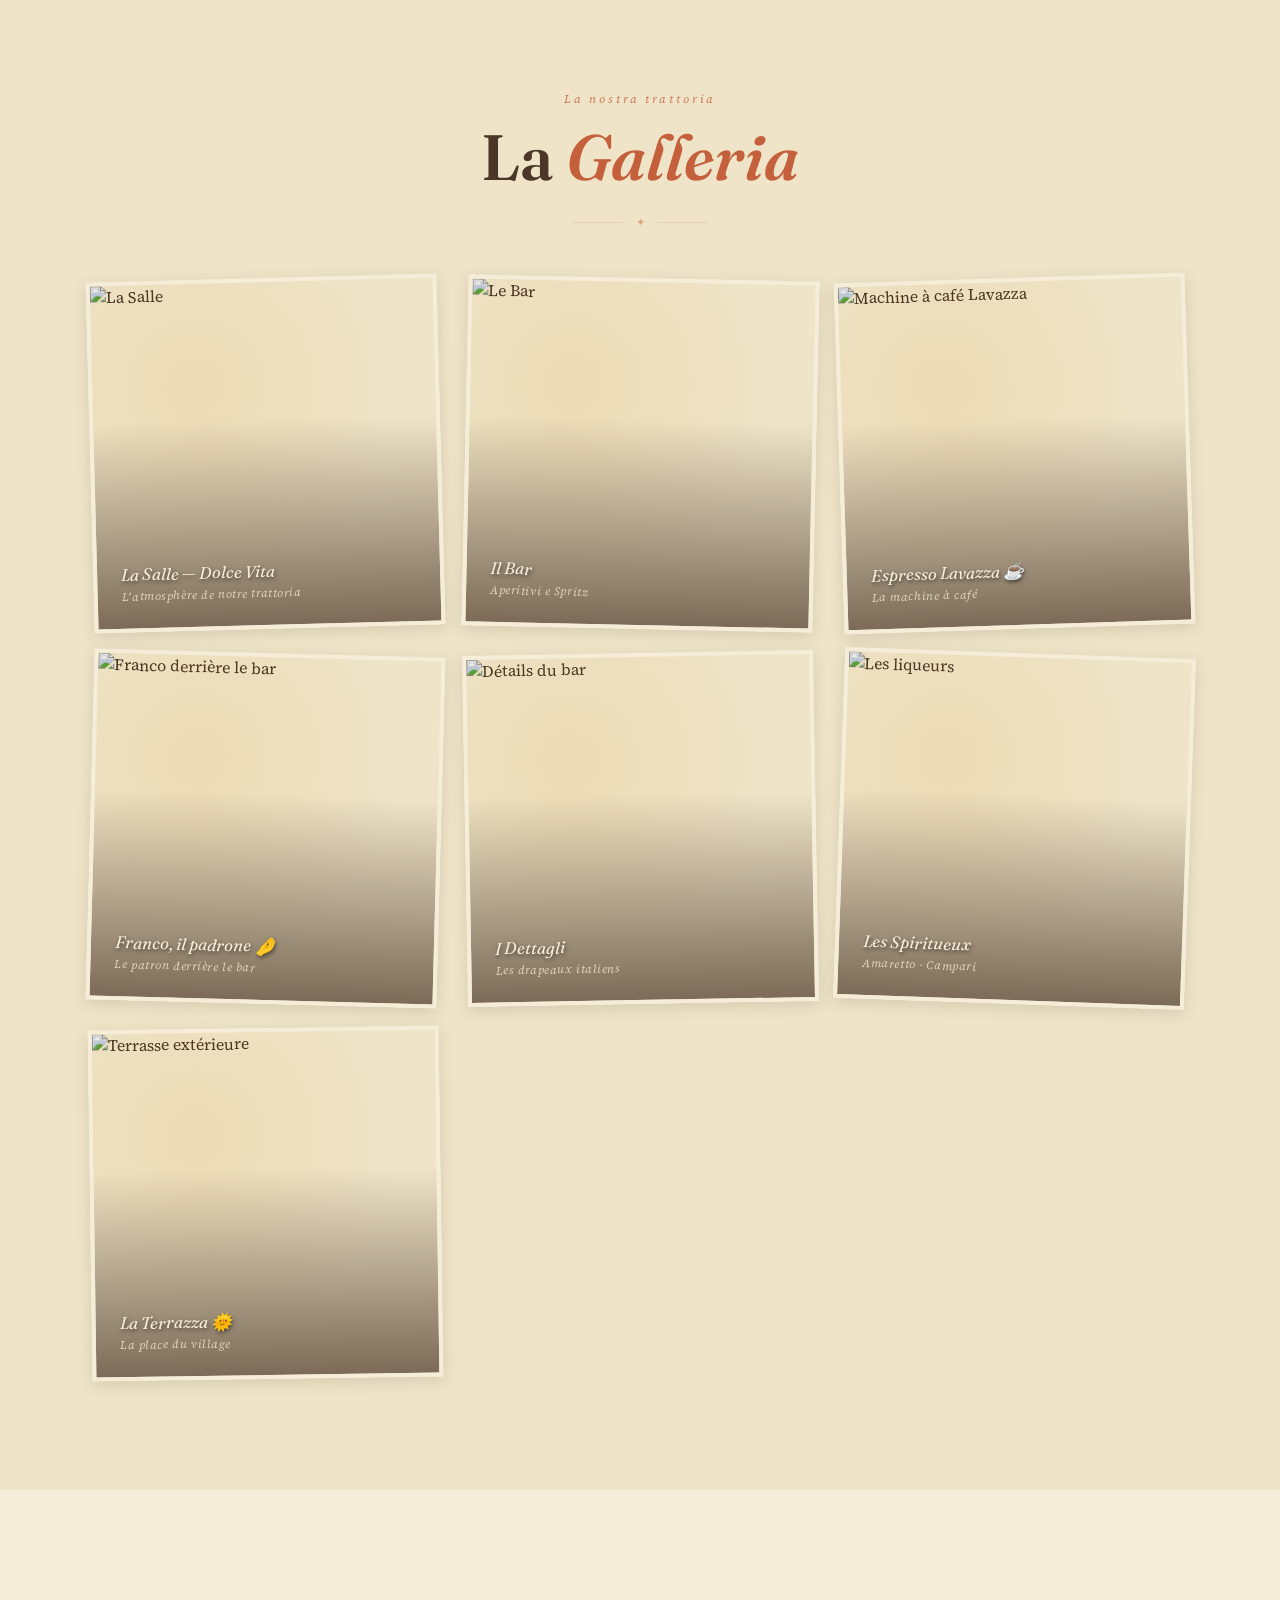
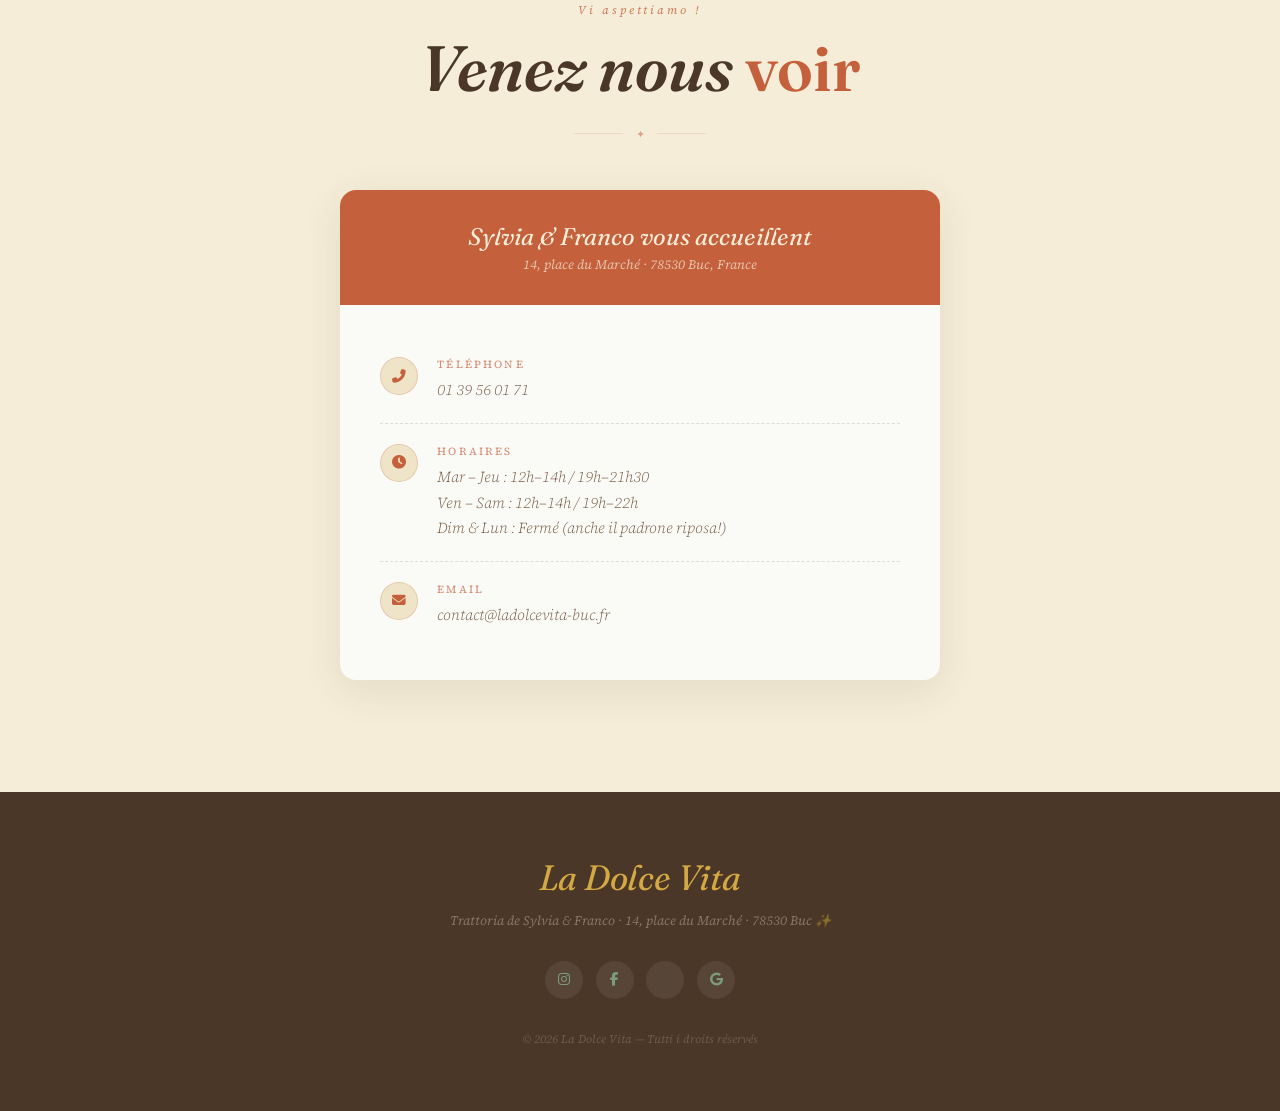
==== commit d4f76882: "style: ameliore la carte (contraste, connecteurs de prix et corrections italien)" ====
--- a/designs/design5-terra-toscana.html
+++ b/designs/design5-terra-toscana.html
@@ -95,9 +95,17 @@
   display: flex;
   align-items: center;
   justify-content: center;
-  transition: all 0.3s ease;
+  transition: all 0.4s cubic-bezier(0.165, 0.84, 0.44, 1);
   flex-shrink: 0;
   padding: 0;
+  opacity: 0;
+  pointer-events: none;
+  transform: scale(0.6);
+}
+#navbar.scrolled .navbar__music {
+  opacity: 1;
+  pointer-events: auto;
+  transform: scale(1);
 }
 .navbar__music:hover {
   background: rgba(196,96,60,0.1);
@@ -118,6 +126,72 @@
   color: var(--cream);
   animation: spinDisc 2.5s linear infinite;
 }
+
+/* Hero music asterisk button */
+.hero__music-asterisk {
+  background: transparent;
+  border: none;
+  cursor: pointer;
+  padding: 0;
+  margin-left: 0.25em;
+  vertical-align: middle;
+  font-size: clamp(2rem, 5.5vh, 4rem);
+  display: inline-flex;
+  align-items: center;
+  justify-content: center;
+  position: relative;
+  transition: all 0.4s cubic-bezier(0.165, 0.84, 0.44, 1);
+  opacity: 1;
+  pointer-events: auto;
+  transform: translateY(-0.05em) scale(1);
+  line-height: 1;
+}
+.hero__music-asterisk::after {
+  content: '▶ musique';
+  position: absolute;
+  bottom: -2rem;
+  left: 50%;
+  transform: translateX(-50%) translateY(4px);
+  font-family: 'Source Serif 4', serif;
+  font-size: 0.55rem;
+  font-style: italic;
+  letter-spacing: 0.12em;
+  color: var(--cream);
+  opacity: 0;
+  white-space: nowrap;
+  transition: opacity 0.3s ease, transform 0.3s ease;
+  pointer-events: none;
+  text-shadow: 0 1px 4px rgba(0,0,0,0.5);
+}
+.hero__music-asterisk:hover::after {
+  opacity: 0.85;
+  transform: translateX(-50%) translateY(0);
+}
+.hero__music-asterisk:hover {
+  transform: translateY(-0.05em) scale(1.12);
+}
+.hero__music-asterisk i {
+  color: var(--terracotta);
+  display: inline-block;
+  transition: color 0.3s;
+  filter: drop-shadow(0 0 6px rgba(196,96,60,0.5));
+  animation: discPulse 2.5s ease-in-out infinite;
+}
+.hero__music-asterisk.playing i {
+  animation: spinDisc 2.5s linear infinite;
+  color: var(--gold);
+  filter: drop-shadow(0 0 10px rgba(212,168,67,0.7));
+}
+@keyframes discPulse {
+  0%, 100% { filter: drop-shadow(0 0 5px rgba(196,96,60,0.4)); }
+  50% { filter: drop-shadow(0 0 14px rgba(196,96,60,0.8)); }
+}
+#navbar.scrolled ~ #hero .hero__music-asterisk {
+  opacity: 0;
+  pointer-events: none;
+  transform: translateY(-0.05em) scale(0.6);
+}
+
 @keyframes spinDisc {
   from { transform: rotate(0deg); }
   to { transform: rotate(360deg); }
@@ -388,7 +462,8 @@
   position: relative;
   aspect-ratio: 3/4;
   background: linear-gradient(145deg, #8B6040, #6B4020);
-  border-radius: 60% 40% 50% 50% / 45% 45% 55% 55%;
+  border-radius: 0;
+  border: 4px solid var(--cream);
   overflow: hidden;
   box-shadow: 0 15px 35px rgba(74,55,40,0.15);
 }
@@ -546,10 +621,31 @@
 }
 
 
-/* MENU - CHALKBOARD */
 .menu-section {
   background: var(--cream);
   padding-top: clamp(7rem, 10vw, 10.5rem);
+  position: relative;
+  overflow: hidden;
+}
+.menu-section::before {
+  content: '';
+  display: block;
+  position: absolute;
+  top: 0;
+  right: 0;
+  width: 100%;
+  height: 100%;
+  background-image: url('assets/images/doncorleone.png');
+  background-size: auto 100%;
+  background-position: right bottom;
+  background-repeat: no-repeat;
+  opacity: 0.05;
+  pointer-events: none;
+  z-index: 0;
+}
+.menu-section .container {
+  position: relative;
+  z-index: 1;
 }
 .chalk-board {
   background: var(--slate);
@@ -561,6 +657,10 @@
     inset 0 0 0 3px rgba(255,255,255,0.05),
     inset 0 0 0 6px rgba(74,55,40,0.5),
     0 10px 40px rgba(74,55,40,0.3);
+  /* Stack all panels in the same grid cell so the tallest one sets height */
+  display: grid;
+  grid-template-areas: 'tabs' 'panel';
+  grid-template-rows: auto 1fr;
 }
 /* Frame */
 .chalk-board::before {
@@ -574,6 +674,7 @@
   display: flex; flex-wrap: wrap; gap: 0.5rem;
   margin-bottom: 2.5rem;
   position: relative; z-index: 5;
+  grid-area: tabs;
 }
 .tab-btn {
   background: transparent;
@@ -588,8 +689,18 @@
   transition: all 0.3s;
 }
 .tab-btn:hover, .tab-btn.active { background: var(--terracotta); color: var(--cream); }
-.menu-panel { display: none; }
-.menu-panel.active { display: block; }
+.menu-panel {
+  grid-area: panel;
+  opacity: 0;
+  pointer-events: none;
+  transition: opacity 0.3s ease;
+  visibility: hidden;
+}
+.menu-panel.active {
+  opacity: 1;
+  pointer-events: auto;
+  visibility: visible;
+}
 .chalk-heading {
   font-family: 'Fraunces', serif;
   font-size: 1.4rem;
@@ -636,6 +747,12 @@
 
 /* GALLERY */
 .gallery-section { background: var(--cream2); }
+.gallery-section .section-title {
+  font-style: normal;
+}
+.gallery-section .section-title em {
+  font-style: italic;
+}
 .gallery-organic {
   display: grid;
   grid-template-columns: repeat(3, 1fr);
@@ -644,20 +761,27 @@
   margin-top: 3rem;
 }
 .g-card {
-  border-radius: 16px;
+  border-radius: 0;
+  border: 4px solid var(--cream);
   overflow: hidden;
   position: relative;
   cursor: pointer;
   aspect-ratio: 1;
-  transition: transform 0.4s ease, box-shadow 0.4s ease;
+  transition: transform 0.4s cubic-bezier(0.165, 0.84, 0.44, 1), box-shadow 0.4s ease;
   box-shadow: 0 4px 15px rgba(74,55,40,0.15);
 }
 .g-card:hover {
-  transform: translateY(-6px);
-  box-shadow: 0 15px 40px rgba(74,55,40,0.25);
-}
-.g-card:nth-child(1) { aspect-ratio: auto; grid-row: span 2; border-radius: 24px; }
-.g-card:nth-child(4) { aspect-ratio: auto; grid-column: span 2; border-radius: 20px; }
+  transform: translateY(-10px) rotate(0deg) scale(1.03);
+  box-shadow: 0 20px 45px rgba(74,55,40,0.25);
+  z-index: 10;
+}
+.g-card:nth-child(1) { transform: rotate(-1.5deg); }
+.g-card:nth-child(2) { transform: rotate(1.2deg); }
+.g-card:nth-child(3) { transform: rotate(-1.8deg); }
+.g-card:nth-child(4) { transform: rotate(1.5deg); }
+.g-card:nth-child(5) { transform: rotate(-1deg); }
+.g-card:nth-child(6) { transform: rotate(2deg); }
+.g-card:nth-child(7) { transform: rotate(-0.8deg); }
 .g-bg { position: absolute; inset: 0; z-index: 0; }
 .g-img {
   width: 100%; height: 100%; object-fit: cover;
@@ -716,7 +840,7 @@
 }
 .lightbox img {
   max-width: 90%; max-height: 80vh;
-  object-fit: contain; border-radius: 8px;
+  object-fit: contain; border-radius: 0;
   box-shadow: 0 10px 40px rgba(0,0,0,0.5);
   border: 4px solid var(--cream);
   transform: scale(0.95);
@@ -857,11 +981,9 @@
   .nav-links.open a { font-size: 1.2rem; }
   .nav-burger { display: flex; }
   .about-grid { grid-template-columns: 1fr; gap: 2.5rem; }
-  .about-visual { aspect-ratio: 4/3; border-radius: 24px; }
+  .about-visual { aspect-ratio: 4/3; border-radius: 0; }
   .chalk-items { grid-template-columns: 1fr; }
   .gallery-organic { grid-template-columns: 1fr 1fr; }
-  .g-card:nth-child(1) { grid-column: span 2; grid-row: span 1; }
-  .g-card:nth-child(4) { grid-column: span 1; }
   .about-stats-grid {
     gap: 1rem;
     margin-bottom: 1.5rem;
@@ -1251,23 +1373,30 @@
   }
 });
 
-// Music Toggle
+// Music Toggle — sync hero disc + navbar button
 const musicToggle = document.getElementById('musicToggle');
+const musicToggleHero = document.getElementById('musicToggleHero');
 const bgMusic = document.getElementById('bgMusic');
 let isPlaying = false;
 
-if (musicToggle && bgMusic) {
+function toggleMusic() {
+  if (!bgMusic) return;
+  if (isPlaying) {
+    bgMusic.pause();
+    if (musicToggle) musicToggle.classList.remove('playing');
+    if (musicToggleHero) musicToggleHero.classList.remove('playing');
+  } else {
+    bgMusic.play().catch(() => {});
+    if (musicToggle) musicToggle.classList.add('playing');
+    if (musicToggleHero) musicToggleHero.classList.add('playing');
+  }
+  isPlaying = !isPlaying;
+}
+
+if (bgMusic) {
   bgMusic.volume = 0.35;
-  musicToggle.addEventListener('click', () => {
-    if (isPlaying) {
-      bgMusic.pause();
-      musicToggle.classList.remove('playing');
-    } else {
-      bgMusic.play().catch(() => {});
-      musicToggle.classList.add('playing');
-    }
-    isPlaying = !isPlaying;
-  });
+  if (musicToggle) musicToggle.addEventListener('click', toggleMusic);
+  if (musicToggleHero) musicToggleHero.addEventListener('click', toggleMusic);
 }
 </script>
 </body>
